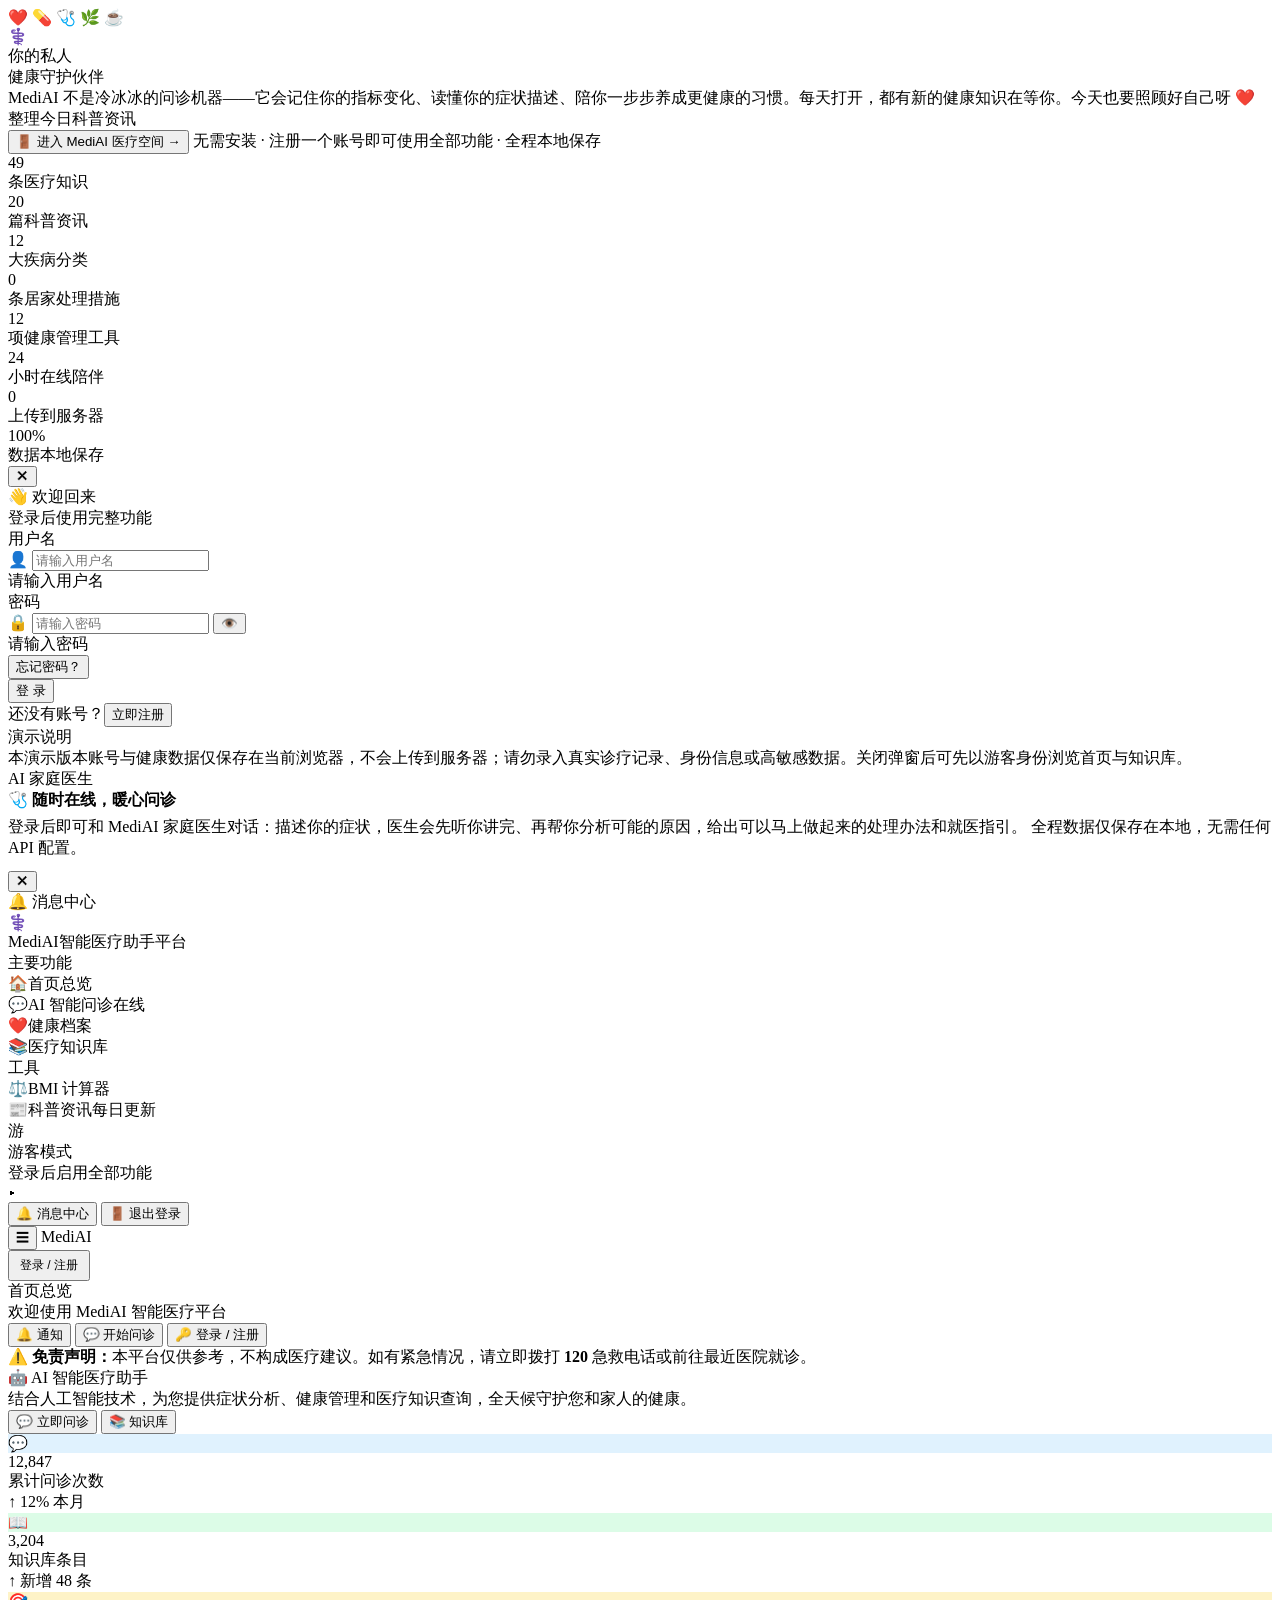
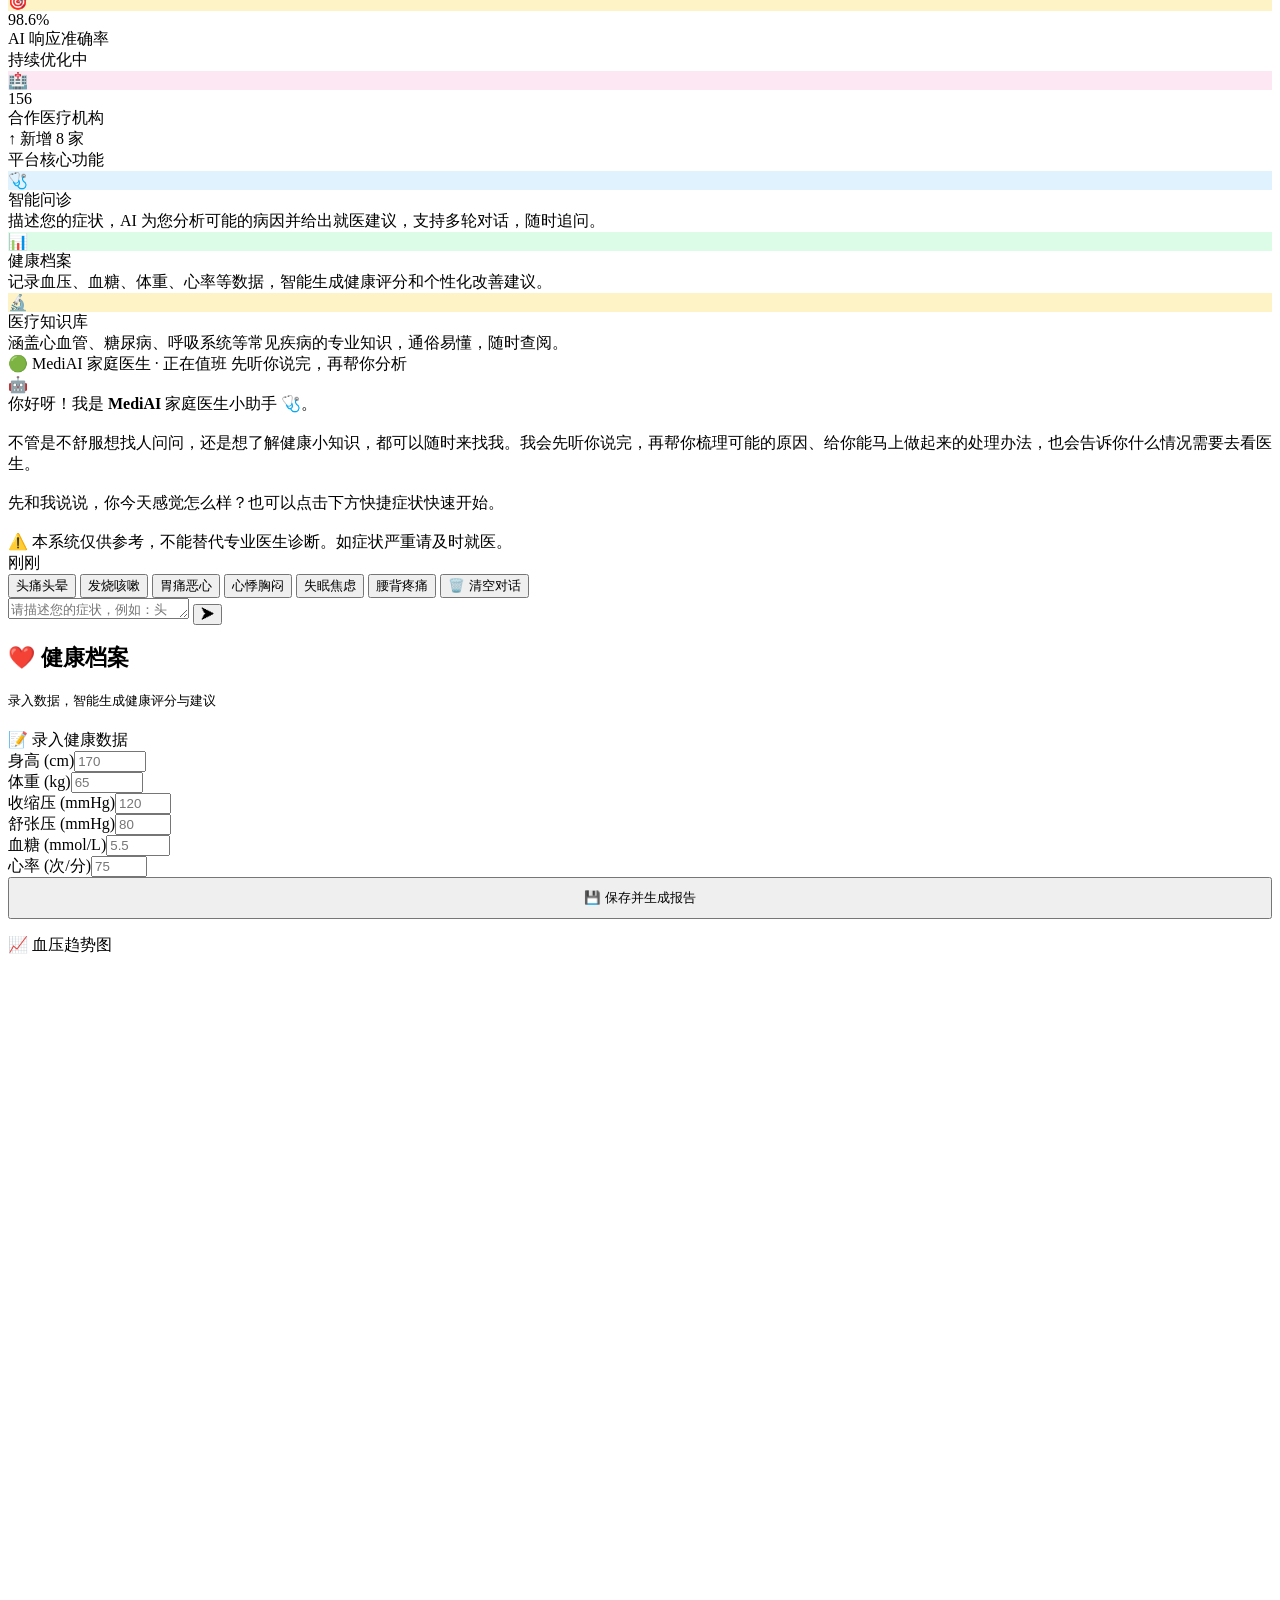
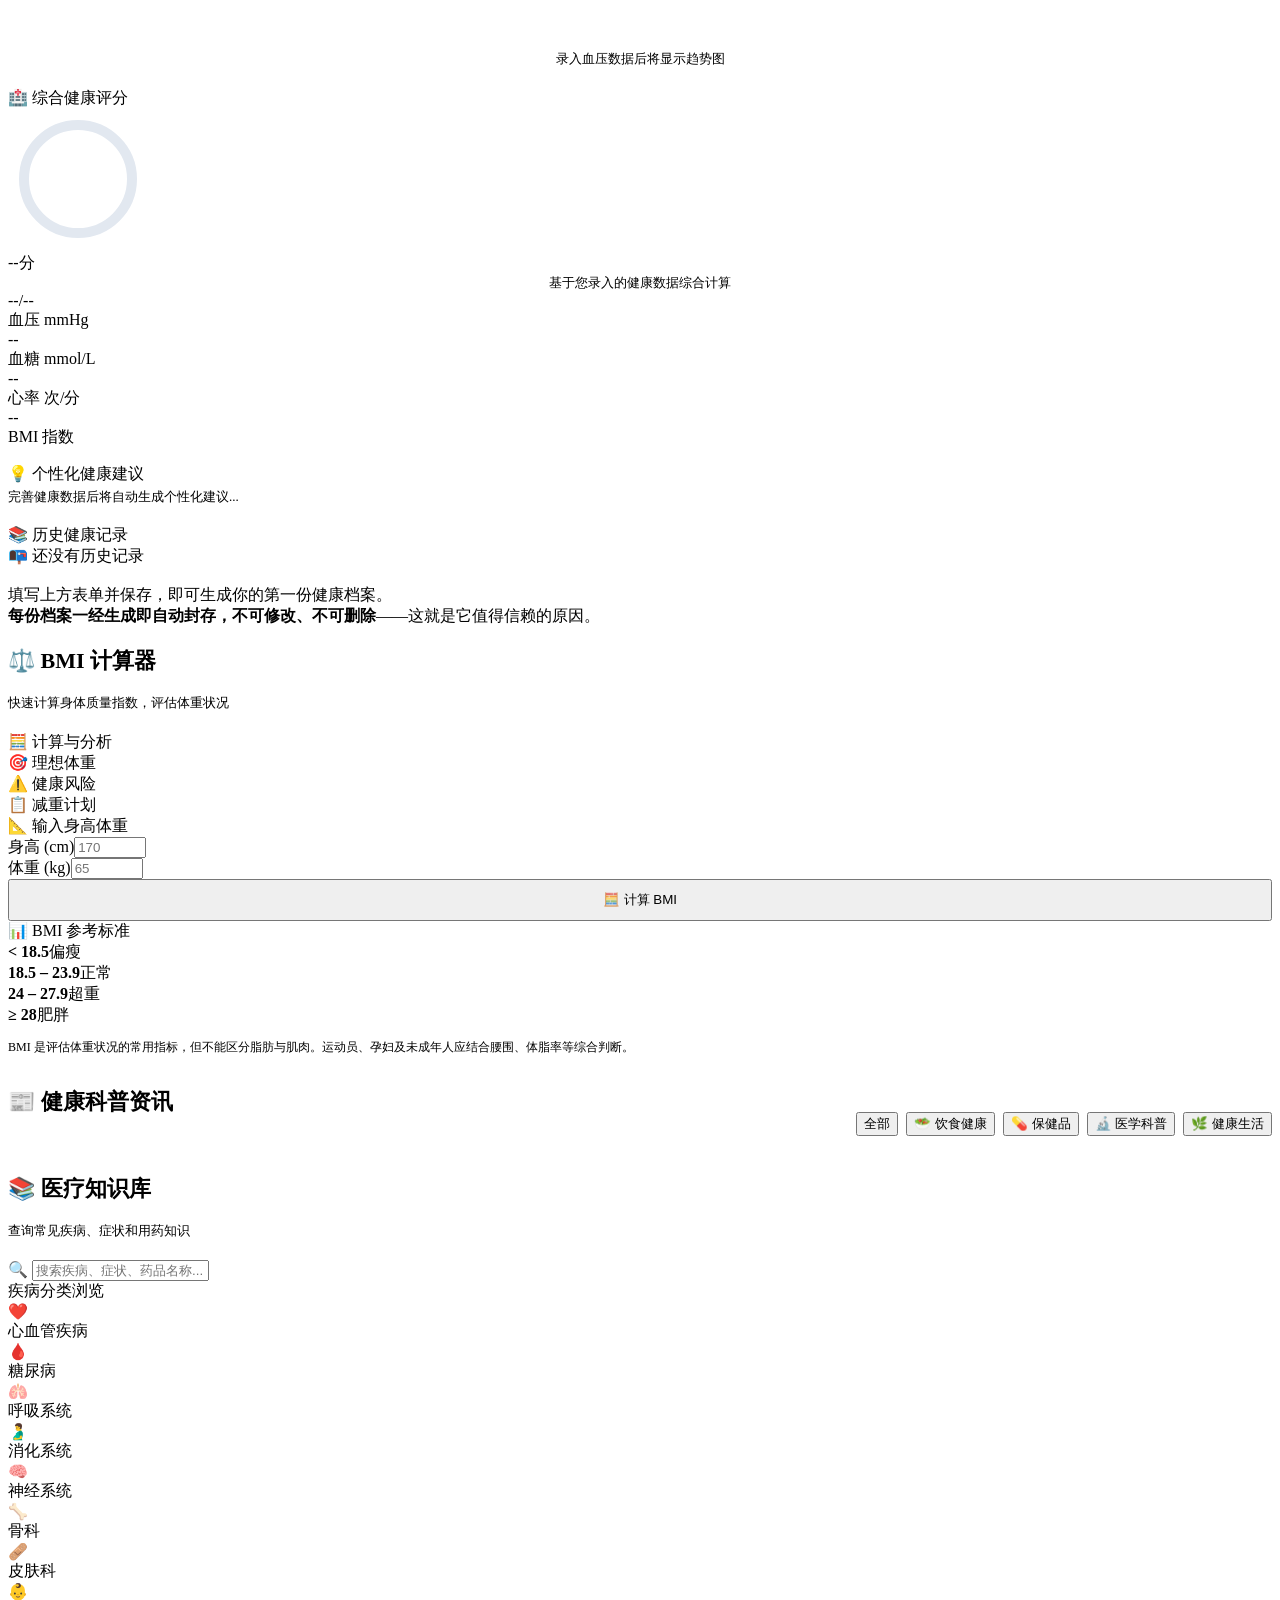
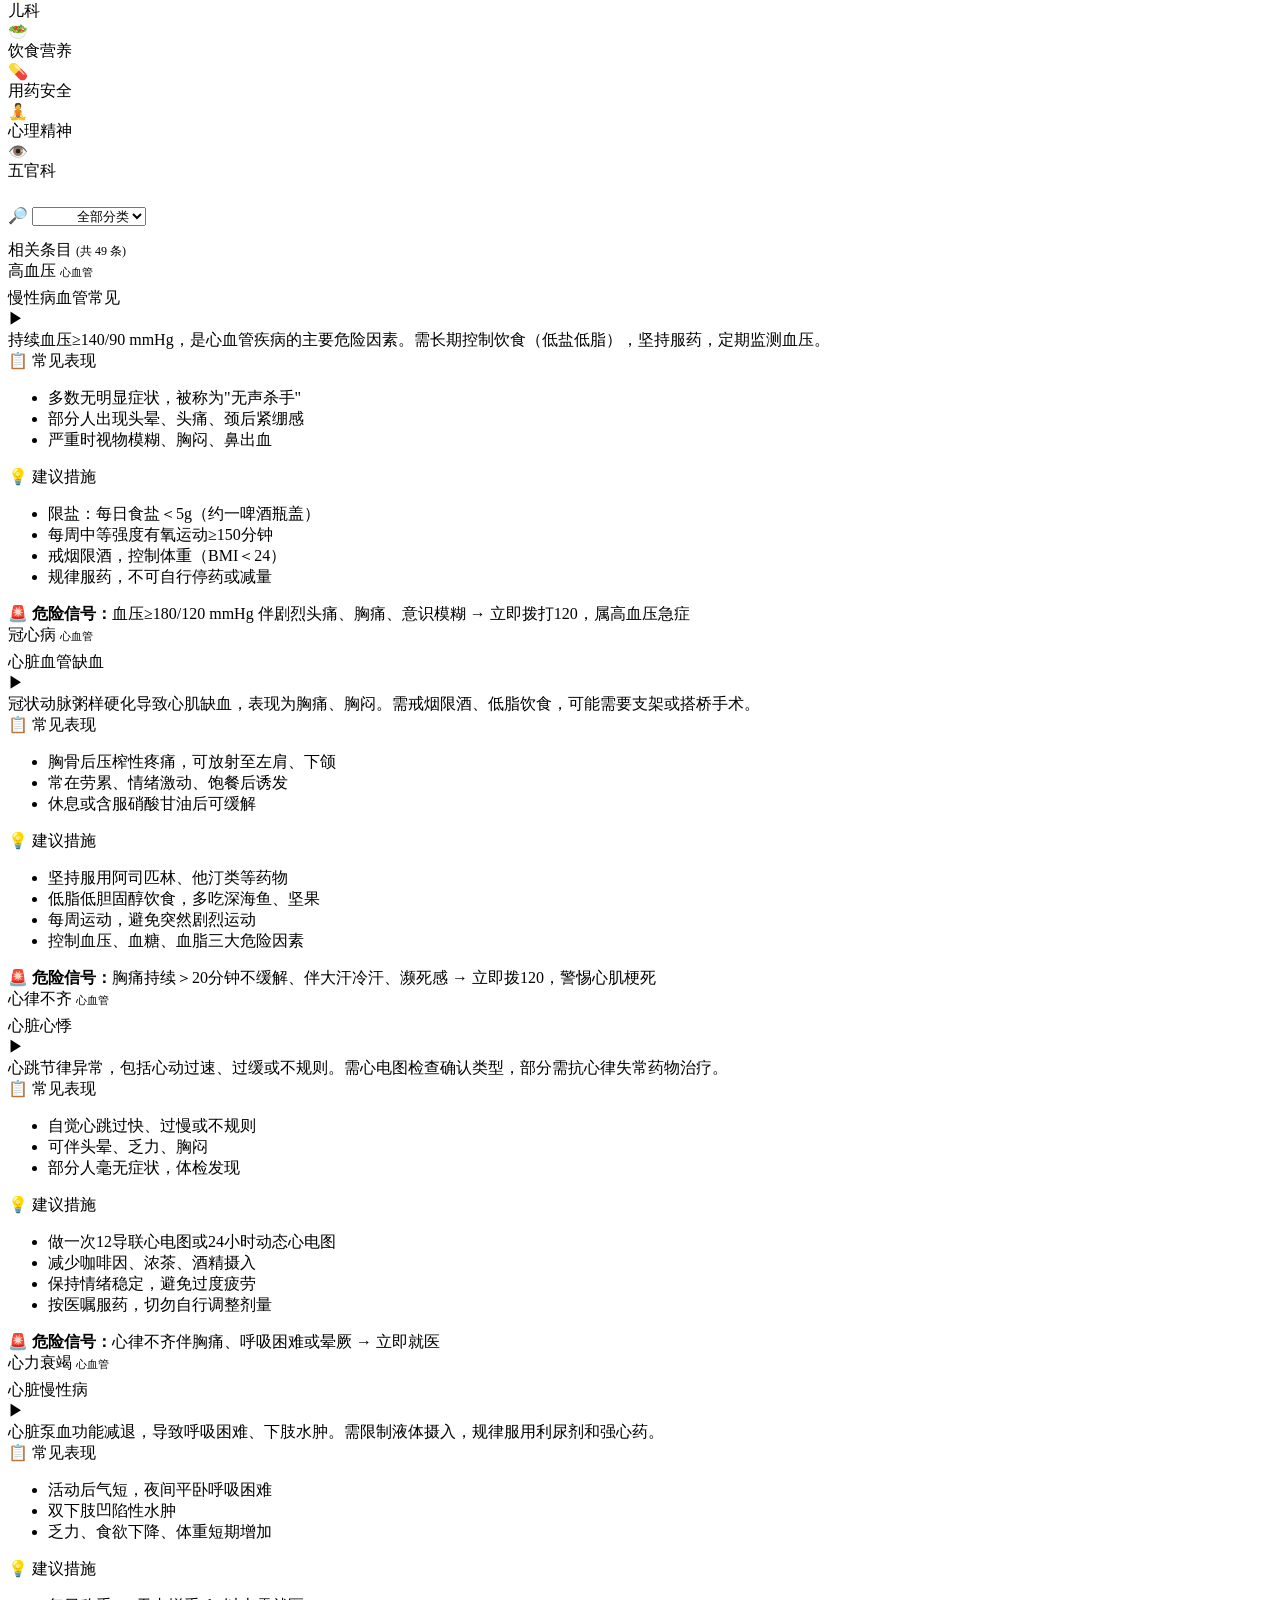
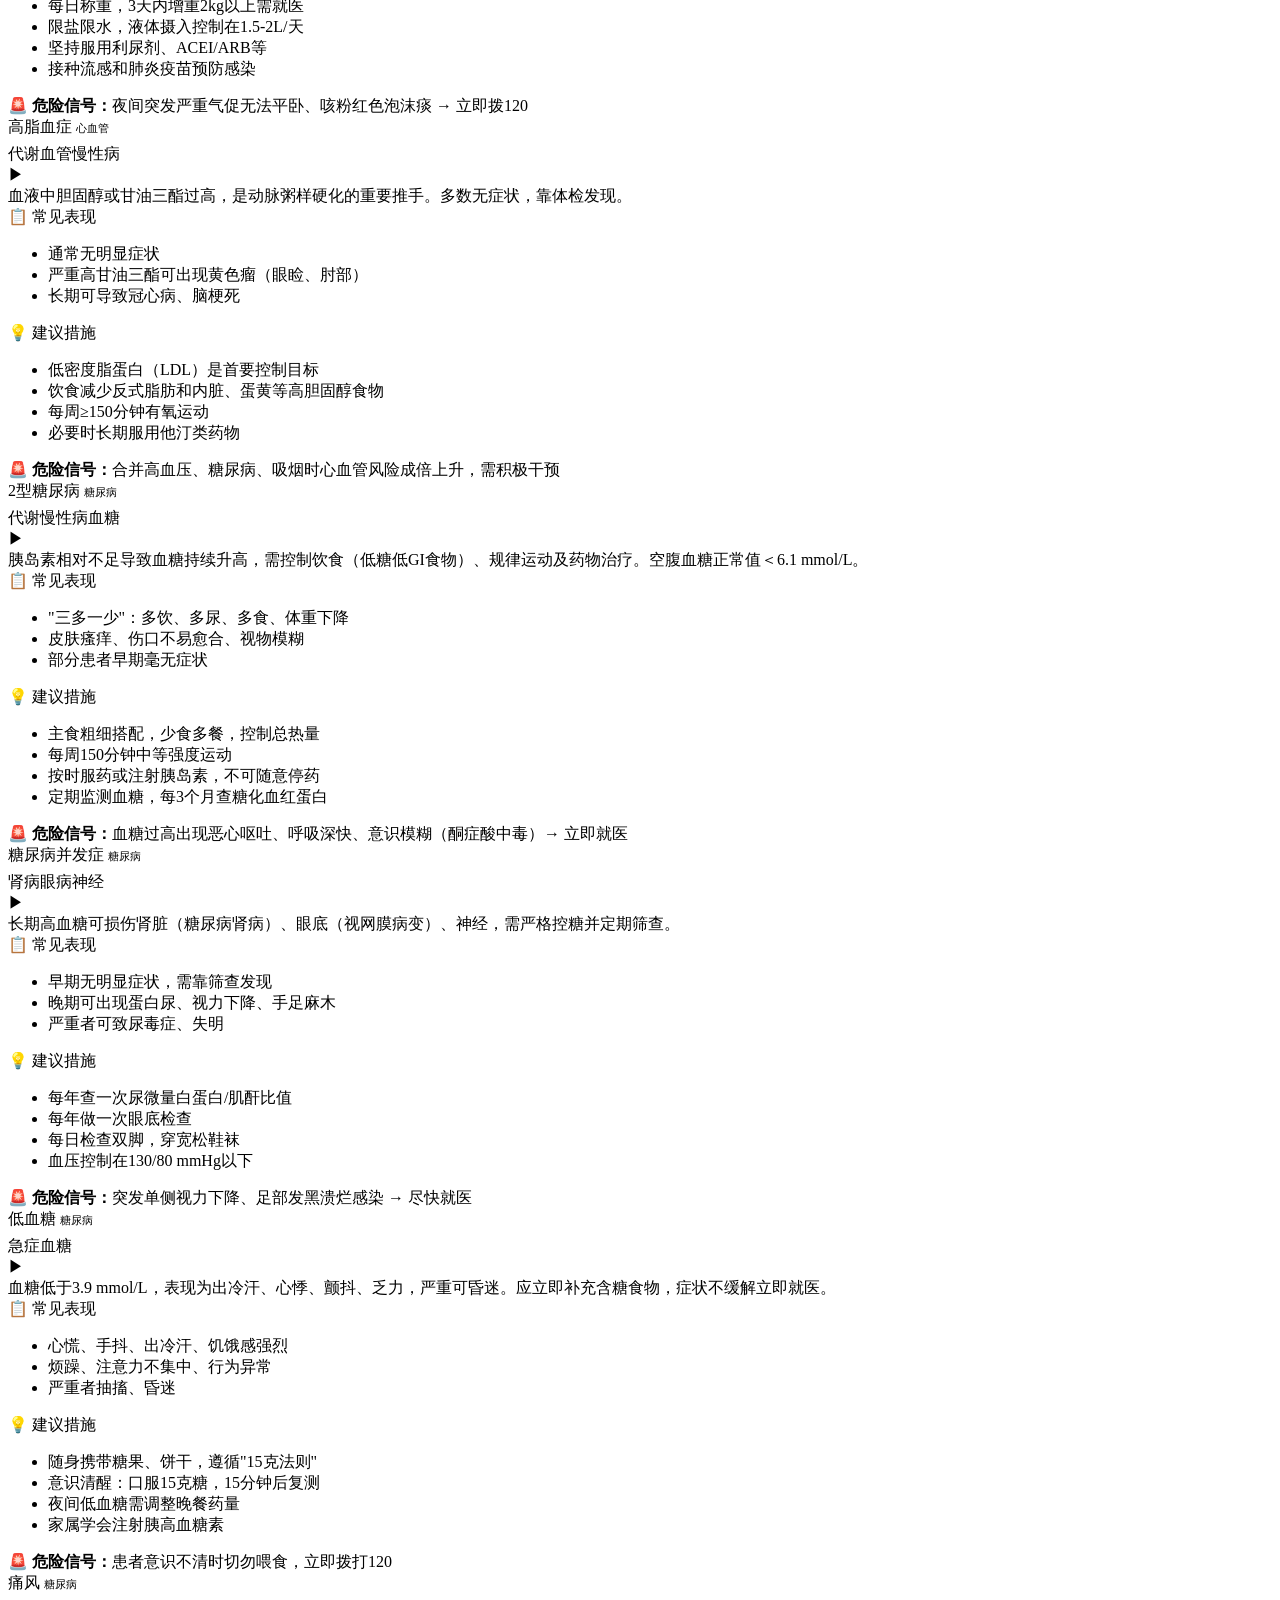
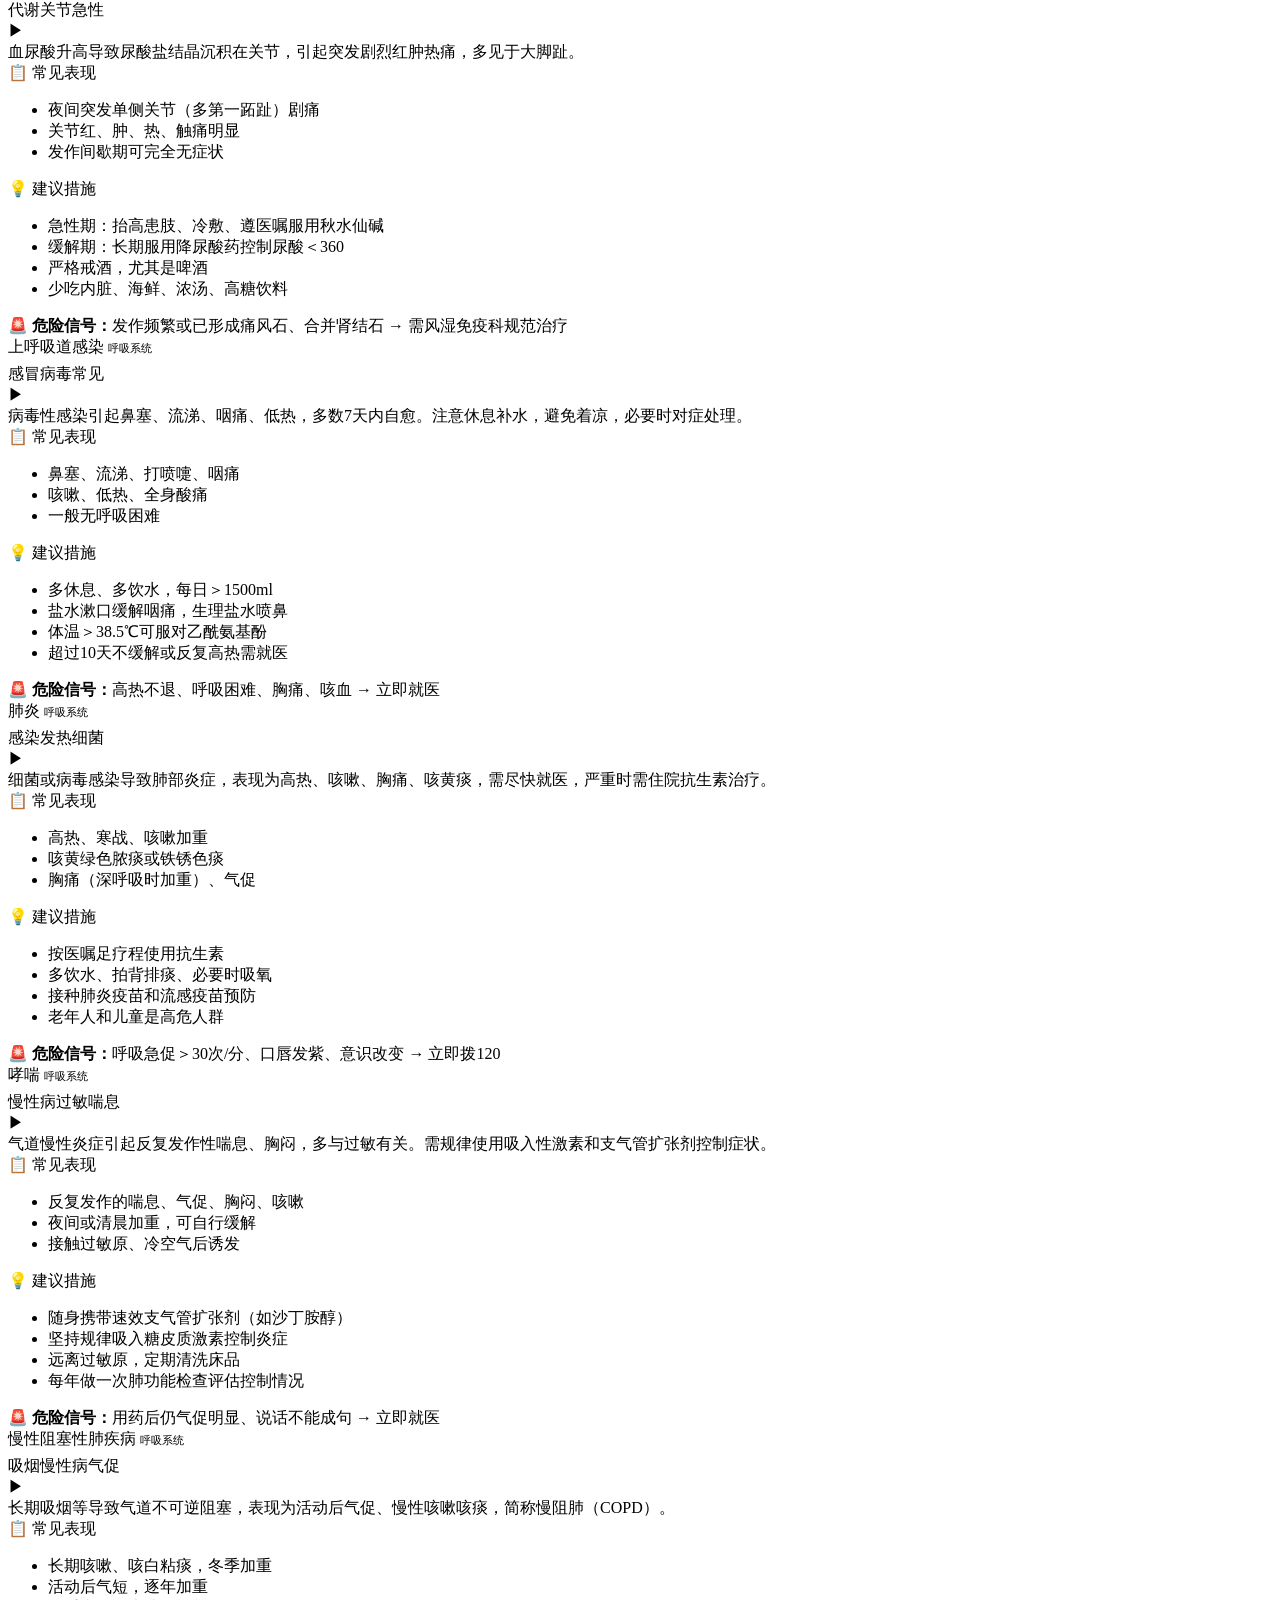
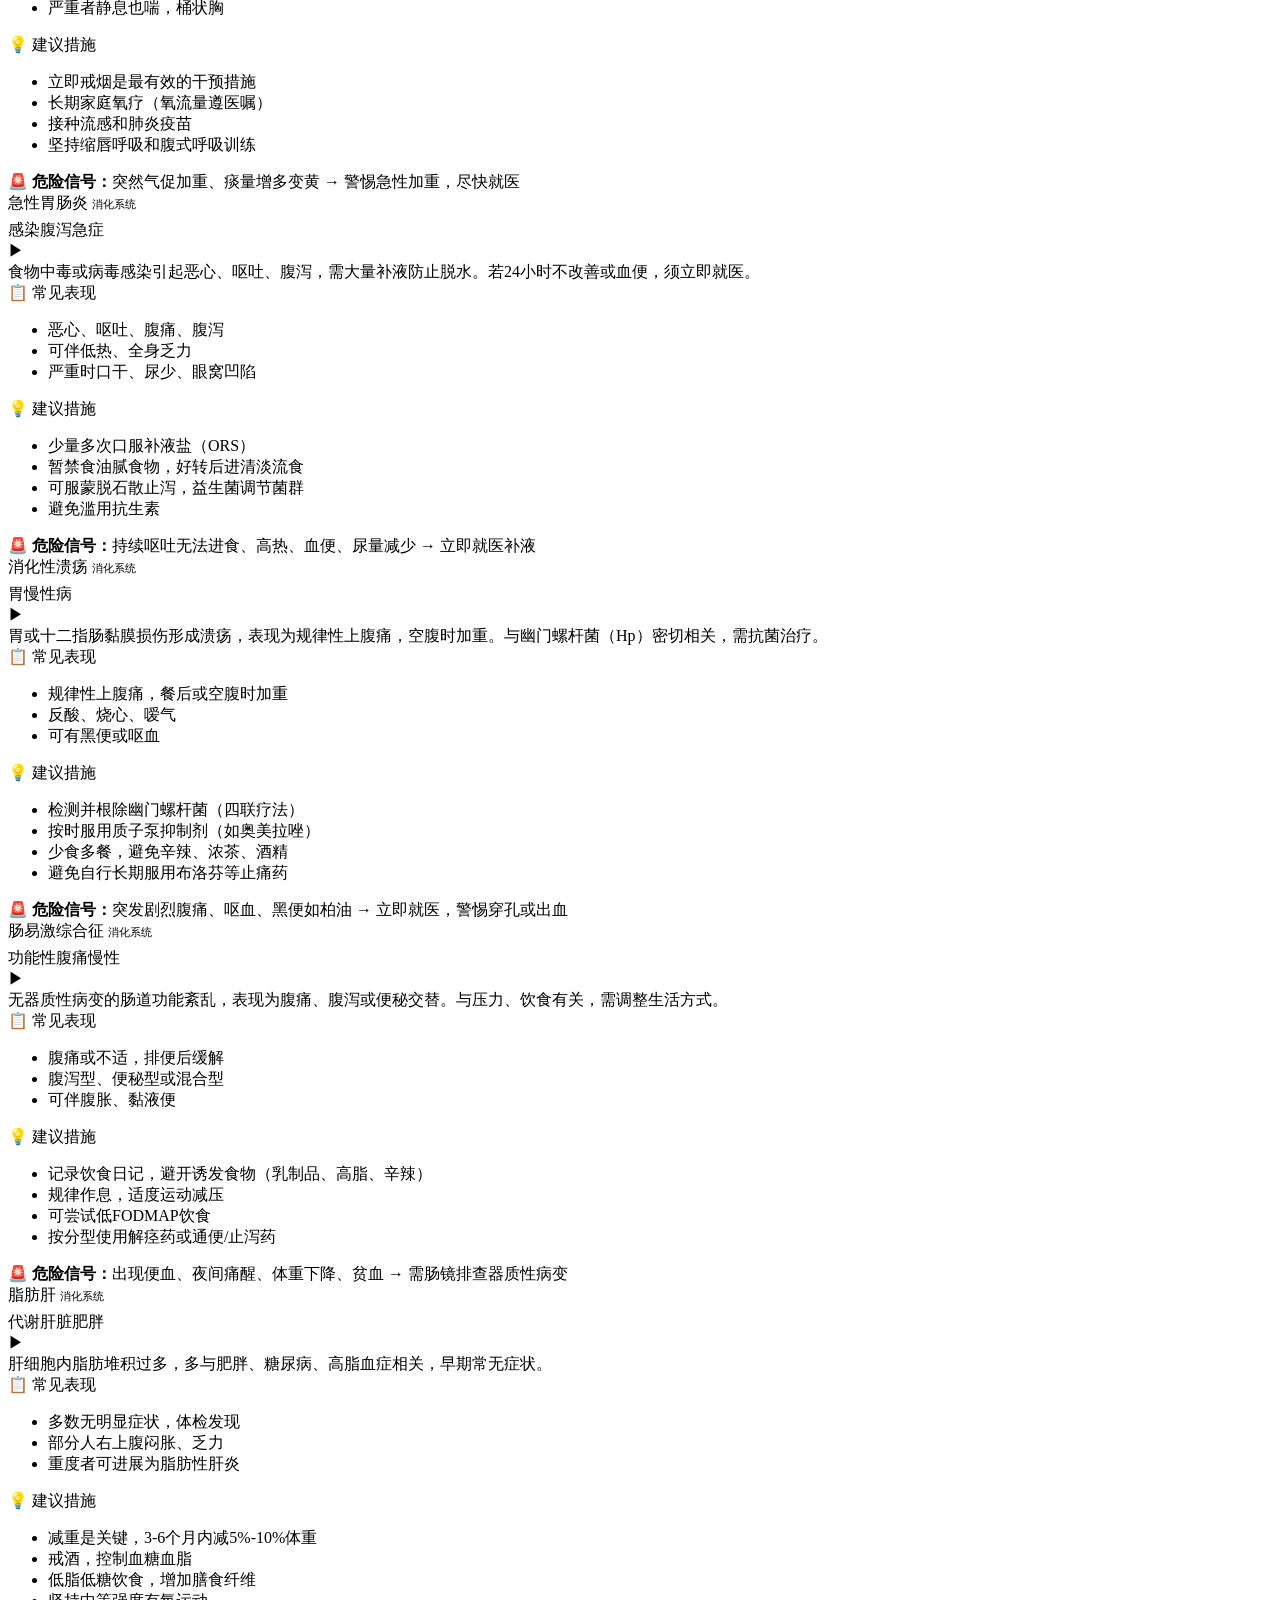
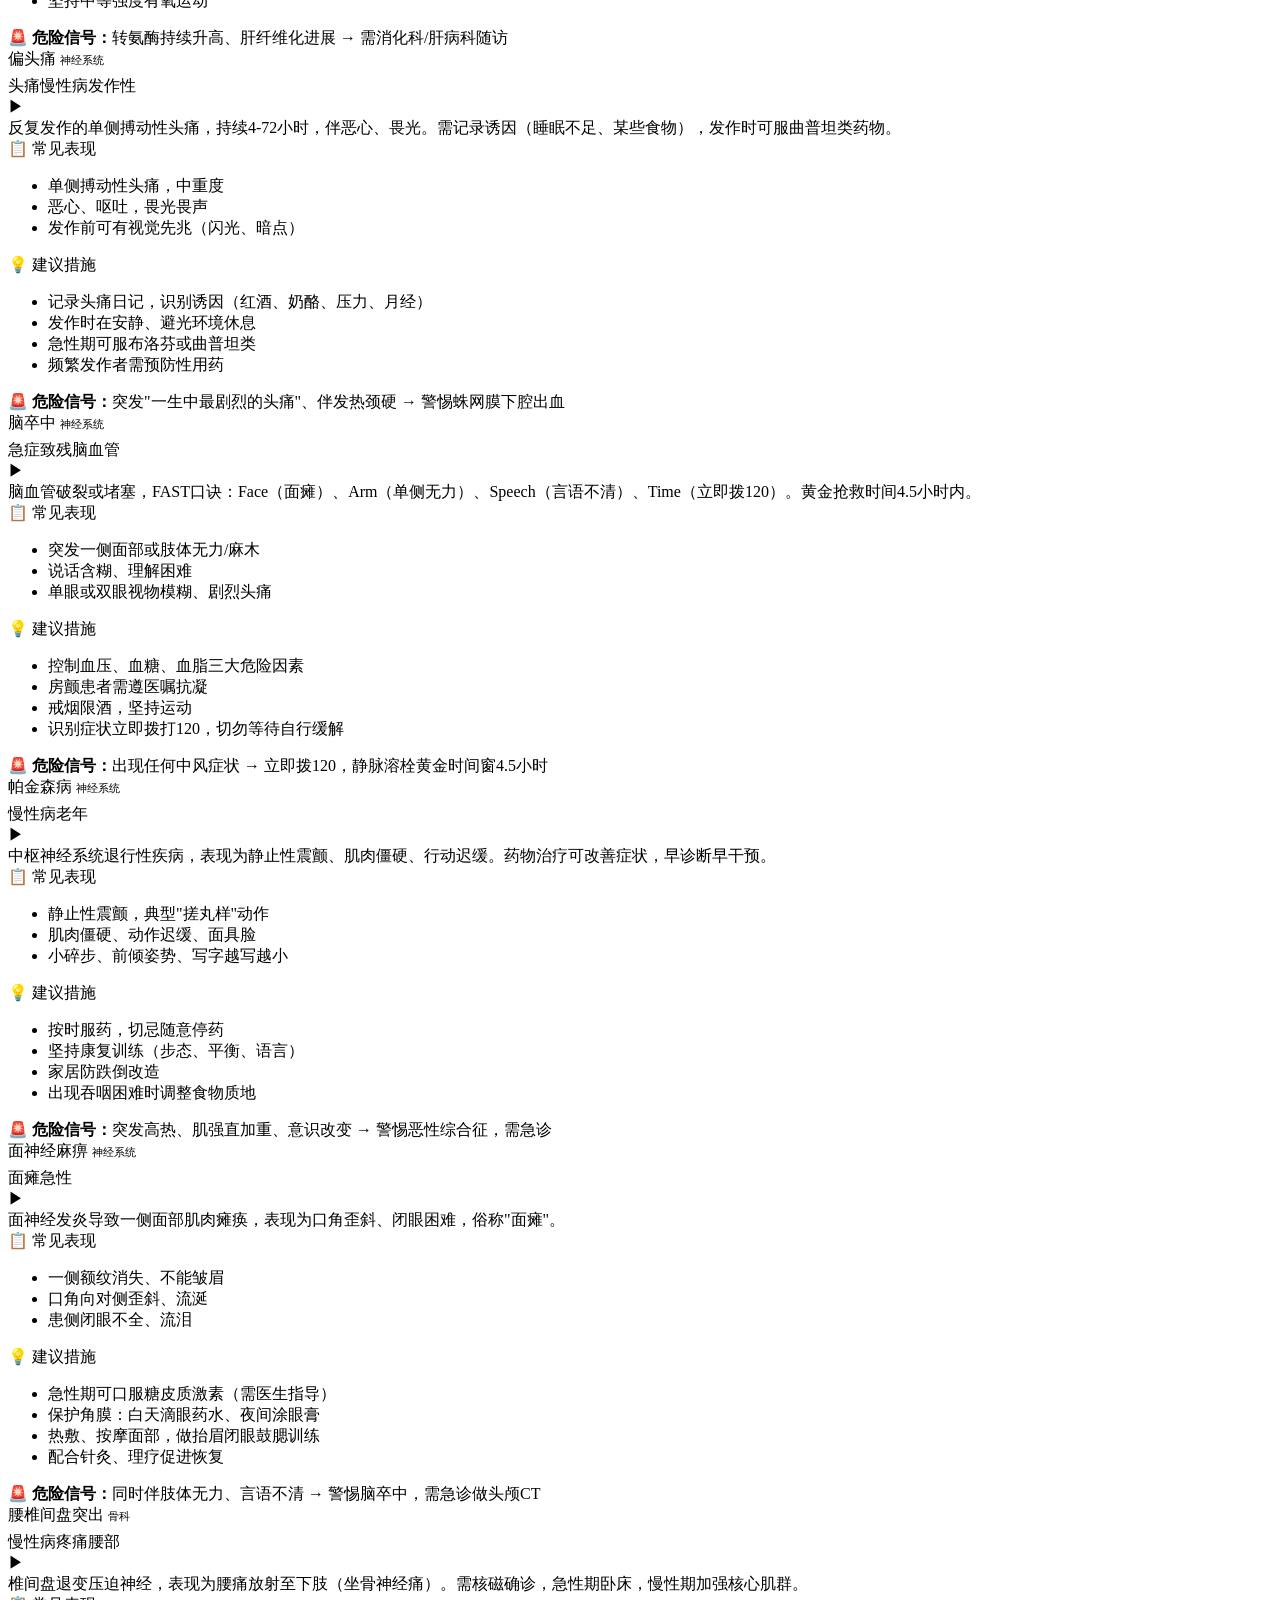
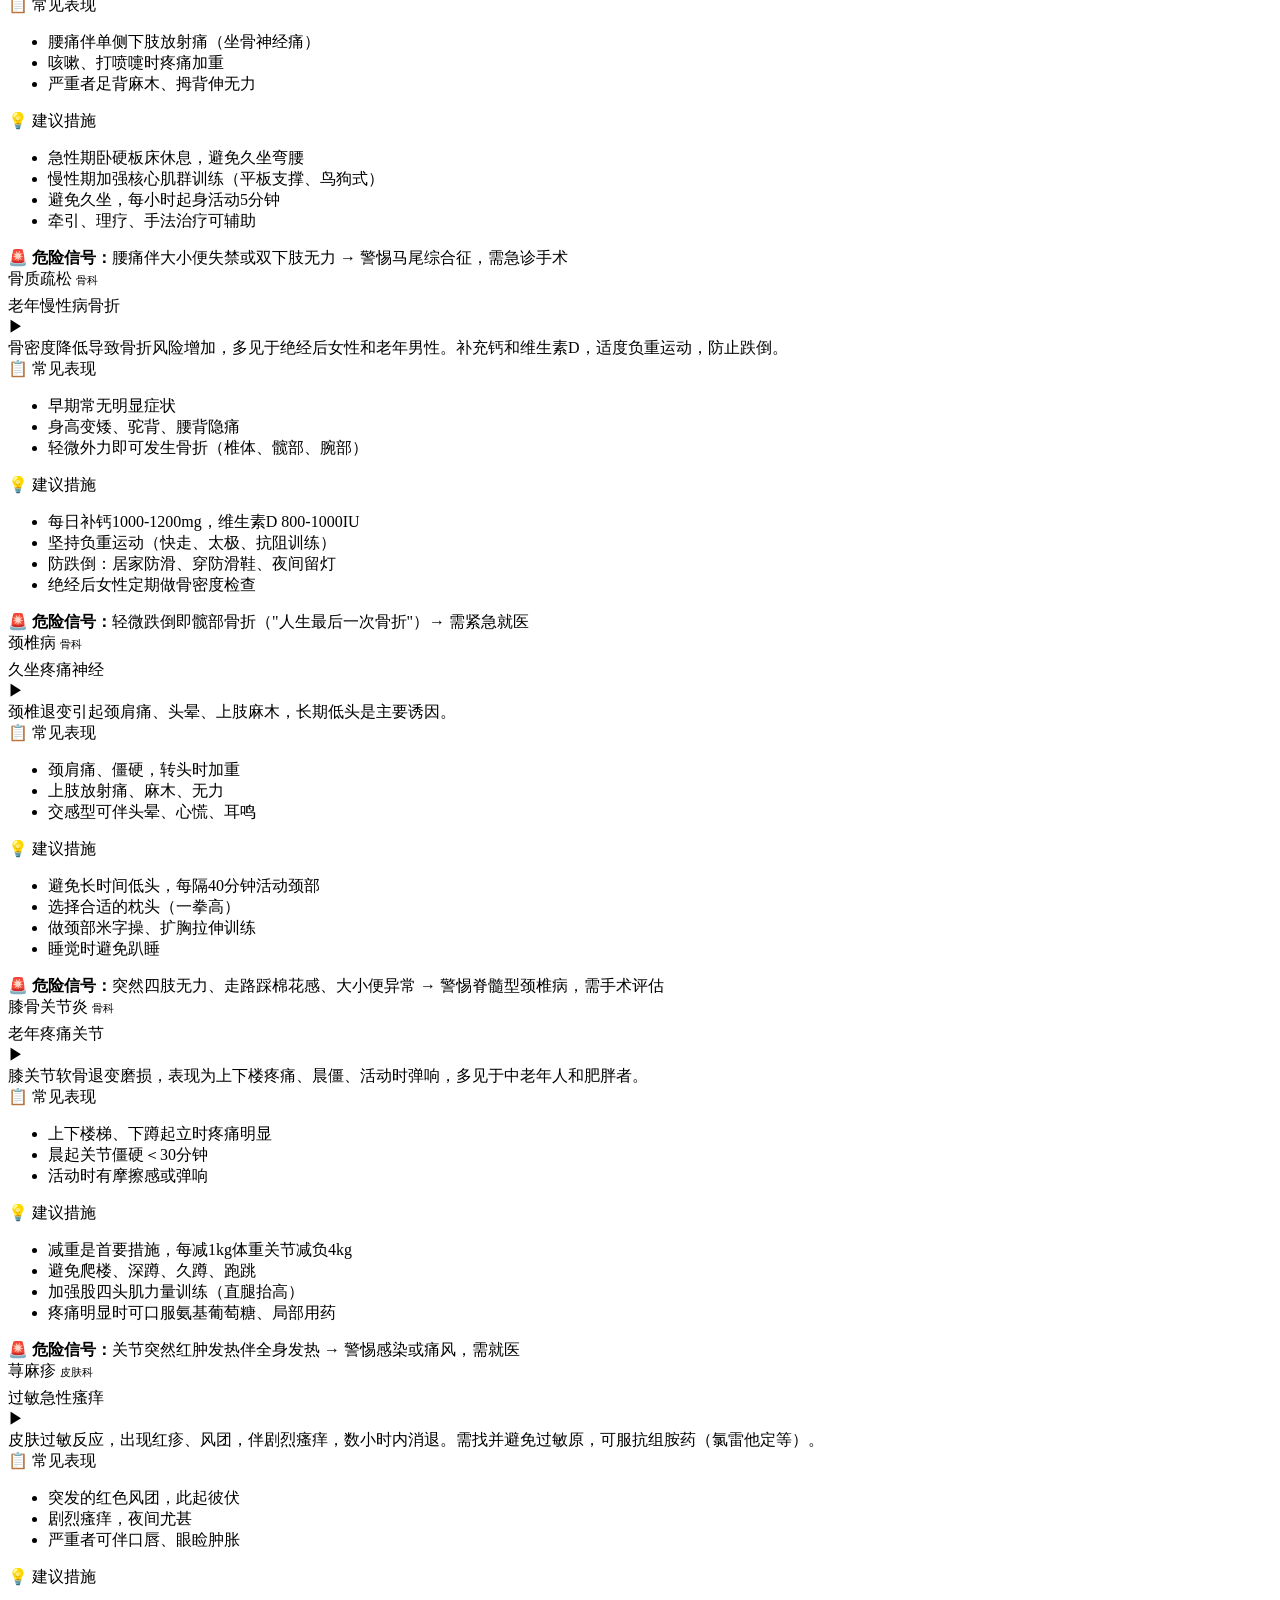
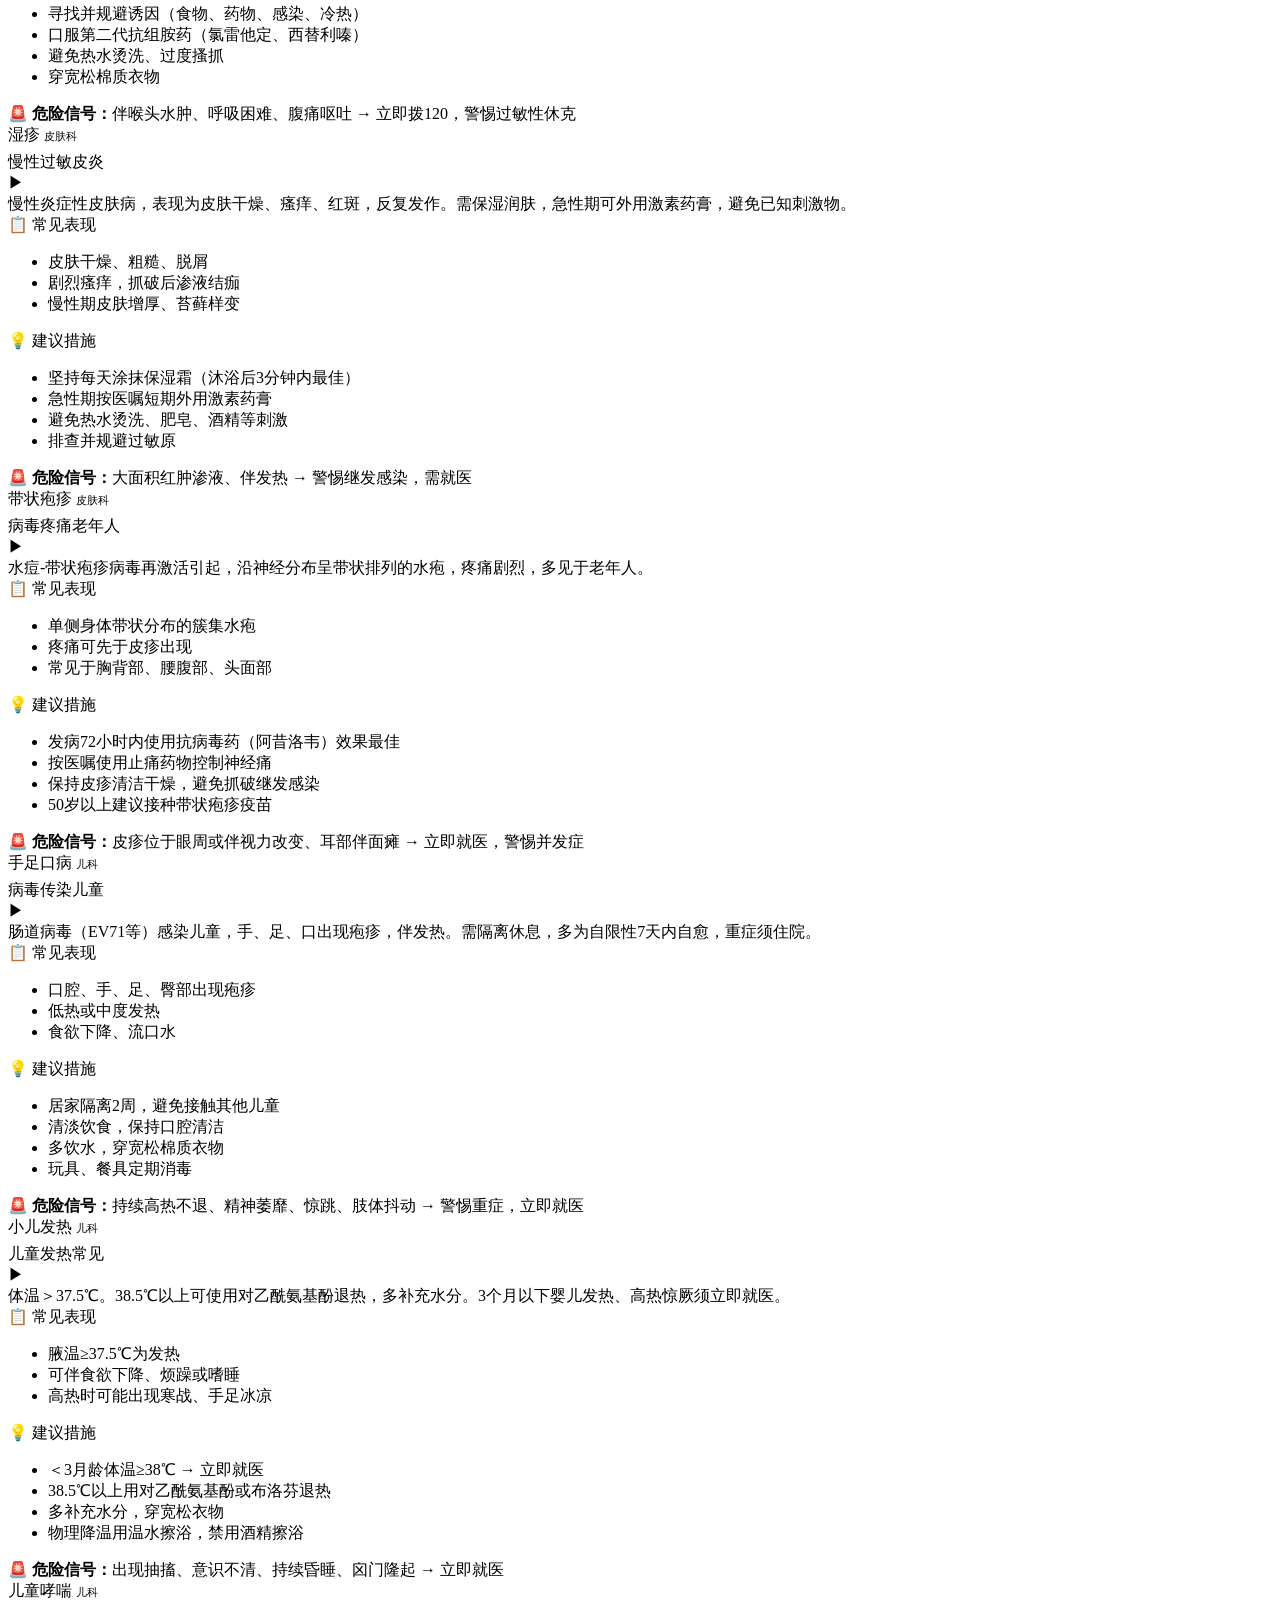
==== yue.html @ b83305e8 "Add files via upload" ====
<!DOCTYPE html>
<html lang="zh-CN">

<head>
    <meta charset="UTF-8">
    <meta name="viewport" content="width=device-width, initial-scale=1.0">
    <meta name="description" content="MediAI 智能医疗助手的本地演示页面，提供健康知识、BMI 计算和健康记录功能。">
    <title>MediAI — 智能医疗助手</title>
    <link rel="stylesheet" href="register.css">
</head>

<body>

    <!-- 动态开场页 -->
    <div class="splash" id="splash">
        <div class="sp-blob b1"></div>
        <div class="sp-blob b2"></div>
        <div class="sp-blob b3"></div>
        <div class="sp-floats" aria-hidden="true">
            <span class="sp-float f1">❤️</span>
            <span class="sp-float f2">💊</span>
            <span class="sp-float f3">🩺</span>
            <span class="sp-float f4">🌿</span>
            <span class="sp-float f5">☕</span>
        </div>
        <div class="sp-hero">
            <div class="sp-logo">⚕️</div>
            <div class="sp-title">你的私人<br><span class="sp-title-line2">健康守护伙伴</span></div>
            <div class="sp-tagline">MediAI 不是冷冰冰的问诊机器——它会记住你的指标变化、读懂你的症状描述、陪你一步步养成更健康的习惯。每天打开，都有新的健康知识在等你。今天也要照顾好自己呀 ❤️
            </div>
            <div class="sp-typing"><span id="spTypewriter">正在准备你的健康空间</span><span class="cur"></span></div>
            <div class="sp-cta">
                <button class="sp-btn" onclick="enterApp()">🚪 进入 MediAI 医疗空间 →</button>
                <span class="sp-btn-sub">无需安装 · 注册一个账号即可使用全部功能 · 全程本地保存</span>
            </div>
        </div>
        <div class="sp-stats">
            <div class="sp-stat">
                <div class="sp-stat-v" id="spStatKb">0</div>
                <div class="sp-stat-l">条医疗知识</div>
            </div>
            <div class="sp-divider"></div>
            <div class="sp-stat">
                <div class="sp-stat-v" id="spStatNews">0</div>
                <div class="sp-stat-l">篇科普资讯</div>
            </div>
            <div class="sp-divider"></div>
            <div class="sp-stat">
                <div class="sp-stat-v" id="spStatCats">0</div>
                <div class="sp-stat-l">大疾病分类</div>
            </div>
            <div class="sp-divider"></div>
            <div class="sp-stat">
                <div class="sp-stat-v" id="spStatMeasures">0</div>
                <div class="sp-stat-l">条居家处理措施</div>
            </div>
            <div class="sp-divider"></div>
            <div class="sp-stat">
                <div class="sp-stat-v">12</div>
                <div class="sp-stat-l">项健康管理工具</div>
            </div>
            <div class="sp-divider"></div>
            <div class="sp-stat">
                <div class="sp-stat-v">24</div>
                <div class="sp-stat-l">小时在线陪伴</div>
            </div>
            <div class="sp-divider"></div>
            <div class="sp-stat">
                <div class="sp-stat-v">0</div>
                <div class="sp-stat-l">上传到服务器</div>
            </div>
            <div class="sp-divider"></div>
            <div class="sp-stat">
                <div class="sp-stat-v">100%</div>
                <div class="sp-stat-l">数据本地保存</div>
            </div>
        </div>
    </div>
    <div class="sp-dots" id="spDots"></div>

    <!-- 登录 / 注册弹窗 -->
    <div class="modal-mask" id="authMask" role="dialog" aria-modal="true" aria-label="账户登录、注册和密码重置">
        <div class="modal">
            <button class="modal-close" type="button" onclick="closeAuth()" aria-label="关闭账户弹窗">✕</button>

            <!-- 登录 -->
            <div id="loginView">
                <div class="modal-title">👋 欢迎回来</div>
                <div class="modal-sub">登录后使用完整功能</div>
                <div class="field">
                    <label class="field-label" for="loginUser">用户名</label>
                    <div class="field-box">
                        <span class="fi">👤</span>
                        <input id="loginUser" type="text" placeholder="请输入用户名" autocomplete="username">
                    </div>
                    <div class="field-err" id="loginUserErr">请输入用户名</div>
                </div>
                <div class="field">
                    <label class="field-label" for="loginPwd">密码</label>
                    <div class="field-box">
                        <span class="fi">🔒</span>
                        <input class="with-eye" id="loginPwd" type="password" placeholder="请输入密码"
                            autocomplete="current-password">
                        <button class="fi fi-eye" type="button" onclick="togglePwd(this,'loginPwd')" title="显示密码"
                            aria-label="显示密码" aria-pressed="false">👁️</button>
                    </div>
                    <div class="field-err" id="loginPwdErr">请输入密码</div>
                </div>
                <div class="field-forgot"><button class="text-link" type="button" onclick="showForgot()">忘记密码？</button>
                </div>
                <button class="btn btn-p btn-block" onclick="doLogin()">登 录</button>
                <div class="modal-foot">还没有账号？<button class="text-link" type="button"
                        onclick="switchView('register')">立即注册</button></div>
            </div>

            <!-- 注册 -->
            <div id="registerView" style="display:none">
                <div class="modal-title">📝 创建账号</div>
                <div class="modal-sub">免费注册，即刻开始使用</div>
                <div class="field">
                    <label class="field-label" for="regUser">用户名</label>
                    <div class="field-box">
                        <span class="fi">👤</span>
                        <input id="regUser" type="text" placeholder="3-20 个字符" autocomplete="username">
                    </div>
                    <div class="field-err" id="regUserErr"></div>
                </div>
                <div class="field">
                    <label class="field-label" for="regPwd">密码</label>
                    <div class="field-box">
                        <span class="fi">🔒</span>
                        <input class="with-eye" id="regPwd" type="password" placeholder="至少 6 位"
                            autocomplete="new-password">
                        <button class="fi fi-eye" type="button" onclick="togglePwd(this,'regPwd')" title="显示密码"
                            aria-label="显示密码" aria-pressed="false">👁️</button>
                    </div>
                    <div class="field-err" id="regPwdErr"></div>
                    <div class="field-tip">建议包含字母、数字和符号，长度至少 6 位</div>
                </div>
                <div class="field">
                    <label class="field-label" for="regPwd2">确认密码</label>
                    <div class="field-box">
                        <span class="fi">🔒</span>
                        <input class="with-eye" id="regPwd2" type="password" placeholder="再次输入密码"
                            autocomplete="new-password">
                        <button class="fi fi-eye" type="button" onclick="togglePwd(this,'regPwd2')" title="显示密码"
                            aria-label="显示密码" aria-pressed="false">👁️</button>
                    </div>
                    <div class="field-err" id="regPwd2Err"></div>
                </div>
                <button class="btn btn-p btn-block" onclick="doRegister()">注 册</button>
                <div class="modal-foot">已有账号？<button class="text-link" type="button"
                        onclick="switchView('login')">直接登录</button></div>
            </div>

            <!-- 忘记密码 -->
            <div id="forgotView" style="display:none">
                <div class="modal-title">🔑 找回密码</div>
                <div class="modal-sub">通过注册信息重置密码</div>
                <div class="field">
                    <label class="field-label" for="fgUser">用户名</label>
                    <div class="field-box">
                        <span class="fi">👤</span>
                        <input id="fgUser" type="text" placeholder="请输入注册的用户名" autocomplete="username">
                    </div>
                    <div class="field-err" id="fgUserErr"></div>
                </div>
                <div class="field">
                    <label class="field-label" for="fgPwd">新密码</label>
                    <div class="field-box">
                        <span class="fi">🔒</span>
                        <input class="with-eye" id="fgPwd" type="password" placeholder="至少 6 位"
                            autocomplete="new-password">
                        <button class="fi fi-eye" type="button" onclick="togglePwd(this,'fgPwd')" title="显示密码"
                            aria-label="显示密码" aria-pressed="false">👁️</button>
                    </div>
                    <div class="field-err" id="fgPwdErr"></div>
                </div>
                <div class="field">
                    <label class="field-label" for="fgPwd2">确认新密码</label>
                    <div class="field-box">
                        <span class="fi">🔒</span>
                        <input class="with-eye" id="fgPwd2" type="password" placeholder="再次输入新密码"
                            autocomplete="new-password">
                        <button class="fi fi-eye" type="button" onclick="togglePwd(this,'fgPwd2')" title="显示密码"
                            aria-label="显示密码" aria-pressed="false">👁️</button>
                    </div>
                    <div class="field-err" id="fgPwd2Err"></div>
                </div>
                <button class="btn btn-p btn-block" onclick="doReset()">重 置 密 码</button>
                <div class="modal-foot"><button class="text-link" type="button" onclick="switchView('login')">←
                        返回登录</button></div>
            </div>

            <div class="divider">演示说明</div>
            <div class="demo-tip">本演示版本账号与健康数据仅保存在当前浏览器，不会上传到服务器；请勿录入真实诊疗记录、身份信息或高敏感数据。关闭弹窗后可先以游客身份浏览首页与知识库。</div>
            <div class="divider">AI 家庭医生</div>
            <div class="demo-tip" style="margin-bottom:12px">
                <strong style="display:block;margin-bottom:6px">🩺 随时在线，暖心问诊</strong>
                登录后即可和 MediAI 家庭医生对话：描述你的症状，医生会先听你讲完、再帮你分析可能的原因，给出可以马上做起来的处理办法和就医指引。
                全程数据仅保存在本地，无需任何 API 配置。
            </div>
        </div>
    </div>

    <!-- 消息中心（通知） -->
    <div class="modal-mask" id="notifMask" role="dialog" aria-modal="true" aria-label="消息中心">
        <div class="modal notif-modal">
            <button class="modal-close" type="button" onclick="closeNotif()" aria-label="关闭消息中心">✕</button>
            <div class="modal-title">🔔 消息中心</div>
            <div class="modal-sub" id="notifSub"></div>
            <div class="notif-list" id="notifList"></div>
        </div>
    </div>

    <nav class="sidebar" id="sidebar">
        <div class="s-logo">
            <div class="s-logo-icon">⚕️</div>
            <div><span class="s-logo-name">MediAI</span><span class="s-logo-sub">智能医疗助手平台</span></div>
        </div>
        <div class="s-sect">主要功能</div>
        <div class="nav-item active" data-sec="home"><span class="nav-icon">🏠</span>首页总览</div>
        <div class="nav-item" data-sec="chat"><span class="nav-icon">💬</span>AI 智能问诊<span class="nav-badge">在线</span>
        </div>
        <div class="nav-item" data-sec="health"><span class="nav-icon">❤️</span>健康档案</div>
        <div class="nav-item" data-sec="kb"><span class="nav-icon">📚</span>医疗知识库</div>
        <div class="s-sect">工具</div>
        <div class="nav-item" data-sec="bmi"><span class="nav-icon">⚖️</span>BMI 计算器</div>
        <div class="nav-item" data-sec="news"><span class="nav-icon">📰</span>科普资讯<span class="nav-badge"
                id="newsBadge">每日更新</span></div>
        <div class="s-foot" id="userFoot">
            <div class="u-card" id="userCard" role="button" tabindex="0" title="账号操作"
                onclick="userCardClick()">
                <div class="u-av" id="uAv">游</div>
                <div class="u-info">
                    <div class="u-name" id="uName">游客模式</div>
                    <div class="u-role" id="uRole">登录后启用全部功能</div>
                </div>
                <div class="u-more">▸</div>
            </div>
            <div class="u-menu" id="userMenu">
                <button type="button" class="u-menu-item" onclick="userCardAct('notif')">🔔 消息中心</button>
                <button type="button" class="u-menu-item danger" onclick="userCardAct('logout')">🚪 退出登录</button>
            </div>
        </div>
    </nav>

    <div class="main">
        <div class="mob-bar">
            <button class="mob-menu" onclick="toggleSidebar()">☰</button>
            <span class="mob-title" id="mobTitle">MediAI</span>
            <div style="margin-left:auto;display:flex;gap:8px;align-items:center">
                <button class="btn btn-g" id="mobAuthBtn" onclick="openAuth('login')"
                    style="padding:5px 10px;font-size:12px">登录 / 注册</button>
                <button class="btn btn-g" id="mobLogoutBtn" onclick="doLogout()"
                    style="padding:5px 10px;font-size:12px;display:none">退出</button>
            </div>
        </div>
        <header class="topbar">
            <div>
                <div class="tb-title" id="tb-title">首页总览</div>
                <div class="tb-sub" id="tb-sub">欢迎使用 MediAI 智能医疗平台</div>
            </div>
            <div class="tb-right">
                <button class="btn btn-g" id="notifBtn" onclick="openNotif()">🔔 通知<span class="notif-badge"
                        id="notifBadge" style="display:none"></span></button>
                <button class="btn btn-p" onclick="requireAuth(()=>showSec('chat'))">💬 开始问诊</button>
                <button class="btn btn-g" id="pcAuthBtn" onclick="openAuth('login')">🔑 登录 / 注册</button>
                <button class="btn btn-g" id="pcLogoutBtn" onclick="doLogout()" style="display:none">退出</button>
            </div>
        </header>
        <main class="content" id="contentArea">
            <!-- Home -->
            <section class="sec active" id="sec-home">
                <div class="notice">⚠️ <span><strong>免责声明：</strong>本平台仅供参考，不构成医疗建议。如有紧急情况，请立即拨打 <strong>120</strong>
                        急救电话或前往最近医院就诊。</span></div>
                <div class="hero">
                    <div class="hero-title">🤖 AI 智能医疗助手</div>
                    <div class="hero-sub">结合人工智能技术，为您提供症状分析、健康管理和医疗知识查询，全天候守护您和家人的健康。</div>
                    <div class="hero-actions">
                        <button class="btn-white" onclick="requireAuth(()=>showSec('chat'))">💬 立即问诊</button>
                        <button class="btn-ow" onclick="showSec('kb')">📚 知识库</button>
                    </div>
                </div>
                <div class="g4">
                    <div class="stat-card">
                        <div class="stat-icon" style="background:#e0f2fe">💬</div>
                        <div>
                            <div class="stat-val">12,847</div>
                            <div class="stat-lbl">累计问诊次数</div>
                            <div class="stat-change" style="color:var(--success)">↑ 12% 本月</div>
                        </div>
                    </div>
                    <div class="stat-card">
                        <div class="stat-icon" style="background:#dcfce7">📖</div>
                        <div>
                            <div class="stat-val">3,204</div>
                            <div class="stat-lbl">知识库条目</div>
                            <div class="stat-change" style="color:var(--success)">↑ 新增 48 条</div>
                        </div>
                    </div>
                    <div class="stat-card">
                        <div class="stat-icon" style="background:#fef3c7">🎯</div>
                        <div>
                            <div class="stat-val">98.6%</div>
                            <div class="stat-lbl">AI 响应准确率</div>
                            <div class="stat-change" style="color:var(--text3)">持续优化中</div>
                        </div>
                    </div>
                    <div class="stat-card">
                        <div class="stat-icon" style="background:#fce7f3">🏥</div>
                        <div>
                            <div class="stat-val">156</div>
                            <div class="stat-lbl">合作医疗机构</div>
                            <div class="stat-change" style="color:var(--success)">↑ 新增 8 家</div>
                        </div>
                    </div>
                </div>
                <div class="sec-title">平台核心功能</div>
                <div class="g3">
                    <div class="feat-card" onclick="requireAuth(()=>showSec('chat'))">
                        <div class="feat-icon" style="background:#e0f2fe">🩺</div>
                        <div class="feat-title">智能问诊</div>
                        <div class="feat-desc">描述您的症状，AI 为您分析可能的病因并给出就医建议，支持多轮对话，随时追问。</div>
                    </div>
                    <div class="feat-card" onclick="requireAuth(()=>showSec('health'))">
                        <div class="feat-icon" style="background:#dcfce7">📊</div>
                        <div class="feat-title">健康档案</div>
                        <div class="feat-desc">记录血压、血糖、体重、心率等数据，智能生成健康评分和个性化改善建议。</div>
                    </div>
                    <div class="feat-card" onclick="showSec('kb')">
                        <div class="feat-icon" style="background:#fef3c7">🔬</div>
                        <div class="feat-title">医疗知识库</div>
                        <div class="feat-desc">涵盖心血管、糖尿病、呼吸系统等常见疾病的专业知识，通俗易懂，随时查阅。</div>
                    </div>
                </div>
            </section>
            <!-- Chat -->
            <section class="sec" id="sec-chat">
                <div class="chat-sec">
                    <div class="chat-mode-bar" id="chatModeBar">
                        <span class="chat-mode-dot" id="chatModeDot">🟢</span>
                        <span class="chat-mode-text" id="chatModeText">MediAI 家庭医生 · 正在值班</span>
                        <span class="chat-mode-sub">先听你说完，再帮你分析</span>
                    </div>
                    <div class="chat-body" id="chatBody">
                        <div class="msg ai">
                            <div class="msg-av ai">🤖</div>
                            <div>
                                <div class="msg-bubble" id="chatWelcome"></div>
                                <div class="msg-time">刚刚</div>
                            </div>
                        </div>
                    </div>
                    <div class="chat-hints" id="chatHints">
                        <button class="hint-chip" type="button" onclick="sendHint(this)">头痛头晕</button>
                        <button class="hint-chip" type="button" onclick="sendHint(this)">发烧咳嗽</button>
                        <button class="hint-chip" type="button" onclick="sendHint(this)">胃痛恶心</button>
                        <button class="hint-chip" type="button" onclick="sendHint(this)">心悸胸闷</button>
                        <button class="hint-chip" type="button" onclick="sendHint(this)">失眠焦虑</button>
                        <button class="hint-chip" type="button" onclick="sendHint(this)">腰背疼痛</button>
                        <button class="hint-chip clear-chip" type="button" onclick="clearChat()">🗑️ 清空对话</button>
                    </div>
                    <div class="chat-foot">
                        <textarea class="chat-input" id="chatInput" rows="1" placeholder="请描述您的症状，例如：头痛、发烧、咳嗽..."
                            onkeydown="handleKey(event)"></textarea>
                        <button class="chat-send" onclick="sendMsg()" title="发送（Enter）">➤</button>
                    </div>
                </div>
            </section>
            <!-- Health -->
            <section class="sec" id="sec-health">
                <div style="margin-bottom:20px">
                    <h2 style="font-size:22px;font-weight:700">❤️ 健康档案</h2>
                    <p style="font-size:13px;color:var(--text3);margin-top:4px">录入数据，智能生成健康评分与建议</p>
                </div>
                <div class="health-grid">
                    <div>
                        <div class="card" style="margin-bottom:16px">
                            <div class="sec-title" style="margin-top:0">📝 录入健康数据</div>
                            <div class="input-row">
                                <div class="form-group"><label class="form-label" for="h-height">身高 (cm)</label><input
                                        class="form-input" id="h-height" type="number" min="50" max="250" step="0.1"
                                        inputmode="decimal" placeholder="170"></div>
                                <div class="form-group"><label class="form-label" for="h-weight">体重 (kg)</label><input
                                        class="form-input" id="h-weight" type="number" min="2" max="500" step="0.1"
                                        inputmode="decimal" placeholder="65"></div>
                            </div>
                            <div class="input-row">
                                <div class="form-group"><label class="form-label" for="h-sbp">收缩压 (mmHg)</label><input
                                        class="form-input" id="h-sbp" type="number" min="40" max="300" step="1"
                                        inputmode="numeric" placeholder="120"></div>
                                <div class="form-group"><label class="form-label" for="h-dbp">舒张压 (mmHg)</label><input
                                        class="form-input" id="h-dbp" type="number" min="20" max="200" step="1"
                                        inputmode="numeric" placeholder="80"></div>
                            </div>
                            <div class="input-row">
                                <div class="form-group"><label class="form-label" for="h-glucose">血糖
                                        (mmol/L)</label><input class="form-input" id="h-glucose" type="number" min="1"
                                        max="50" step="0.1" inputmode="decimal" placeholder="5.5">
                                </div>
                                <div class="form-group"><label class="form-label" for="h-hr">心率 (次/分)</label><input
                                        class="form-input" id="h-hr" type="number" min="20" max="250" step="1"
                                        inputmode="numeric" placeholder="75"></div>
                            </div>
                            <button class="btn btn-p" style="width:100%;justify-content:center;padding:10px"
                                id="saveHealthBtn" onclick="requireAuth(saveHealth)">💾 保存并生成报告</button>
                            <div class="hist-lock" id="healthSaveTip" style="display:none">🔒
                                <span><strong>今日已归档：</strong><span
                                        id="healthSaveTipTxt"></span>。健康档案每天只能归档一次，目的是防止随意修改数据，让每次记录都真实可比。</span>
                            </div>
                            <div class="bmi-result" id="bmiResult">
                                <div class="bmi-val" id="bmiVal"></div>
                                <div class="bmi-cat" id="bmiCat"></div>
                            </div>
                        </div>
                        <div class="card">
                            <div class="sec-title" style="margin-top:0">📈 血压趋势图</div>
                            <canvas id="bpChart" height="160" style="width:100%;display:block"></canvas>
                            <div id="bpEmpty" style="text-align:center;color:var(--text3);font-size:13px;padding:20px">
                                录入血压数据后将显示趋势图</div>
                        </div>
                    </div>
                    <div>
                        <div class="card" style="margin-bottom:16px">
                            <div class="sec-title" style="margin-top:0">🏥 综合健康评分</div>
                            <div class="score-wrap">
                                <div class="score-ring"><canvas id="scoreCanvas" width="140" height="140"></canvas>
                                    <div class="score-num" id="scoreNum">--<span class="score-lbl">分</span></div>
                                </div>
                                <div style="font-size:13px;color:var(--text2);text-align:center">基于您录入的健康数据综合计算</div>
                            </div>
                            <div class="vitals-grid">
                                <div class="vital-item">
                                    <div class="vital-val" id="v-bp">--/--</div>
                                    <div class="vital-lbl">血压 mmHg</div>
                                </div>
                                <div class="vital-item">
                                    <div class="vital-val" id="v-glucose">--</div>
                                    <div class="vital-lbl">血糖 mmol/L</div>
                                </div>
                                <div class="vital-item">
                                    <div class="vital-val" id="v-hr">--</div>
                                    <div class="vital-lbl">心率 次/分</div>
                                </div>
                                <div class="vital-item">
                                    <div class="vital-val" id="v-bmi">--</div>
                                    <div class="vital-lbl">BMI 指数</div>
                                </div>
                            </div>
                        </div>
                        <div class="card">
                            <div class="sec-title" style="margin-top:0">💡 个性化健康建议</div>
                            <div id="healthAdvice" style="font-size:13px;color:var(--text2);line-height:1.9">
                                完善健康数据后将自动生成个性化建议...</div>
                        </div>
                    </div>
                </div>
                <div class="card" style="margin-top:16px">
                    <div class="sec-title" style="margin-top:0">📚 历史健康记录</div>
                    <div id="healthHistory"></div>
                </div>
            </section>
            <!-- BMI -->
            <section class="sec" id="sec-bmi">
                <div style="margin-bottom:20px">
                    <h2 style="font-size:22px;font-weight:700">⚖️ BMI 计算器</h2>
                    <p style="font-size:13px;color:var(--text3);margin-top:4px">快速计算身体质量指数，评估体重状况</p>
                </div>
                <div class="bmi-tabs" id="bmiTabs" role="tablist" aria-label="BMI 分析内容">
                    <div class="bmi-tab active" data-btab="calc" role="tab" tabindex="0" aria-controls="bmi-calc"
                        aria-selected="true" onclick="switchBmiTab(this,'calc')">🧮 计算与分析</div>
                    <div class="bmi-tab" data-btab="weight" role="tab" tabindex="-1" aria-controls="bmi-weight"
                        aria-selected="false" onclick="switchBmiTab(this,'weight')">🎯 理想体重</div>
                    <div class="bmi-tab" data-btab="risk" role="tab" tabindex="-1" aria-controls="bmi-risk"
                        aria-selected="false" onclick="switchBmiTab(this,'risk')">⚠️ 健康风险</div>
                    <div class="bmi-tab" data-btab="plan" role="tab" tabindex="-1" aria-controls="bmi-plan"
                        aria-selected="false" onclick="switchBmiTab(this,'plan')">📋 减重计划</div>
                </div>

                <!-- 计算与分析 -->
                <div class="bmi-panel" id="bmi-calc">
                    <div class="g2">
                        <div class="card">
                            <div class="sec-title" style="margin-top:0">📐 输入身高体重</div>
                            <div class="input-row">
                                <div class="form-group"><label class="form-label" for="b-height">身高 (cm)</label><input
                                        class="form-input" id="b-height" type="number" min="50" max="250" step="0.1"
                                        inputmode="decimal" placeholder="170"></div>
                                <div class="form-group"><label class="form-label" for="b-weight">体重 (kg)</label><input
                                        class="form-input" id="b-weight" type="number" min="2" max="500" step="0.1"
                                        inputmode="decimal" placeholder="65"></div>
                            </div>
                            <button class="btn btn-p" style="width:100%;justify-content:center;padding:10px"
                                onclick="calcBmi()">🧮 计算 BMI</button>
                            <div class="bmi-result" id="bmiCalcResult" style="display:none">
                                <div class="bmi-val" id="bmiCalcVal"></div>
                                <div class="bmi-cat" id="bmiCalcCat"></div>
                                <div id="bmiCalcAdvice"
                                    style="font-size:12.5px;color:var(--text2);margin-top:6px;line-height:1.6"></div>
                            </div>
                        </div>
                        <div class="card">
                            <div class="sec-title" style="margin-top:0">📊 BMI 参考标准</div>
                            <div class="bmi-range-row">
                                <div class="bmi-range" id="r-under"><b>&lt; 18.5</b>偏瘦</div>
                                <div class="bmi-range" id="r-normal"><b>18.5 – 23.9</b>正常</div>
                                <div class="bmi-range" id="r-over"><b>24 – 27.9</b>超重</div>
                                <div class="bmi-range" id="r-obese"><b>≥ 28</b>肥胖</div>
                            </div>
                            <p style="font-size:12px;color:var(--text3);line-height:1.6">BMI
                                是评估体重状况的常用指标，但不能区分脂肪与肌肉。运动员、孕妇及未成年人应结合腰围、体脂率等综合判断。</p>
                        </div>
                    </div>
                    <div class="bmi-idea" id="bmiIdea" style="display:none">
                        <span class="ic" id="bmiIdeaIc">💡</span>
                        <div class="tx"><strong id="bmiIdeaTitle"></strong><span id="bmiIdeaText"></span></div>
                    </div>
                </div>

                <!-- 理想体重 -->
                <div class="bmi-panel" id="bmi-weight" style="display:none">
                    <div class="card">
                        <div class="sec-title" style="margin-top:0">🎯 你的理想体重区间</div>
                        <p style="font-size:13px;color:var(--text2);line-height:1.7">系统根据你输入的身高，按亚太地区标准（Broca
                            改良公式）给出理想体重范围，并对比你当前的体重差距。</p>
                        <div class="bmi-range-row" style="margin-top:16px">
                            <div class="bmi-range" style="grid-column:span 2"><b id="wRange">—</b>理想体重区间 (kg)</div>
                            <div class="bmi-range"><b id="wNow">—</b>当前体重</div>
                            <div class="bmi-range"><b id="wDiff">—</b>与理想差</div>
                        </div>
                        <div class="hist-progress">
                            <div style="display:flex;justify-content:space-between;font-size:12.5px"><span
                                    style="color:var(--text2)" id="wProgressTxt">请输入身高体重查看对比</span><span
                                    class="hist-progress-val" id="wProgressVal">0%</span></div>
                            <div class="hist-progress-bar">
                                <div class="hist-progress-fill" id="wProgressBar" style="width:0%"></div>
                            </div>
                        </div>
                        <table class="ideal-table">
                            <thead>
                                <tr>
                                    <th>评估项目</th>
                                    <th>标准值</th>
                                    <th>你的数据</th>
                                    <th>结论</th>
                                </tr>
                            </thead>
                            <tbody id="wTable"></tbody>
                        </table>
                    </div>
                </div>

                <!-- 健康风险 -->
                <div class="bmi-panel" id="bmi-risk" style="display:none">
                    <div class="card">
                        <div class="sec-title" style="margin-top:0">⚠️ 超重带来的健康风险</div>
                        <p style="font-size:13px;color:var(--text2);line-height:1.7">BMI 越高，多种慢性疾病的发生风险随之上升。下图展示相对风险倍数（以
                            BMI 18.5–23.9 为基准 = 1 倍），数据参考《中国居民肥胖防治专家共识》。</p>
                        <div class="risk-bars" id="riskBars"></div>
                        <div class="bmi-idea">
                            <span class="ic">🩺</span>
                            <div class="tx"><strong>风险不是命运</strong>即使 BMI 偏高，减重 5%–10% 即可显著改善血压、血糖和血脂水平。体重管理是最有效的"处方"之一。
                            </div>
                        </div>
                    </div>
                </div>

                <!-- 减重计划 -->
                <div class="bmi-panel" id="bmi-plan" style="display:none">
                    <div class="card">
                        <div class="sec-title" style="margin-top:0">📋 分阶段可执行计划</div>
                        <p style="font-size:13px;color:var(--text2);line-height:1.7">以下计划按"每周减重
                            0.5–1kg"的健康节奏制定，分三个阶段推进，避免极端节食造成肌肉流失和反弹。</p>
                        <div class="bmi-plan" id="bmiPlan"></div>
                        <div class="bmi-idea">
                            <span class="ic">⏱️</span>
                            <div class="tx"><strong>估算你的达标时间</strong><span
                                    id="planEstimate">输入身高体重后，系统会为你估算按健康节奏减重到理想区间所需的周数。</span></div>
                        </div>
                    </div>
                </div>
            </section>
            <!-- 科普资讯（每日新增） -->
            <section class="sec" id="sec-news">
                <div style="display:flex;align-items:flex-end;gap:12px;flex-wrap:wrap;margin-bottom:6px">
                    <div style="margin-bottom:20px;flex:1;min-width:240px">
                        <h2 style="font-size:22px;font-weight:700">📰 健康科普资讯</h2>
                        <p style="font-size:13px;color:var(--text3);margin-top:4px" id="newsDate"></p>
                    </div>
                    <div style="display:flex;gap:8px;margin-bottom:20px;flex-wrap:wrap">
                        <button class="btn btn-g" id="nf-all" onclick="filterNews('all',this)">全部</button>
                        <button class="btn btn-g" onclick="filterNews('饮食健康',this)">🥗 饮食健康</button>
                        <button class="btn btn-g" onclick="filterNews('保健品',this)">💊 保健品</button>
                        <button class="btn btn-g" onclick="filterNews('医学科普',this)">🔬 医学科普</button>
                        <button class="btn btn-g" onclick="filterNews('健康生活',this)">🌿 健康生活</button>
                    </div>
                </div>
                <div id="newsResult"></div>
            </section>
            <!-- Knowledge Base -->
            <section class="sec" id="sec-kb">
                <div style="margin-bottom:20px">
                    <h2 style="font-size:22px;font-weight:700">📚 医疗知识库</h2>
                    <p style="font-size:13px;color:var(--text3);margin-top:4px">查询常见疾病、症状和用药知识</p>
                </div>
                <div class="kb-search-wrap">
                    <span class="kb-search-icon">🔍</span>
                    <input class="kb-search" id="kbSearch" placeholder="搜索疾病、症状、药品名称..." oninput="kbFilter()">
                </div>
                <div class="sec-title" style="margin-top:0">疾病分类浏览</div>
                <div class="g4" style="margin-bottom:24px">
                    <div class="cat-card" onclick="selectCat(this,'心血管')">
                        <div class="cat-icon">❤️</div>
                        <div class="cat-name">心血管疾病</div>
                    </div>
                    <div class="cat-card" onclick="selectCat(this,'糖尿病')">
                        <div class="cat-icon">🩸</div>
                        <div class="cat-name">糖尿病</div>
                    </div>
                    <div class="cat-card" onclick="selectCat(this,'呼吸系统')">
                        <div class="cat-icon">🫁</div>
                        <div class="cat-name">呼吸系统</div>
                    </div>
                    <div class="cat-card" onclick="selectCat(this,'消化系统')">
                        <div class="cat-icon">🫃</div>
                        <div class="cat-name">消化系统</div>
                    </div>
                    <div class="cat-card" onclick="selectCat(this,'神经系统')">
                        <div class="cat-icon">🧠</div>
                        <div class="cat-name">神经系统</div>
                    </div>
                    <div class="cat-card" onclick="selectCat(this,'骨科')">
                        <div class="cat-icon">🦴</div>
                        <div class="cat-name">骨科</div>
                    </div>
                    <div class="cat-card" onclick="selectCat(this,'皮肤科')">
                        <div class="cat-icon">🩹</div>
                        <div class="cat-name">皮肤科</div>
                    </div>
                    <div class="cat-card" onclick="selectCat(this,'儿科')">
                        <div class="cat-icon">👶</div>
                        <div class="cat-name">儿科</div>
                    </div>
                    <div class="cat-card" onclick="selectCat(this,'饮食营养')">
                        <div class="cat-icon">🥗</div>
                        <div class="cat-name">饮食营养</div>
                    </div>
                    <div class="cat-card" onclick="selectCat(this,'用药安全')">
                        <div class="cat-icon">💊</div>
                        <div class="cat-name">用药安全</div>
                    </div>
                    <div class="cat-card" onclick="selectCat(this,'心理精神')">
                        <div class="cat-icon">🧘</div>
                        <div class="cat-name">心理精神</div>
                    </div>
                    <div class="cat-card" onclick="selectCat(this,'五官科')">
                        <div class="cat-icon">👁️</div>
                        <div class="cat-name">五官科</div>
                    </div>
                </div>
                <div class="kb-search-wrap" style="margin-bottom:14px">
                    <span class="kb-search-icon">🔎</span>
                    <select class="kb-search" id="kbType" onchange="renderKb(kbData)"
                        style="padding-left:40px;cursor:pointer">
                        <option value="">全部分类</option>
                        <option value="心血管">心血管</option>
                        <option value="糖尿病">糖尿病</option>
                        <option value="呼吸系统">呼吸系统</option>
                        <option value="消化系统">消化系统</option>
                        <option value="神经系统">神经系统</option>
                        <option value="骨科">骨科</option>
                        <option value="皮肤科">皮肤科</option>
                        <option value="儿科">儿科</option>
                        <option value="饮食营养">饮食营养</option>
                        <option value="用药安全">用药安全</option>
                        <option value="心理精神">心理精神</option>
                        <option value="五官科">五官科</option>
                    </select>
                </div>
                <div class="sec-title" style="margin-top:0">相关条目 <span id="kbCount"
                        style="font-size:12px;font-weight:400;color:var(--text3)"></span></div>
                <div id="kbResult"></div>
            </section>
        </main>
    </div>
    <script>
        // ─── 账号系统 ─────────────────────────────────────────────
        const USERS_KEY = 'mediai-users';      // {username:{password:{salt,hash},...}}
        const SESSION_KEY = 'mediai-session';  // {username}
        const PASSWORD_ITERATIONS = 120000;
        const textEncoder = new TextEncoder();
        function getUsers() { try { return JSON.parse(localStorage.getItem(USERS_KEY)) || {} } catch (e) { return {} } }
        function setUsers(u) { localStorage.setItem(USERS_KEY, JSON.stringify(u)) }
        function getSession() { try { return JSON.parse(localStorage.getItem(SESSION_KEY)) } catch (e) { return null } }
        function setSession(s) { s ? localStorage.setItem(SESSION_KEY, JSON.stringify(s)) : localStorage.removeItem(SESSION_KEY) }
        function currentUser() { const s = getSession(); const u = getUsers(); return s && u[s.username] ? s.username : null }
        function bytesToBase64(bytes) { return btoa(String.fromCharCode(...bytes)); }
        function base64ToBytes(value) { return Uint8Array.from(atob(value), c => c.charCodeAt(0)); }
        async function derivePassword(password, salt) {
            const key = await crypto.subtle.importKey('raw', textEncoder.encode(password), 'PBKDF2', false, ['deriveBits']);
            const bits = await crypto.subtle.deriveBits({ name: 'PBKDF2', salt, iterations: PASSWORD_ITERATIONS, hash: 'SHA-256' }, key, 256);
            return bytesToBase64(new Uint8Array(bits));
        }
        async function createPasswordRecord(password) {
            if (!globalThis.crypto || !crypto.subtle) throw new Error('Web Crypto is unavailable');
            const salt = crypto.getRandomValues(new Uint8Array(16));
            return { salt: bytesToBase64(salt), hash: await derivePassword(password, salt) };
        }
        async function passwordMatches(password, record) {
            // 注册页旧版本使用明文；用户成功登录后会自动迁移为带盐哈希。
            if (typeof record === 'string') return password === record;
            if (!record || typeof record.salt !== 'string' || typeof record.hash !== 'string') return false;
            return (await derivePassword(password, base64ToBytes(record.salt))) === record.hash;
        }
        function isValidUsername(user) { return /^[\u4e00-\u9fa5A-Za-z0-9_-]{3,20}$/.test(user); }

        function openAuth(view) {
            switchView(view || 'login');
            document.getElementById('authMask').classList.add('show');
        }
        function closeAuth() { document.getElementById('authMask').classList.remove('show') }
        function togglePwd(eye, inputId) {
            const inp = document.getElementById(inputId);
            const isVisible = inp.type === 'password';
            inp.type = isVisible ? 'text' : 'password';
            eye.textContent = isVisible ? '🙈' : '👁️';
            eye.setAttribute('aria-pressed', String(isVisible));
            eye.setAttribute('aria-label', isVisible ? '隐藏密码' : '显示密码');
            eye.title = isVisible ? '隐藏密码' : '显示密码';
        }
        function switchView(v) {
            ['loginView', 'registerView', 'forgotView'].forEach(id => document.getElementById(id).style.display = 'none');
            const view = document.getElementById(v + 'View');
            view.style.display = 'block';
            document.querySelectorAll('.field-err').forEach(e => e.classList.remove('show'));
            requestAnimationFrame(() => view.querySelector('input')?.focus());
        }
        function showForgot() { switchView('forgot') }

        // 未登录时的拦截：传入一个登录后要执行的函数
        function requireAuth(action) {
            if (currentUser()) { action(); return }
            pendingAction = action;
            openAuth('login');
        }
        let pendingAction = null;

        function elVal(id) { return document.getElementById(id).value.trim() }
        function showErr(id, msg) { const e = document.getElementById(id); e.textContent = msg; e.classList.add('show') }

        async function doRegister() {
            const user = elVal('regUser'), pwd = document.getElementById('regPwd').value, pwd2 = document.getElementById('regPwd2').value;
            const users = getUsers();
            if (!isValidUsername(user)) { showErr('regUserErr', '用户名限 3–20 位中文、字母、数字、下划线或连字符'); return }
            if (users[user]) { showErr('regUserErr', '该用户名已被注册'); return }
            if (pwd.length < 6) { showErr('regPwdErr', '密码至少 6 位'); return }
            if (pwd !== pwd2) { showErr('regPwd2Err', '两次输入的密码不一致'); return }
            try {
                users[user] = { password: await createPasswordRecord(pwd), created: Date.now() };
                setUsers(users);
            } catch (e) { showErr('regPwdErr', '当前浏览器无法安全保存密码，请使用最新版浏览器'); return }
            setSession({ username: user });
            loadRecordsFor(user);
            restoreHealthSummary();
            renderHistory();
            syncUserUI();
            closeAuth();
            showSec('home');
            alert('🎉 注册成功，欢迎使用 MediAI！');
        }
        async function doLogin() {
            const user = elVal('loginUser'), pwd = document.getElementById('loginPwd').value;
            const users = getUsers();
            if (!user) { showErr('loginUserErr', '请输入用户名'); return }
            if (!pwd) { showErr('loginPwdErr', '请输入密码'); return }
            if (!users[user]) { showErr('loginUserErr', '该账号不存在，请先注册'); return }
            try {
                if (!(await passwordMatches(pwd, users[user].password))) { showErr('loginPwdErr', '密码错误，请重试'); return }
                if (typeof users[user].password === 'string') {
                    users[user].password = await createPasswordRecord(pwd);
                    setUsers(users);
                }
            } catch (e) { showErr('loginPwdErr', '当前浏览器无法验证密码，请使用最新版浏览器'); return }
            setSession({ username: user });
            loadRecordsFor(user);
            restoreHealthSummary();
            renderHistory();
            syncUserUI();
            closeAuth();
            if (pendingAction) { pendingAction(); pendingAction = null }
        }
        function doLogout() {
            if (!confirm('确定要退出当前账号吗？')) return;
            setSession(null);
            healthRecords = []; bpHistory = [];
            restoreHealthSummary();
            renderHistory();
            syncUserUI();
            showSec('home');
        }
        async function doReset() {
            const user = elVal('fgUser'), pwd = document.getElementById('fgPwd').value, pwd2 = document.getElementById('fgPwd2').value;
            const users = getUsers();
            if (!users[user]) { showErr('fgUserErr', '该账号不存在'); return }
            if (pwd.length < 6) { showErr('fgPwdErr', '密码至少 6 位'); return }
            if (pwd !== pwd2) { showErr('fgPwd2Err', '两次输入的密码不一致'); return }
            try {
                users[user].password = await createPasswordRecord(pwd);
                setUsers(users);
            } catch (e) { showErr('fgPwdErr', '当前浏览器无法安全保存密码，请使用最新版浏览器'); return }
            alert('✅ 密码重置成功，请使用新密码登录');
            switchView('login');
        }
        function syncUserUI() {
            const u = currentUser();
            const authBtns = ['pcAuthBtn', 'mobAuthBtn'], logoutBtns = ['pcLogoutBtn', 'mobLogoutBtn'];
            authBtns.forEach(id => document.getElementById(id).style.display = u ? 'none' : 'inline-flex');
            logoutBtns.forEach(id => document.getElementById(id).style.display = u ? 'inline-flex' : 'none');
            if (u) {
                document.getElementById('uName').textContent = u;
                document.getElementById('uAv').textContent = u.charAt(0).toUpperCase();
                document.getElementById('uRole').textContent = '已登录 · 数据已同步';
            } else {
                document.getElementById('uName').textContent = '游客模式';
                document.getElementById('uAv').textContent = '游';
                document.getElementById('uRole').textContent = '登录后启用全部功能';
            }
            updateChatWelcome();
            updateNotifBadge();
            const menu = document.getElementById('userMenu');
            if (menu) menu.classList.remove('show');
        }

        // ─── 左下角用户卡（游客点击登录 / 登录后账号菜单） ────────
        function userCardClick() {
            const u = currentUser();
            if (!u) { openAuth('login'); return }
            const menu = document.getElementById('userMenu');
            if (menu) menu.classList.toggle('show');
        }
        function userCardAct(act) {
            const menu = document.getElementById('userMenu');
            if (menu) menu.classList.remove('show');
            if (act === 'notif') openNotif();
            else doLogout();
        }
        // 点击页面其他位置时收起账号菜单
        document.addEventListener('click', e => {
            const foot = document.getElementById('userFoot');
            const menu = document.getElementById('userMenu');
            if (menu && foot && !foot.contains(e.target)) menu.classList.remove('show');
        });

        // ─── 消息中心（通知） ─────────────────────────────────────
        const NOTIF_PREFIX = 'mediai-notifs_';
        const NOTIF_TIPS = [
            ['多喝水', '成人每天饮水 1500–1700ml，别等口渴才喝——口渴时身体已经轻度缺水了。'],
            ['护眼 20-20-20', '每看屏幕 20 分钟，抬头看 6 米外 20 秒，眼睛会谢谢你。'],
            ['久坐提醒', '每坐 1 小时起身活动 5 分钟，比周末集中锻炼更护心血管。'],
            ['睡眠优先', '固定起床时间比固定入睡时间更重要，周末也别赖床超过 2 小时。'],
            ['早餐别省', '规律早餐有助稳定血糖和体重，哪怕一个鸡蛋一杯奶也好。'],
            ['盐要少吃', '每天盐 <5g（约一啤酒瓶盖），小心酱油、挂面、零食里的"隐形盐"。'],
            ['动起来', '每周 150 分钟中等强度运动，快走到微微出汗、能说话不能唱歌就刚刚好。'],
        ];
        function notifStoreKey(u) { return NOTIF_PREFIX + u }
        function getNotifStore(u) { try { return JSON.parse(localStorage.getItem(notifStoreKey(u))) || {} } catch (e) { return {} } }
        function setNotifStore(u, s) { try { localStorage.setItem(notifStoreKey(u), JSON.stringify(s)) } catch (e) { } }

        // 生成今日通知（按账号、按天稳定生成）
        function buildNotifs(u) {
            const dayKey = todayKey();
            const list = [];
            list.push({ id: 'hello', icon: '👋', title: '欢迎回来，' + u, text: '你的健康空间已同步。今天也要好好照顾自己呀。', sec: 'home' });
            const dailyCount = pickDailyNews().length;
            list.push({ id: 'news', icon: '📰', title: '今日新增 ' + dailyCount + ' 篇科普资讯', text: '有新的健康科普可以看啦，点击去看看今日更新。', sec: 'news' });
            const t = todayRecord();
            if (t) list.push({ id: 'checkin', icon: '📊', title: '今日健康档案已归档', text: '今日健康评分 ' + t.score + ' 分 · ' + badgeFor(t)[1] + '。明天继续坚持记录！', sec: 'health' });
            else list.push({ id: 'checkin', icon: '📝', title: '健康打卡提醒', text: '今天还没有录入健康数据，花 1 分钟记录一下，让健康档案更完整。', sec: 'health' });
            const sorted = [...healthRecords].sort((a, b) => b.key.localeCompare(a.key));
            if (sorted.length) {
                const last = sorted[0];
                const days = Math.max(0, Math.round((new Date() - new Date(last.key + 'T00:00:00')) / 86400000));
                if (days >= 1) list.push({ id: 'review', icon: '🩺', title: '定期复查提醒', text: '距离上次健康记录已经 ' + days + ' 天啦，建议定期复查，让档案保持新鲜。', sec: 'health' });
            }
            const dayNum = parseInt(dayKey.replace(/-/g, ''), 10);
            const tip = NOTIF_TIPS[dayNum % NOTIF_TIPS.length];
            list.push({ id: 'tip', icon: '💡', title: '今日健康小贴士 · ' + tip[0], text: tip[1], sec: 'home' });
            list.push({ id: 'doctor', icon: '💬', title: 'MediAI 家庭医生在线', text: '哪里不舒服随时来聊，我 24 小时都在。', sec: 'chat' });
            return list;
        }

        // 今天还没打开过消息中心 = 有未读
        function unreadCount() {
            const u = currentUser();
            if (!u) return 0;
            const store = getNotifStore(u);
            if (store.readDay === todayKey()) return 0;
            return buildNotifs(u).length;
        }
        function updateNotifBadge() {
            const b = document.getElementById('notifBadge');
            if (!b) return;
            const n = unreadCount();
            b.style.display = n > 0 ? 'inline-flex' : 'none';
            b.textContent = n > 9 ? '9+' : String(n);
        }

        function openNotif() {
            const u = currentUser();
            if (!u) {
                // 游客：引导登录
                document.getElementById('notifSub').textContent = '登录后即可接收个性化通知';
                document.getElementById('notifList').innerHTML =
                    '<div class="notif-login">🔐 你还没有登录哦<br><br>通知会基于你的健康档案个性化生成——比如今天的打卡提醒、复查提醒和科普更新。<br><br><button class="btn btn-p" onclick="closeNotif();openAuth(\'login\')">去登录 / 注册</button></div>';
                document.getElementById('notifMask').classList.add('show');
                return;
            }
            const notifs = buildNotifs(u);
            const store = getNotifStore(u);
            const dayKey = todayKey();
            const isNew = store.readDay !== dayKey;
            const now = new Date();
            document.getElementById('notifSub').textContent =
                '共 ' + notifs.length + ' 条消息 · ' + (now.getMonth() + 1) + '月' + now.getDate() + '日';
            document.getElementById('notifList').innerHTML = notifs.map(n => `
            <div class="notif-item${isNew ? ' unread' : ''}" role="button" tabindex="0" onclick="showSec('${n.sec}');closeNotif()">
              <div class="notif-icon">${n.icon}</div>
              <div class="notif-body">
                <div class="notif-title">${n.title}${isNew ? '<span class="notif-new">新</span>' : ''}</div>
                <div class="notif-text">${n.text}</div>
              </div>
            </div>`).join('');
            // 打开即视为已读
            store.readDay = dayKey;
            setNotifStore(u, store);
            updateNotifBadge();
            document.getElementById('notifMask').classList.add('show');
        }
        function closeNotif() { document.getElementById('notifMask').classList.remove('show'); }

        // ─── 移动端侧边栏 ─────────────────────────────────────────
        function toggleSidebar() { document.getElementById('sidebar').classList.toggle('open') }
        function closeSidebar() { document.getElementById('sidebar').classList.remove('open') }

        // ─── Navigation ───────────────────────────────────────────
        const titles = { home: '首页总览', chat: 'AI 智能问诊', health: '健康档案', kb: '医疗知识库', bmi: 'BMI 计算器', news: '健康科普资讯' };
        const subs = { home: '欢迎使用 MediAI 智能医疗平台', chat: '描述症状，AI 为您分析并给出建议', health: '记录和追踪您的健康数据', kb: '查询疾病、症状和用药知识', bmi: '快速计算身体质量指数', news: '每日更新 · 饮食健康 / 保健品 / 医学科普' };
        function showSec(id) {
            if ((id === 'chat' || id === 'health') && !currentUser()) { openAuth('login'); return }
            document.querySelectorAll('.sec').forEach(s => s.classList.remove('active'));
            document.querySelectorAll('.nav-item').forEach(n => {
                n.classList.remove('active');
                n.removeAttribute('aria-current');
                n.tabIndex = -1;
            });
            document.getElementById('sec-' + id).classList.add('active');
            const ni = document.querySelector('[data-sec="' + id + '"]');
            if (ni) { ni.classList.add('active'); ni.setAttribute('aria-current', 'page'); ni.tabIndex = 0; }
            document.getElementById('tb-title').textContent = titles[id] || id;
            document.getElementById('tb-sub').textContent = subs[id] || '';
            document.getElementById('mobTitle').textContent = 'MediAI · ' + (titles[id] || id);
            const ca = document.getElementById('contentArea');
            ca.style.overflow = id === 'chat' ? 'hidden' : 'auto';
            ca.scrollTop = 0;
            closeSidebar();
            if (id === 'health') setTimeout(() => { drawScore(healthScore); drawBpChart(); }, 50);
            if (id === 'kb') renderKb(kbData);
            if (id === 'news') { newsType = 'all'; renderNews(); }
        }
        document.querySelectorAll('.nav-item').forEach(n => {
            n.setAttribute('role', 'button');
            n.tabIndex = n.classList.contains('active') ? 0 : -1;
            if (n.classList.contains('active')) n.setAttribute('aria-current', 'page');
            n.addEventListener('click', () => showSec(n.dataset.sec));
        });

        // ─── Knowledge Base Data ──────────────────────────────────
        const kbData = [
            // ── 心血管 ──
            {
                title: '高血压', cat: '心血管', tags: ['慢性病', '血管', '常见'], desc: '持续血压≥140/90 mmHg，是心血管疾病的主要危险因素。需长期控制饮食（低盐低脂），坚持服药，定期监测血压。',
                detail: {
                    symptoms: ['多数无明显症状，被称为"无声杀手"', '部分人出现头晕、头痛、颈后紧绷感', '严重时视物模糊、胸闷、鼻出血'],
                    measures: ['限盐：每日食盐＜5g（约一啤酒瓶盖）', '每周中等强度有氧运动≥150分钟', '戒烟限酒，控制体重（BMI＜24）', '规律服药，不可自行停药或减量'],
                    danger: '血压≥180/120 mmHg 伴剧烈头痛、胸痛、意识模糊 → 立即拨打120，属高血压急症'
                }
            },
            {
                title: '冠心病', cat: '心血管', tags: ['心脏', '血管', '缺血'], desc: '冠状动脉粥样硬化导致心肌缺血，表现为胸痛、胸闷。需戒烟限酒、低脂饮食，可能需要支架或搭桥手术。',
                detail: {
                    symptoms: ['胸骨后压榨性疼痛，可放射至左肩、下颌', '常在劳累、情绪激动、饱餐后诱发', '休息或含服硝酸甘油后可缓解'],
                    measures: ['坚持服用阿司匹林、他汀类等药物', '低脂低胆固醇饮食，多吃深海鱼、坚果', '每周运动，避免突然剧烈运动', '控制血压、血糖、血脂三大危险因素'],
                    danger: '胸痛持续＞20分钟不缓解、伴大汗冷汗、濒死感 → 立即拨120，警惕心肌梗死'
                }
            },
            {
                title: '心律不齐', cat: '心血管', tags: ['心脏', '心悸'], desc: '心跳节律异常，包括心动过速、过缓或不规则。需心电图检查确认类型，部分需抗心律失常药物治疗。',
                detail: {
                    symptoms: ['自觉心跳过快、过慢或不规则', '可伴头晕、乏力、胸闷', '部分人毫无症状，体检发现'],
                    measures: ['做一次12导联心电图或24小时动态心电图', '减少咖啡因、浓茶、酒精摄入', '保持情绪稳定，避免过度疲劳', '按医嘱服药，切勿自行调整剂量'],
                    danger: '心律不齐伴胸痛、呼吸困难或晕厥 → 立即就医'
                }
            },
            {
                title: '心力衰竭', cat: '心血管', tags: ['心脏', '慢性病'], desc: '心脏泵血功能减退，导致呼吸困难、下肢水肿。需限制液体摄入，规律服用利尿剂和强心药。',
                detail: {
                    symptoms: ['活动后气短，夜间平卧呼吸困难', '双下肢凹陷性水肿', '乏力、食欲下降、体重短期增加'],
                    measures: ['每日称重，3天内增重2kg以上需就医', '限盐限水，液体摄入控制在1.5-2L/天', '坚持服用利尿剂、ACEI/ARB等', '接种流感和肺炎疫苗预防感染'],
                    danger: '夜间突发严重气促无法平卧、咳粉红色泡沫痰 → 立即拨120'
                }
            },
            {
                title: '高脂血症', cat: '心血管', tags: ['代谢', '血管', '慢性病'], desc: '血液中胆固醇或甘油三酯过高，是动脉粥样硬化的重要推手。多数无症状，靠体检发现。',
                detail: {
                    symptoms: ['通常无明显症状', '严重高甘油三酯可出现黄色瘤（眼睑、肘部）', '长期可导致冠心病、脑梗死'],
                    measures: ['低密度脂蛋白（LDL）是首要控制目标', '饮食减少反式脂肪和内脏、蛋黄等高胆固醇食物', '每周≥150分钟有氧运动', '必要时长期服用他汀类药物'],
                    danger: '合并高血压、糖尿病、吸烟时心血管风险成倍上升，需积极干预'
                }
            },
            // ── 糖尿病 ──
            {
                title: '2型糖尿病', cat: '糖尿病', tags: ['代谢', '慢性病', '血糖'], desc: '胰岛素相对不足导致血糖持续升高，需控制饮食（低糖低GI食物）、规律运动及药物治疗。空腹血糖正常值＜6.1 mmol/L。',
                detail: {
                    symptoms: ['"三多一少"：多饮、多尿、多食、体重下降', '皮肤瘙痒、伤口不易愈合、视物模糊', '部分患者早期毫无症状'],
                    measures: ['主食粗细搭配，少食多餐，控制总热量', '每周150分钟中等强度运动', '按时服药或注射胰岛素，不可随意停药', '定期监测血糖，每3个月查糖化血红蛋白'],
                    danger: '血糖过高出现恶心呕吐、呼吸深快、意识模糊（酮症酸中毒）→ 立即就医'
                }
            },
            {
                title: '糖尿病并发症', cat: '糖尿病', tags: ['肾病', '眼病', '神经'], desc: '长期高血糖可损伤肾脏（糖尿病肾病）、眼底（视网膜病变）、神经，需严格控糖并定期筛查。',
                detail: {
                    symptoms: ['早期无明显症状，需靠筛查发现', '晚期可出现蛋白尿、视力下降、手足麻木', '严重者可致尿毒症、失明'],
                    measures: ['每年查一次尿微量白蛋白/肌酐比值', '每年做一次眼底检查', '每日检查双脚，穿宽松鞋袜', '血压控制在130/80 mmHg以下'],
                    danger: '突发单侧视力下降、足部发黑溃烂感染 → 尽快就医'
                }
            },
            {
                title: '低血糖', cat: '糖尿病', tags: ['急症', '血糖'], desc: '血糖低于3.9 mmol/L，表现为出冷汗、心悸、颤抖、乏力，严重可昏迷。应立即补充含糖食物，症状不缓解立即就医。',
                detail: {
                    symptoms: ['心慌、手抖、出冷汗、饥饿感强烈', '烦躁、注意力不集中、行为异常', '严重者抽搐、昏迷'],
                    measures: ['随身携带糖果、饼干，遵循"15克法则"', '意识清醒：口服15克糖，15分钟后复测', '夜间低血糖需调整晚餐药量', '家属学会注射胰高血糖素'],
                    danger: '患者意识不清时切勿喂食，立即拨打120'
                }
            },
            {
                title: '痛风', cat: '糖尿病', tags: ['代谢', '关节', '急性'], desc: '血尿酸升高导致尿酸盐结晶沉积在关节，引起突发剧烈红肿热痛，多见于大脚趾。',
                detail: {
                    symptoms: ['夜间突发单侧关节（多第一跖趾）剧痛', '关节红、肿、热、触痛明显', '发作间歇期可完全无症状'],
                    measures: ['急性期：抬高患肢、冷敷、遵医嘱服用秋水仙碱', '缓解期：长期服用降尿酸药控制尿酸＜360', '严格戒酒，尤其是啤酒', '少吃内脏、海鲜、浓汤、高糖饮料'],
                    danger: '发作频繁或已形成痛风石、合并肾结石 → 需风湿免疫科规范治疗'
                }
            },
            // ── 呼吸系统 ──
            {
                title: '上呼吸道感染', cat: '呼吸系统', tags: ['感冒', '病毒', '常见'], desc: '病毒性感染引起鼻塞、流涕、咽痛、低热，多数7天内自愈。注意休息补水，避免着凉，必要时对症处理。',
                detail: {
                    symptoms: ['鼻塞、流涕、打喷嚏、咽痛', '咳嗽、低热、全身酸痛', '一般无呼吸困难'],
                    measures: ['多休息、多饮水，每日＞1500ml', '盐水漱口缓解咽痛，生理盐水喷鼻', '体温＞38.5℃可服对乙酰氨基酚', '超过10天不缓解或反复高热需就医'],
                    danger: '高热不退、呼吸困难、胸痛、咳血 → 立即就医'
                }
            },
            {
                title: '肺炎', cat: '呼吸系统', tags: ['感染', '发热', '细菌'], desc: '细菌或病毒感染导致肺部炎症，表现为高热、咳嗽、胸痛、咳黄痰，需尽快就医，严重时需住院抗生素治疗。',
                detail: {
                    symptoms: ['高热、寒战、咳嗽加重', '咳黄绿色脓痰或铁锈色痰', '胸痛（深呼吸时加重）、气促'],
                    measures: ['按医嘱足疗程使用抗生素', '多饮水、拍背排痰、必要时吸氧', '接种肺炎疫苗和流感疫苗预防', '老年人和儿童是高危人群'],
                    danger: '呼吸急促＞30次/分、口唇发紫、意识改变 → 立即拨120'
                }
            },
            {
                title: '哮喘', cat: '呼吸系统', tags: ['慢性病', '过敏', '喘息'], desc: '气道慢性炎症引起反复发作性喘息、胸闷，多与过敏有关。需规律使用吸入性激素和支气管扩张剂控制症状。',
                detail: {
                    symptoms: ['反复发作的喘息、气促、胸闷、咳嗽', '夜间或清晨加重，可自行缓解', '接触过敏原、冷空气后诱发'],
                    measures: ['随身携带速效支气管扩张剂（如沙丁胺醇）', '坚持规律吸入糖皮质激素控制炎症', '远离过敏原，定期清洗床品', '每年做一次肺功能检查评估控制情况'],
                    danger: '用药后仍气促明显、说话不能成句 → 立即就医'
                }
            },
            {
                title: '慢性阻塞性肺疾病', cat: '呼吸系统', tags: ['吸烟', '慢性病', '气促'], desc: '长期吸烟等导致气道不可逆阻塞，表现为活动后气促、慢性咳嗽咳痰，简称慢阻肺（COPD）。',
                detail: {
                    symptoms: ['长期咳嗽、咳白粘痰，冬季加重', '活动后气短，逐年加重', '严重者静息也喘，桶状胸'],
                    measures: ['立即戒烟是最有效的干预措施', '长期家庭氧疗（氧流量遵医嘱）', '接种流感和肺炎疫苗', '坚持缩唇呼吸和腹式呼吸训练'],
                    danger: '突然气促加重、痰量增多变黄 → 警惕急性加重，尽快就医'
                }
            },
            // ── 消化系统 ──
            {
                title: '急性胃肠炎', cat: '消化系统', tags: ['感染', '腹泻', '急症'], desc: '食物中毒或病毒感染引起恶心、呕吐、腹泻，需大量补液防止脱水。若24小时不改善或血便，须立即就医。',
                detail: {
                    symptoms: ['恶心、呕吐、腹痛、腹泻', '可伴低热、全身乏力', '严重时口干、尿少、眼窝凹陷'],
                    measures: ['少量多次口服补液盐（ORS）', '暂禁食油腻食物，好转后进清淡流食', '可服蒙脱石散止泻，益生菌调节菌群', '避免滥用抗生素'],
                    danger: '持续呕吐无法进食、高热、血便、尿量减少 → 立即就医补液'
                }
            },
            {
                title: '消化性溃疡', cat: '消化系统', tags: ['胃', '慢性病'], desc: '胃或十二指肠黏膜损伤形成溃疡，表现为规律性上腹痛，空腹时加重。与幽门螺杆菌（Hp）密切相关，需抗菌治疗。',
                detail: {
                    symptoms: ['规律性上腹痛，餐后或空腹时加重', '反酸、烧心、嗳气', '可有黑便或呕血'],
                    measures: ['检测并根除幽门螺杆菌（四联疗法）', '按时服用质子泵抑制剂（如奥美拉唑）', '少食多餐，避免辛辣、浓茶、酒精', '避免自行长期服用布洛芬等止痛药'],
                    danger: '突发剧烈腹痛、呕血、黑便如柏油 → 立即就医，警惕穿孔或出血'
                }
            },
            {
                title: '肠易激综合征', cat: '消化系统', tags: ['功能性', '腹痛', '慢性'], desc: '无器质性病变的肠道功能紊乱，表现为腹痛、腹泻或便秘交替。与压力、饮食有关，需调整生活方式。',
                detail: {
                    symptoms: ['腹痛或不适，排便后缓解', '腹泻型、便秘型或混合型', '可伴腹胀、黏液便'],
                    measures: ['记录饮食日记，避开诱发食物（乳制品、高脂、辛辣）', '规律作息，适度运动减压', '可尝试低FODMAP饮食', '按分型使用解痉药或通便/止泻药'],
                    danger: '出现便血、夜间痛醒、体重下降、贫血 → 需肠镜排查器质性病变'
                }
            },
            {
                title: '脂肪肝', cat: '消化系统', tags: ['代谢', '肝脏', '肥胖'], desc: '肝细胞内脂肪堆积过多，多与肥胖、糖尿病、高脂血症相关，早期常无症状。',
                detail: {
                    symptoms: ['多数无明显症状，体检发现', '部分人右上腹闷胀、乏力', '重度者可进展为脂肪性肝炎'],
                    measures: ['减重是关键，3-6个月内减5%-10%体重', '戒酒，控制血糖血脂', '低脂低糖饮食，增加膳食纤维', '坚持中等强度有氧运动'],
                    danger: '转氨酶持续升高、肝纤维化进展 → 需消化科/肝病科随访'
                }
            },
            // ── 神经系统 ──
            {
                title: '偏头痛', cat: '神经系统', tags: ['头痛', '慢性病', '发作性'], desc: '反复发作的单侧搏动性头痛，持续4-72小时，伴恶心、畏光。需记录诱因（睡眠不足、某些食物），发作时可服曲普坦类药物。',
                detail: {
                    symptoms: ['单侧搏动性头痛，中重度', '恶心、呕吐，畏光畏声', '发作前可有视觉先兆（闪光、暗点）'],
                    measures: ['记录头痛日记，识别诱因（红酒、奶酪、压力、月经）', '发作时在安静、避光环境休息', '急性期可服布洛芬或曲普坦类', '频繁发作者需预防性用药'],
                    danger: '突发"一生中最剧烈的头痛"、伴发热颈硬 → 警惕蛛网膜下腔出血'
                }
            },
            {
                title: '脑卒中', cat: '神经系统', tags: ['急症', '致残', '脑血管'], desc: '脑血管破裂或堵塞，FAST口诀：Face（面瘫）、Arm（单侧无力）、Speech（言语不清）、Time（立即拨120）。黄金抢救时间4.5小时内。',
                detail: {
                    symptoms: ['突发一侧面部或肢体无力/麻木', '说话含糊、理解困难', '单眼或双眼视物模糊、剧烈头痛'],
                    measures: ['控制血压、血糖、血脂三大危险因素', '房颤患者需遵医嘱抗凝', '戒烟限酒，坚持运动', '识别症状立即拨打120，切勿等待自行缓解'],
                    danger: '出现任何中风症状 → 立即拨120，静脉溶栓黄金时间窗4.5小时'
                }
            },
            {
                title: '帕金森病', cat: '神经系统', tags: ['慢性病', '老年'], desc: '中枢神经系统退行性疾病，表现为静止性震颤、肌肉僵硬、行动迟缓。药物治疗可改善症状，早诊断早干预。',
                detail: {
                    symptoms: ['静止性震颤，典型"搓丸样"动作', '肌肉僵硬、动作迟缓、面具脸', '小碎步、前倾姿势、写字越写越小'],
                    measures: ['按时服药，切忌随意停药', '坚持康复训练（步态、平衡、语言）', '家居防跌倒改造', '出现吞咽困难时调整食物质地'],
                    danger: '突发高热、肌强直加重、意识改变 → 警惕恶性综合征，需急诊'
                }
            },
            {
                title: '面神经麻痹', cat: '神经系统', tags: ['面瘫', '急性'], desc: '面神经发炎导致一侧面部肌肉瘫痪，表现为口角歪斜、闭眼困难，俗称"面瘫"。',
                detail: {
                    symptoms: ['一侧额纹消失、不能皱眉', '口角向对侧歪斜、流涎', '患侧闭眼不全、流泪'],
                    measures: ['急性期可口服糖皮质激素（需医生指导）', '保护角膜：白天滴眼药水、夜间涂眼膏', '热敷、按摩面部，做抬眉闭眼鼓腮训练', '配合针灸、理疗促进恢复'],
                    danger: '同时伴肢体无力、言语不清 → 警惕脑卒中，需急诊做头颅CT'
                }
            },
            // ── 骨科 ──
            {
                title: '腰椎间盘突出', cat: '骨科', tags: ['慢性病', '疼痛', '腰部'], desc: '椎间盘退变压迫神经，表现为腰痛放射至下肢（坐骨神经痛）。需核磁确诊，急性期卧床，慢性期加强核心肌群。',
                detail: {
                    symptoms: ['腰痛伴单侧下肢放射痛（坐骨神经痛）', '咳嗽、打喷嚏时疼痛加重', '严重者足背麻木、拇背伸无力'],
                    measures: ['急性期卧硬板床休息，避免久坐弯腰', '慢性期加强核心肌群训练（平板支撑、鸟狗式）', '避免久坐，每小时起身活动5分钟', '牵引、理疗、手法治疗可辅助'],
                    danger: '腰痛伴大小便失禁或双下肢无力 → 警惕马尾综合征，需急诊手术'
                }
            },
            {
                title: '骨质疏松', cat: '骨科', tags: ['老年', '慢性病', '骨折'], desc: '骨密度降低导致骨折风险增加，多见于绝经后女性和老年男性。补充钙和维生素D，适度负重运动，防止跌倒。',
                detail: {
                    symptoms: ['早期常无明显症状', '身高变矮、驼背、腰背隐痛', '轻微外力即可发生骨折（椎体、髋部、腕部）'],
                    measures: ['每日补钙1000-1200mg，维生素D 800-1000IU', '坚持负重运动（快走、太极、抗阻训练）', '防跌倒：居家防滑、穿防滑鞋、夜间留灯', '绝经后女性定期做骨密度检查'],
                    danger: '轻微跌倒即髋部骨折（"人生最后一次骨折"）→ 需紧急就医'
                }
            },
            {
                title: '颈椎病', cat: '骨科', tags: ['久坐', '疼痛', '神经'], desc: '颈椎退变引起颈肩痛、头晕、上肢麻木，长期低头是主要诱因。',
                detail: {
                    symptoms: ['颈肩痛、僵硬，转头时加重', '上肢放射痛、麻木、无力', '交感型可伴头晕、心慌、耳鸣'],
                    measures: ['避免长时间低头，每隔40分钟活动颈部', '选择合适的枕头（一拳高）', '做颈部米字操、扩胸拉伸训练', '睡觉时避免趴睡'],
                    danger: '突然四肢无力、走路踩棉花感、大小便异常 → 警惕脊髓型颈椎病，需手术评估'
                }
            },
            {
                title: '膝骨关节炎', cat: '骨科', tags: ['老年', '疼痛', '关节'], desc: '膝关节软骨退变磨损，表现为上下楼疼痛、晨僵、活动时弹响，多见于中老年人和肥胖者。',
                detail: {
                    symptoms: ['上下楼梯、下蹲起立时疼痛明显', '晨起关节僵硬＜30分钟', '活动时有摩擦感或弹响'],
                    measures: ['减重是首要措施，每减1kg体重关节减负4kg', '避免爬楼、深蹲、久蹲、跑跳', '加强股四头肌力量训练（直腿抬高）', '疼痛明显时可口服氨基葡萄糖、局部用药'],
                    danger: '关节突然红肿发热伴全身发热 → 警惕感染或痛风，需就医'
                }
            },
            // ── 皮肤科 ──
            {
                title: '荨麻疹', cat: '皮肤科', tags: ['过敏', '急性', '瘙痒'], desc: '皮肤过敏反应，出现红疹、风团，伴剧烈瘙痒，数小时内消退。需找并避免过敏原，可服抗组胺药（氯雷他定等）。',
                detail: {
                    symptoms: ['突发的红色风团，此起彼伏', '剧烈瘙痒，夜间尤甚', '严重者可伴口唇、眼睑肿胀'],
                    measures: ['寻找并规避诱因（食物、药物、感染、冷热）', '口服第二代抗组胺药（氯雷他定、西替利嗪）', '避免热水烫洗、过度搔抓', '穿宽松棉质衣物'],
                    danger: '伴喉头水肿、呼吸困难、腹痛呕吐 → 立即拨120，警惕过敏性休克'
                }
            },
            {
                title: '湿疹', cat: '皮肤科', tags: ['慢性', '过敏', '皮炎'], desc: '慢性炎症性皮肤病，表现为皮肤干燥、瘙痒、红斑，反复发作。需保湿润肤，急性期可外用激素药膏，避免已知刺激物。',
                detail: {
                    symptoms: ['皮肤干燥、粗糙、脱屑', '剧烈瘙痒，抓破后渗液结痂', '慢性期皮肤增厚、苔藓样变'],
                    measures: ['坚持每天涂抹保湿霜（沐浴后3分钟内最佳）', '急性期按医嘱短期外用激素药膏', '避免热水烫洗、肥皂、酒精等刺激', '排查并规避过敏原'],
                    danger: '大面积红肿渗液、伴发热 → 警惕继发感染，需就医'
                }
            },
            {
                title: '带状疱疹', cat: '皮肤科', tags: ['病毒', '疼痛', '老年人'], desc: '水痘-带状疱疹病毒再激活引起，沿神经分布呈带状排列的水疱，疼痛剧烈，多见于老年人。',
                detail: {
                    symptoms: ['单侧身体带状分布的簇集水疱', '疼痛可先于皮疹出现', '常见于胸背部、腰腹部、头面部'],
                    measures: ['发病72小时内使用抗病毒药（阿昔洛韦）效果最佳', '按医嘱使用止痛药物控制神经痛', '保持皮疹清洁干燥，避免抓破继发感染', '50岁以上建议接种带状疱疹疫苗'],
                    danger: '皮疹位于眼周或伴视力改变、耳部伴面瘫 → 立即就医，警惕并发症'
                }
            },
            // ── 儿科 ──
            {
                title: '手足口病', cat: '儿科', tags: ['病毒', '传染', '儿童'], desc: '肠道病毒（EV71等）感染儿童，手、足、口出现疱疹，伴发热。需隔离休息，多为自限性7天内自愈，重症须住院。',
                detail: {
                    symptoms: ['口腔、手、足、臀部出现疱疹', '低热或中度发热', '食欲下降、流口水'],
                    measures: ['居家隔离2周，避免接触其他儿童', '清淡饮食，保持口腔清洁', '多饮水，穿宽松棉质衣物', '玩具、餐具定期消毒'],
                    danger: '持续高热不退、精神萎靡、惊跳、肢体抖动 → 警惕重症，立即就医'
                }
            },
            {
                title: '小儿发热', cat: '儿科', tags: ['儿童', '发热', '常见'], desc: '体温＞37.5℃。38.5℃以上可使用对乙酰氨基酚退热，多补充水分。3个月以下婴儿发热、高热惊厥须立即就医。',
                detail: {
                    symptoms: ['腋温≥37.5℃为发热', '可伴食欲下降、烦躁或嗜睡', '高热时可能出现寒战、手足冰凉'],
                    measures: ['＜3月龄体温≥38℃ → 立即就医', '38.5℃以上用对乙酰氨基酚或布洛芬退热', '多补充水分，穿宽松衣物', '物理降温用温水擦浴，禁用酒精擦浴'],
                    danger: '出现抽搐、意识不清、持续昏睡、囟门隆起 → 立即就医'
                }
            },
            {
                title: '儿童哮喘', cat: '儿科', tags: ['慢性', '过敏', '喘息'], desc: '儿童最常见的慢性呼吸道疾病，表现为反复发作的咳嗽、喘息，多与过敏和呼吸道感染有关。',
                detail: {
                    symptoms: ['反复喘息、咳嗽，夜间或运动后加重', '可有湿疹、过敏性鼻炎病史', '部分儿童随年龄增长可缓解'],
                    measures: ['坚持规范吸入治疗，定期复查肺功能', '明确过敏原并规避（尘螨、宠物皮屑、霉菌）', '定期清洗床品、保持室内通风', '流感季节接种疫苗'],
                    danger: '出现呼吸费力、鼻翼扇动、三凹征 → 立即就医'
                }
            },
            // ── 饮食营养 ──
            {
                title: '地中海饮食', cat: '饮食营养', tags: ['饮食模式', '心血管', '长寿'], desc: '以橄榄油、蔬菜、水果、全谷物、坚果、鱼类为主的饮食模式，被公认为最健康的饮食之一。',
                detail: {
                    symptoms: ['这不是疾病，而是一种饮食模式'],
                    measures: ['主食换成全谷物（糙米、燕麦、藜麦）', '每日蔬菜≥500g，水果2份', '每周吃鱼2-3次，红肉＜2次', '用橄榄油代替动物油，适量吃坚果', '适量饮用红酒（非必需，可省略）'],
                    danger: '任何饮食模式都需结合个人情况，慢性病患者应咨询医生或营养师'
                }
            },
            {
                title: '低盐饮食', cat: '饮食营养', tags: ['高血压', '饮食', '控盐'], desc: '每日食盐控制在5g以内，是高血��、心衰患者的基础治疗，也有助于预防脑卒中。',
                detail: {
                    symptoms: ['适用于高血压、心衰、肾病、水肿人群'],
                    measures: ['使用限盐勺，每日＜5g盐（约一啤酒瓶盖）', '警惕隐形盐：酱油、味精、腌制品、挂面、零食', '多用醋、柠檬汁、葱姜蒜、香料调味', '购买包装食品看营养成分表，钠＜120mg/100g为低钠'],
                    danger: '限盐需适度，心衰患者遵医嘱，切勿自行极端无盐饮食'
                }
            },
            {
                title: '高纤维饮食', cat: '饮食营养', tags: ['肠道', '糖尿病', '降脂'], desc: '每日摄入25-30g膳食纤维，有助于通便、控血糖、降胆固醇，预防结直肠癌。',
                detail: {
                    symptoms: ['适用于便秘、糖尿病、高脂血症、肥胖人群'],
                    measures: ['每日蔬菜500g、水果200-350g、全谷物占主食1/3', '多吃豆类、燕麦、红薯、菌菇', '增加纤维要循序渐进，同时多饮水', '避免加工精细的白米白面'],
                    danger: '肾功能不全者需限制部分高钾高磷的粗纤维食物，遵医嘱'
                }
            },
            {
                title: '优质蛋白选择', cat: '饮食营养', tags: ['营养', '增肌', '肾病'], desc: '蛋白质是身体修复和免疫的基础，优质蛋白指氨基酸组成接近人体需要的蛋白来源。',
                detail: {
                    symptoms: ['健康成人每日需蛋白约1.0-1.2g/kg体重'],
                    measures: ['首选：鸡蛋、牛奶、鱼虾、瘦肉、豆制品', '蛋奶被称为"完全蛋白"，利用率最高', '健身增肌者可在训练后补充乳清蛋白', '素食者需多种植物蛋白搭配互补'],
                    danger: '肾功能不全者需严格限制蛋白总量，以优质蛋白为主，遵医嘱'
                }
            },
            {
                title: '饮水与健康', cat: '饮食营养', tags: ['日常', '补水', '结石'], desc: '足量饮水有助于维持代谢、预防结石和便秘，成人每日推荐1500-1700ml。',
                detail: {
                    symptoms: ['尿液深黄、口干、皮肤干、头晕乏力提示缺水'],
                    measures: ['成人每日饮水1500-1700ml，高温或运动出汗多时增加', '少量多次饮用，每次100-150ml', '首选白开水或淡茶水，少喝含糖饮料', '不要等口渴才喝，口渴已是轻度缺水信号'],
                    danger: '心衰、肾功能不全者需严格限水，每日量遵医嘱'
                }
            },
            {
                title: '代糖与无糖饮料', cat: '饮食营养', tags: ['减肥', '血糖', '科普'], desc: '代糖（阿斯巴甜、三氯蔗糖等）几乎不产生热量，但长期大量摄入的健康影响仍存在争议。',
                detail: {
                    symptoms: ['常用于无糖饮料、无糖食品作为甜味剂'],
                    measures: ['不能因为"无糖"就无限量饮用', '部分人会出现腹胀、腹泻等不耐受反应', '糖尿病患���仍需计入总碳水摄入', '最健康的选择仍是白开水和无糖茶'],
                    danger: 'WHO建议应限制游离糖和代糖摄入，不要形成依赖甜味的条件反射'
                }
            },
            // ── 用药安全 ──
            {
                title: '退烧药怎么吃', cat: '用药安全', tags: ['用药', '发热', '常识'], desc: '对乙酰氨基酚和布洛芬是常用退烧药，用法、间隔和禁忌各有不同，用错可能伤肝伤胃。',
                detail: {
                    symptoms: ['体温≥38.5℃或明显不适时考虑用药'],
                    measures: ['成人对乙酰氨基酚每次500mg，间隔≥4-6小时，每日≤2000mg', '布洛芬需餐后服用，避免空腹伤胃', '两种药不建议同时服用，可交替使用需间隔', '儿童按体重精确计算剂量，不用成人药掰半'],
                    danger: '对乙酰氨基酚过量可致严重肝损伤；肝功能异常、饮酒者慎用；切勿叠加含同类成分的复方感冒药'
                }
            },
            {
                title: '抗生素使用误区', cat: '用药安全', tags: ['用药', '抗生素', '误区'], desc: '抗生素只对细菌感染有效，滥用会导致耐药菌产生。感冒多由病毒引起，无需抗生素。',
                detail: {
                    symptoms: ['抗生素滥用是全球公共健康问题'],
                    measures: ['感冒、流感多为病毒引起，抗生素无效', '不自行购买、不随意停药、不把剩药下次再用', '遵医嘱使用，足疗程服用完毕', '不要求医生"挂水好得快"，能口服不输液'],
                    danger: '滥用抗生素可导致耐药、肠道菌群紊乱、过敏反应，严重时可致过敏性休克'
                }
            },
            {
                title: '降压药不能随意停', cat: '用药安全', tags: ['高血压', '用药', '常识'], desc: '原发性高血压需长期甚至终身服药，擅自停药可导致血压反跳性升高，引发心脑血管意外。',
                detail: {
                    symptoms: ['血压正常是药物控制的结果，不是病好了'],
                    measures: ['坚持每日定时服药，即使血压正常也不断药', '清晨起床后服药，利尿剂避免晚上服', '每日固定时间测血压并记录', '血压控制稳定也需定期复诊调整方案'],
                    danger: '突然停药可致反跳性高血压，诱发脑出血、心梗，务必遵医嘱调整'
                }
            },
            {
                title: '服药与饮食禁忌', cat: '用药安全', tags: ['用药', '饮食', '相互作用'], desc: '很多药物与食物存在相互作用，服药时用温水送服，不��用牛奶、果汁、茶水送药。',
                detail: {
                    symptoms: ['错误的送服方式会降低药效或增加副作用'],
                    measures: ['温水送服最安全，不要用牛奶、果汁、茶水', '钙铁剂不与茶叶、咖啡同服', '头孢类、甲硝唑服药期间及停药7天内禁酒', '华法林需稳定维生素K摄入（绿叶菜），避免大幅波动'],
                    danger: '葡萄柚汁会影响数十种药物代谢，服药期间尽量避免'
                }
            },
            {
                title: '保健品能替代药物吗', cat: '用药安全', tags: ['保健品', '误区', '用药'], desc: '保健品是食品而非药品，不能治疗疾病，更不能替代处方药，这是最重要的常识。',
                detail: {
                    symptoms: ['保健品包装上只有"蓝帽子"标志，无"国药准字"'],
                    measures: ['保健品不能治疗或预防疾病，不可停药换药', '购买时查看"蓝帽子"标志和批准文号', '警惕夸大宣传："根治""包治""无副作用"都是骗局', '保健品同样可能与药物相互作用'],
                    danger: '用保健品替代正规治疗可延误病情，尤其肿瘤、糖尿病、高血压等慢性病'
                }
            },
            // ── 心理精神 ──
            {
                title: '焦虑症', cat: '心理精神', tags: ['情绪', '慢性病', '心理'], desc: '以持续过度担忧、紧张为主要表现，常伴心悸、出汗、失眠，可通过心理治疗与药物缓解。',
                detail: {
                    symptoms: ['持续的过度担忧，难以控制', '心悸、出汗、手抖、呼吸急促', '失眠、易惊、坐立不安'],
                    measures: ['认知行为疗法（CBT）是首选心理治疗', '4-7-8呼吸法：吸气4秒→屏气7秒→呼气8秒', '规律有氧运动，每周150分钟', '中重度可遵医嘱用抗焦虑药物'],
                    danger: '出现自伤念头、无法工作生活 → 立即寻求精神科/心理科专业帮助'
                }
            },
            {
                title: '抑郁症', cat: '心理精神', tags: ['情绪', '心理', '常见'], desc: '以持续情绪低落、兴趣减退为核心表现，不是"想不开"，而是一种需要治疗的疾病。',
                detail: {
                    symptoms: ['持续两周以上情绪低落、兴趣丧失', '乏力、睡眠和食欲改变、注意力下降', '可有自责、无望感，严重时出现自伤念头'],
                    measures: ['及时就诊精神科/心理科，规范治疗可治愈', '药物治疗需足疗程（通常6-12个月），不可自行停药', '规律作息、适度运动、保持社交', '家人朋友的理解支持至关重要'],
                    danger: '出现自伤自杀念头或计划 → 立即就医或拨打心理援助热线，切勿独自承受'
                }
            },
            {
                title: '失眠', cat: '心理精神', tags: ['睡眠', '常见', '行为'], desc: '入睡困难、易醒、早醒，每周≥3晚、持续≥1个月即属慢性失眠，需综合行为干预。',
                detail: {
                    symptoms: ['入睡时间＞30分钟、夜醒≥2次、早醒且无法再睡'],
                    measures: ['固定起床时间，即使周末也不赖床', '床只用来睡觉，不在床上刷手机', '睡前1小时调暗灯光，避免蓝光', '午后戒咖啡因，白天不补觉'],
                    danger: '长期依赖安眠药需在医生指导下逐渐减药，突然停药可反弹加重失眠'
                }
            },
            // ── 五官科 ──
            {
                title: '干眼症', cat: '五官科', tags: ['眼睛', '屏幕', '常见'], desc: '泪液分泌不足或蒸发过快导致眼睛干涩、异物感，长期看屏幕人群高发。',
                detail: {
                    symptoms: ['眼睛干涩、异物感、烧灼感', '畏光、视物模糊、易疲劳'],
                    measures: ['遵循"20-20-20"法则：每20分钟看20英尺外20秒', '有意识多眨眼，每小时闭眼休息', '使用不含防腐剂的人工泪液', '屏幕略低于视线，保持环境湿度'],
                    danger: '出现眼痛、视力下降、眼红加重 → 需眼科就诊排查其他眼病'
                }
            },
            {
                title: '白内障', cat: '五官科', tags: ['眼睛', '老年', '手术'], desc: '晶状体混浊导致渐进性无痛性视力下降，多见于老年人，手术是唯一有效治疗方法。',
                detail: {
                    symptoms: ['渐进性无痛性视力下降', '视物模糊、重影、眩光', '夜间开车困难、颜色变暗淡'],
                    measures: ['目前尚无药物可治愈白内障', '视力下降影响生活时行超声乳化手术', '术前控制血糖血压达标', '术后按医嘱滴用眼药水，避免揉眼和进水'],
                    danger: '突然眼痛、视力骤降伴恶心呕吐 → 警惕急性闭角型青光眼，立即急诊'
                }
            },
            {
                title: '过敏性鼻炎', cat: '五官科', tags: ['过敏', '鼻塞', '鼻部'], desc: '接触过敏原后鼻黏膜过敏反应，表现为阵发性喷嚏、清水鼻涕、鼻塞鼻痒。',
                detail: {
                    symptoms: ['阵发性连续喷嚏、清水样鼻涕', '鼻塞、鼻痒，常伴眼痒流泪'],
                    measures: ['明确过敏原并规避（尘螨、花粉、宠物皮屑）', '生理盐水冲洗鼻腔，每日1-2次', '规律使用鼻用糖皮质激素喷剂', '外出佩戴口罩，花粉季关窗'],
                    danger: '症状持续加重伴喘息、胸闷 → 警惕合并哮喘，需就医评估'
                }
            },
            {
                title: '口腔溃疡', cat: '五官科', tags: ['口腔', '疼痛', '常见'], desc: '口腔黏膜出现的圆形或椭圆形疼痛性溃疡，一般7-10天自愈，反复发作需排查原因。',
                detail: {
                    symptoms: ['口腔内出现圆形凹陷性溃疡，周围红晕', '进食刺激食物时疼痛明显', '多数7-10天自愈'],
                    measures: ['局部使用溃疡贴或西瓜霜、含漱液止痛促愈合', '多吃富含B族维生素、铁、锌的食物', '避免辛辣、过烫、过硬食物刺激', '保持口腔卫生，规律作息减压'],
                    danger: '溃疡超过2周不愈合、形态不规则、伴硬结 → 需口腔科排除癌变'
                }
            },
        ];
        let activeCat = '';
        let detailOpen = null;   // 当前展开的条目索引（列表视图内）
        let detailOnly = null;   // 单独打开的详情条目
        function renderKb(data) {
            const q = document.getElementById('kbSearch').value.trim().toLowerCase();
            const typeSel = document.getElementById('kbType');
            const typeFilter = typeSel ? typeSel.value : '';
            const res = data.filter(d =>
                (!activeCat || d.cat === activeCat) &&
                (!typeFilter || d.cat === typeFilter) &&
                (!q || d.title.includes(q) || d.desc.includes(q) || d.tags.some(t => t.includes(q)))
            );
            const el = document.getElementById('kbResult');
            document.getElementById('kbCount').textContent = '(共 ' + res.length + ' 条)';
            if (detailOnly !== null) {
                const d = detailOnly;
                el.innerHTML = `
      <div class="kb-back" role="button" tabindex="0" onclick="detailOnly=null;renderKb(kbData)">← 返回列表</div>
      <div class="card">
        <div class="kb-item-title" style="font-size:18px">${d.title} <span style="font-size:12px;color:var(--text3);font-weight:400">${d.cat}</span></div>
        <div style="margin:8px 0 4px">${d.tags.map(t => `<span class="kb-item-tag">${t}</span>`).join('')}</div>
        <p style="font-size:14px;color:var(--text2);line-height:1.8;margin-top:12px">${d.desc}</p>
        ${renderDetail(d)}
      </div>`;
                return;
            }
            el.innerHTML = res.length ? res.map((d, i) => {
                const open = detailOpen === i;
                return `<div class="kb-item${open ? ' open' : ''}" role="button" tabindex="0" aria-expanded="${open}" onclick="toggleKbItem(${i})">
      <div class="kb-item-head">
        <div style="flex:1">
          <div class="kb-item-title">${d.title} <span style="font-size:11px;color:var(--text3);font-weight:400">${d.cat}</span></div>
          <div style="margin-top:6px">${d.tags.map(t => `<span class="kb-item-tag">${t}</span>`).join('')}</div>
        </div>
        <span class="kb-item-arrow">▶</span>
      </div>
      <div class="kb-item-desc">${d.desc}</div>
      <div class="kb-item-detail">${renderDetail(d)}</div>
    </div>`;
            }).join('')
                : '<div style="text-align:center;color:var(--text3);padding:32px;font-size:14px">😔 未找到相关条目，请尝试其他关键词</div>';
        }
        function renderDetail(d) {
            if (!d.detail) return '';
            const x = d.detail;
            let h = '';
            if (x.symptoms && x.symptoms.length) h += `<div class="kb-detail-h">📋 常见表现</div><ul class="kb-detail-ul">${x.symptoms.map(s => `<li>${s}</li>`).join('')}</ul>`;
            if (x.measures && x.measures.length) h += `<div class="kb-detail-h">💡 建议措施</div><ul class="kb-detail-ul">${x.measures.map(s => `<li>${s}</li>`).join('')}</ul>`;
            if (x.danger) h += `<div class="kb-detail-warn">🚨 <strong>危险信号：</strong>${x.danger}</div>`;
            return h;
        }
        function toggleKbItem(i) {
            detailOpen = detailOpen === i ? null : i;
            renderKb(kbData);
            const el = document.getElementById('kbResult');
            const open = el.querySelector('.kb-item.open');
            if (open && open.scrollIntoView) open.scrollIntoView({ block: 'center', behavior: 'smooth' });
        }
        function selectCat(el, cat) {
            document.querySelectorAll('.cat-card').forEach(c => c.classList.remove('sel'));
            const typeSel = document.getElementById('kbType');
            if (activeCat === cat) { activeCat = ''; }
            else { activeCat = cat; el.classList.add('sel'); }
            if (typeSel) typeSel.value = activeCat;
            detailOpen = null; detailOnly = null;
            renderKb(kbData);
        }
        function kbFilter() {
            activeCat = ''; detailOpen = null; detailOnly = null;
            document.querySelectorAll('.cat-card').forEach(c => c.classList.remove('sel'));
            renderKb(kbData);
        }

        // ─── AI 问诊（本地家庭医生引擎） ─────────────────────────
        const CHAT_HISTORY_KEY = 'mediai-chat-history';

        // 常见症状速查回答
        const aiReplies = {
            '头痛': '您描述了头痛症状。头痛原因多样，常见有：\n\n① 紧张性头痛（占70%）：压力、姿势不良引起，可热敷、颈部拉伸放松\n② 偏头痛：单侧搏动性疼痛，伴恶心畏光，可服布洛芬\n③ 高血压性头痛：伴后颈部压迫感，需测量血压\n\n⚠️ 若头痛突然剧烈如"雷击"、伴发热颈硬、或视力改变，请立即就医！',
            '头晕': '头晕需区分是眩晕（天旋地转）还是头昏（头脑不清晰）。\n\n常见原因：\n• 良性位置性眩晕（耳石症）：体位改变时加重，耳鼻喉科可复位治疗\n• 低血糖/低血压：补充糖分、补水\n• 贫血：检查血常规\n\n建议测量血压血糖，充分休息。若突发持续眩晕伴恶心呕吐，请就医。',
            '发烧': '发烧是机体对感染的防御反应。\n\n📊 分级：37.3-38℃ 低热 | 38-39℃ 中等热 | >39℃ 高热\n\n处理建议：\n① 多饮水，毛巾物理降温\n② 体温 >38.5℃ 可服用对乙酰氨基酚（泰诺）或布洛芬\n③ 高热惊厥、婴儿高热、持续 >3天、伴皮疹 → 立即就医',
            '咳嗽': '咳嗽分急性（＜3周）和慢性（＞8周）。\n\n常见原因：\n• 急性：感冒、支气管炎（多为病毒，无需抗生素）\n• 慢性：咳嗽变异性哮喘、胃食管反流、慢阻肺\n\n建议：多饮温水，避免刺激性气体。咳痰带血、持续超过3周或伴发烧，请就医检查胸片。',
            '胃痛': '胃痛部位和特征有助于判断原因：\n\n• 上腹灼烧痛，餐前加重 → 胃/十二指肠溃疡\n• 右上腹绞痛，餐后加重 → 胆囊问题\n• 脐周/下腹痛，伴腹泻 → 肠炎\n\n建议清淡饮食，避免辛辣、酒精。若剧烈腹痛、腹部硬如板状，或呕血/黑便，立即就医！',
            '恶心': '恶心常见于胃肠炎、消化不良、妊娠反应或药物副作用。\n\n建议：\n• 少量多次进清淡流食（粥、白吐司）\n• 充分休息，暂时避免油腻\n• 可喝姜茶缓解\n\n若持续呕吐无法进食24小时、伴血便、或严重脱水（口干、无尿），需及时就医补液。',
            '心悸': '心悸（自觉心跳异常）需关注：规律吗？持续多久？有无晕厥？\n\n常见原因：焦虑/压力、过量咖啡因、甲状腺功能亢进、心律失常\n\n建议：\n• 减少咖啡因和酒精\n• 记录发作时间和规律\n• 做一次12导联心电图检查\n\n⚠️ 若伴胸痛、呼吸困难或晕厥，立即拨打120！',
            '胸闷': '胸闷需警惕心脏和肺部问题。\n\n🚨 立即拨打120的情况：\n• 胸闷伴左肩/下颌放射性疼痛（心梗前兆）\n• 出冷汗、面色苍白、濒死感\n• 突发呼吸极度困难\n\n若仅轻微胸闷伴紧张焦虑，可能为焦虑症或过度换气，可缓慢腹式深呼吸缓解，并告知医生。',
            '失眠': '改善睡眠的科学方法：\n\n① 固定作息：每天同一时间睡觉和起床（含周末）\n② 睡前1小时停用手机和电脑\n③ 卧室保持黑暗、凉爽（18-20℃）、安静\n④ 午后避免咖啡因\n⑤ 白天适量有氧运动\n⑥ 只在困意明显时才上床\n\n持续2周无改善，建议睡眠科或心理科就诊。',
            '焦虑': '焦虑症状可以通过以下方式缓解：\n\n🧘 即时缓解：\n4-7-8呼吸法：吸气4秒→屏气7秒→呼气8秒，重复4次\n\n📅 日常管理：\n• 规律有氧运动（每周150分钟）\n• 正念冥想（每天10分钟）\n• 减少咖啡因\n• 保持规律睡眠\n\n若焦虑影响日常生活和工作，请寻求心理咨询或精神科帮助，不要独自承担。',
            '腰痛': '腰痛80%为非特异性腰痛，与姿势和肌肉劳损相关。\n\n急性腰扭伤处理：\n• 前48小时冷敷，之后热敷\n• 避免完全卧床，适度活动\n• 可服布洛芬等消炎止痛药\n\n预防慢性腰痛：\n• 避免久坐，每小时起立活动5分钟\n• 练习核心肌群（平板支撑）\n\n⚠️ 腰痛放射至下肢麻木、或伴大小便失禁 → 紧急就医！',
        };
        // 兜底：没命中知识库时，先共情 + 温和引导，避免机械复读反问
        const defaultReply = '谢谢你愿意和我说这些，不管是身体上的不舒服，还是心里觉得累，我都愿意听。\n\n要帮你分析得更贴合你的情况，能再多告诉我一点吗？比如是哪里不舒服、有多久了、有没有发烧头晕这些伴随情况、最近饮食睡眠怎么样。\n\n你先说最难受的那一点，我们从它开始慢慢梳理，好吗？❤️';

        // 多轮对话历史
        let chatHistory = [];
        let isBusy = false;

        // 问诊欢迎语（随登录状态个性化）
        function updateChatWelcome() {
            const w = document.getElementById('chatWelcome');
            if (!w) return;
            const u = currentUser();
            const hello = u ? '你好呀，<strong>' + escapeHtml(u) + '</strong>！' : '你好呀！';
            w.innerHTML = hello + '我是 <strong>MediAI</strong> 家庭医生小助手 🩺。<br><br>不管是不舒服想找人问问，还是想了解健康小知识，都可以随时来找我。我会先听你说完，再帮你梳理可能的原因、给你能马上做起来的处理办法，也会告诉你什么情况需要去看医生。<br><br>先和我说说，你今天感觉怎么样？也可以点击下方快捷症状快速开始。<br><br>⚠️ 本系统仅供参考，不能替代专业医生诊断。如症状严重请及时就医。';
        }

        function getTime() { const d = new Date(); return d.getHours().toString().padStart(2, '0') + ':' + d.getMinutes().toString().padStart(2, '0'); }

        function addMsg(text, role, asHtml) {
            const body = document.getElementById('chatBody');
            const wrap = document.createElement('div');
            wrap.className = 'msg ' + role;
            const avatar = document.createElement('div');
            avatar.className = 'msg-av ' + role;
            avatar.textContent = role === 'ai' ? '🤖' : '👤';
            const content = document.createElement('div');
            const bubble = document.createElement('div');
            bubble.className = 'msg-bubble';
            if (asHtml) bubble.innerHTML = text; else bubble.textContent = text;
            const time = document.createElement('div');
            time.className = 'msg-time';
            time.textContent = getTime();
            content.append(bubble, time);
            wrap.append(avatar, content);
            body.appendChild(wrap);
            body.scrollTop = body.scrollHeight;
            return { wrap, bubble };
        }

        function showTyping() {
            const body = document.getElementById('chatBody');
            const t = document.createElement('div');
            t.className = 'msg ai'; t.id = 'typing-ind';
            t.innerHTML = '<div class="msg-av ai">🤖</div><div class="typing"><span></span><span></span><span></span></div>';
            body.appendChild(t); body.scrollTop = body.scrollHeight;
        }
        function hideTyping() { const t = document.getElementById('typing-ind'); if (t) t.remove(); }

        // ── 本地家庭医生引擎 ─────────────────────────────────────
        let lastTopic = null;   // 上一次命中的知识库条目，支持“继续说”追问

        // 紧急情况：先救命，再谈其他
        function urgentCheck(msg) {
            const rules = [
                { keys: ['胸痛', '胸口痛', '心前区', '心梗'], tip: '胸痛可能提示心脏问题（如心肌梗死）。如果疼痛持续超过 20 分钟、出冷汗、或放射到左肩/下颌，请立即拨打 120。' },
                { keys: ['呼吸困难', '喘不上气', '喘不过气', '气促', '窒息'], tip: '呼吸困难可能提示严重心肺问题。如果口唇发紫、说话困难，请立即拨打 120。' },
                { keys: ['意识模糊', '晕厥', '昏倒', '昏迷', '抽搐', '惊厥'], tip: '意识改变属于急症。请立即拨打 120，让患者平躺、保持呼吸道通畅，不要喂水喂药。' },
                { keys: ['大出血', '吐血', '呕血', '咯血', '黑便'], tip: '出血类症状需要尽快就医：呕血/黑便提示消化道出血，咯血提示肺部问题。请立即就医或拨打 120。' },
                { keys: ['雷击样', '一生中最剧烈的头痛'], tip: '突然发作的剧烈头痛要警惕脑出血，请立即拨打 120。' },
                { keys: ['自伤', '自杀', '不想活', '活不下去'], tip: '请先拨打心理援助热线（如 12356 全国心理援助热线）或 120，也可以找身边信任的人陪你。你不是一个人，我们都在。' },
            ];
            for (const r of rules) { if (r.keys.some(k => msg.includes(k))) return r.tip; }
            return null;
        }

        // 按时段问好，带用户名，开口就有温度
        function warmGreeting() {
            const h = new Date().getHours();
            const u = currentUser();
            if (h < 5) return u ? '夜深了，' + u + '，要注意休息' : '夜深了，要注意休息';
            if (h < 11) return u ? '早上好，' + u : '早上好呀';
            if (h < 14) return u ? '中午好，' + u : '中午好呀';
            if (h < 18) return u ? '下午好，' + u : '下午好呀';
            return u ? '晚上好，' + u : '晚上好呀';
        }
        const warmOpeners = [
            '先别着急，我们一步一步来。',
            '听起来确实挺难受的，先放宽心。',
            '别担心，我在呢，我们先把情况理清楚。',
            '辛苦了，不舒服的时候最需要人陪着，我来帮你分析。',
            '来，深呼吸，慢慢和我说，我们一起想办法。',
        ];

        // 口语别名 → 命中知识库条目
        const kbAliases = {
            '高血压': ['血压高', '血压'],
            '2型糖尿病': ['糖尿病', '血糖高'],
            '低血糖': ['血糖低'],
            '上呼吸道感染': ['感冒', '着凉', '流鼻涕', '鼻塞', '喉咙痛', '嗓子疼'],
            '急性胃肠炎': ['拉肚子', '腹泻', '肠胃炎', '上吐下泻', '呕吐'],
            '消化性溃疡': ['胃溃疡', '十二指肠溃疡', '胃疼', '胃痛', '反酸', '烧心'],
            '肠易激综合征': ['肠易激'],
            '脑卒中': ['中风', '脑梗', '脑出血', '半边身子'],
            '腰椎间盘突出': ['腰突', '坐骨神经'],
            '颈椎病': ['脖子痛', '脖子疼', '颈肩'],
            '膝骨关节炎': ['膝盖痛', '膝盖疼'],
            '荨麻疹': ['风团', '风疹块'],
            '湿疹': ['皮肤痒', '皮肤瘙痒'],
            '带状疱疹': ['缠腰龙', '蛇缠腰'],
            '手足口病': ['手足口'],
            '小儿发热': ['孩子发烧', '宝宝发烧', '小孩发烧'],
            '失眠': ['睡不着', '入睡困难', '睡不好', '早醒'],
            '焦虑症': ['焦虑', '紧张不安'],
            '抑郁症': ['抑郁', '情绪低落', '开心不起来', '提不起兴趣'],
            '干眼症': ['眼睛干', '眼干', '眼睛干涩'],
            '白内障': ['看不清', '视力下降'],
            '痛风': ['尿酸高', '脚趾痛'],
            '哮喘': ['喘息'],
            '肺炎': ['咳黄痰', '咳浓痰'],
            '偏头痛': ['头疼', '偏头疼'],
            '高脂血症': ['血脂高', '血脂'],
        };

        // 在 49 条疾病知识里找最匹配的条目
        function findKbMatch(msg) {
            let best = null, bestScore = 0;
            for (const item of kbData) {
                let score = 0;
                if (item.title.length >= 2 && msg.includes(item.title)) score += 8;
                for (const a of (kbAliases[item.title] || [])) { if (msg.includes(a)) score += 6; }
                for (const tag of item.tags) { if (tag.length >= 2 && msg.includes(tag)) score += 3; }
                for (const s of item.detail.symptoms) {
                    for (const w of s.split(/[，,、（）()：:。；;\s]+/)) {
                        if (w.length >= 2 && msg.includes(w)) score += 1;
                    }
                }
                if (score > bestScore) { bestScore = score; best = item; }
            }
            return bestScore >= 3 ? best : null;
        }

        function composeKbReply(item, msg) {
            const brief = msg.length > 14 ? msg.slice(0, 14) + '…' : msg;
            const lines = [];
            lines.push(warmGreeting() + '。' + warmOpeners[Math.floor(Math.random() * warmOpeners.length)]);
            lines.push('');
            lines.push('根据你描述的「' + brief + '」，我帮你梳理了关于「' + item.title + '」的要点：');
            lines.push('');
            lines.push('📋 常见表现');
            item.detail.symptoms.slice(0, 3).forEach((s, i) => lines.push((i + 1) + '. ' + s));
            lines.push('');
            lines.push('✅ 你可以先这样做');
            item.detail.measures.slice(0, 4).forEach((s, i) => lines.push((i + 1) + '. ' + s));
            lines.push('');
            lines.push('⚠️ 什么情况要立刻就医');
            lines.push(item.detail.danger);
            lines.push('');
            lines.push('❤️ 这些是健康参考，不能替代医生面诊。你现在最需要做的一件事是：' + (item.detail.measures[0] || '观察并记录变化') + '。');
            lines.push('还有没有别的地方不舒服，或者想让我说得更细一点？比如这个症状持续多久了、有多严重——告诉我，我能帮你判断得更准。');
            return lines.join('\n');
        }

        // 追问：接着上一个话题补充
        function continueTopic(item) {
            const lines = ['嗯嗯，关于「' + item.title + '」我再多说几句：'];
            const rest = item.detail.measures.slice(4);
            if (rest.length) rest.forEach(m => lines.push('• ' + m));
            else lines.push('• 刚才提到的几点里，最关键是坚持规律作息、清淡饮食，别硬扛。');
            lines.push('');
            lines.push('当然，如果症状一直不缓解、或者有加重的趋势，就别再等啦，尽快去看医生，让专业的人帮你看一看。');
            lines.push('');
            lines.push('你也可以换个话题——除了这个，还有哪里不舒服吗？');
            return lines.join('\n');
        }

        // 给规则库回答包一层暖心开场和收尾
        function wrapWarm(body) {
            return warmGreeting() + '。' + warmOpeners[Math.floor(Math.random() * warmOpeners.length)] + '\n\n' + body + '\n\n❤️ 如果还有哪里不舒服，或者想让我说得更细一点，随时告诉我。记得：以上是健康参考，不能替代医生面诊哦。';
        }

        const smallTalk = [
            { keys: ['你好', '您好', 'hi', 'hello', '在吗'], reply: '你好呀～我是 MediAI 家庭医生小助手，随时在线。哪里不舒服都可以告诉我，也可以问我一些健康小知识 😊' },
            { keys: ['谢谢', '感谢', '辛苦'], reply: '不客气～能帮到你我很开心。照顾好自己，有需要随时来找我 ❤️' },
            { keys: ['你是谁', '你叫什么', '你能做什么', '你会什么', '介绍一下'], reply: '我是 MediAI 家庭医生小助手 🩺 我可以：\n① 帮你分析常见症状（头痛、发烧、咳嗽……）\n② 讲解 12 大类常见疾病的科普知识\n③ 给你可执行的居家处理建议和就医指引\n\n把我当成一个耐心的家庭医生朋友就好～' },
            { keys: ['再见', '拜拜', '晚安', '先这样'], reply: '嗯嗯，照顾好自己～记得按时吃饭、早点休息。我随时都在，晚安 ❤️' },
        ];
        const FOLLOW_KEYS = ['还有', '然后', '继续', '别的', '其他', '注意什么', '怎么办'];

        // 结合健康档案的个性化提醒（升级：医生"记得"你的健康数据）
        function personalReminder() {
            const u = currentUser();
            if (!u || !healthRecords.length) return '';
            const latest = [...healthRecords].sort((a, b) => b.key.localeCompare(a.key))[0];
            const tips = [];
            if (latest.sbp != null) {
                if (latest.sbp >= 130 || latest.dbp >= 85) tips.push('你最近一次记录的血压偏高（' + latest.sbp + '/' + latest.dbp + '），记得低盐饮食、按时监测');
                else if (latest.sbp < 90 || latest.dbp < 60) tips.push('你最近一次记录的血压偏低，起身慢一点、注意补水');
            }
            if (latest.glucose != null && latest.glucose > 6.1) tips.push('你的空腹血糖偏高（' + latest.glucose + ' mmol/L），注意控制精制糖和主食量');
            if (latest.bmi != null && latest.bmi >= 24) tips.push('你的 BMI 是 ' + latest.bmi + '，已经超重了，坚持每周 150 分钟有氧运动会很有帮助');
            if (typeof latest.score === 'number' && latest.score < 70) tips.push('你上次的健康评分只有 ' + latest.score + ' 分，要对自己多上点心');
            if (!tips.length) return '';
            return '\n\n💡 P.S. 我还记得你的健康档案：' + tips[0] + '。';
        }

        // 解读用户补充的描述性信息（一天了/一阵一阵/很疼/睡不着等）
        function interpretInfo(msg, prev, prevTopic) {
            const out = [];
            const m = msg.toLowerCase();
            out.push(warmGreeting() + '。' + warmOpeners[Math.floor(Math.random() * warmOpeners.length)]);
            out.push('');
            // 把用户说过的话"复述"回去，让他感觉被听懂
            if (prev) out.push('我记着你刚才说的「' + prev.slice(-40) + '」，现在你又说「' + msg.slice(0, 30) + '」——我试着一起帮你理一理：');
            else out.push('根据你说的「' + msg.slice(0, 30) + '」，我试着帮你理一理：');
            out.push('');
            // 中文数字 → 阿拉伯数字
            function cnNum(s) {
                const map = { '一': 1, '两': 2, '二': 2, '三': 3, '四': 4, '五': 5, '六': 6, '七': 7, '八': 8, '九': 9, '十': 10, '几': 3, '半': 0.5 };
                if (/^\d+$/.test(s)) return parseInt(s, 10);
                if (s === '十' || s === '十几') return 10;
                if (s.length === 2 && map[s[0]] && s[1] === '十') return map[s[0]] * 10;
                if (s.length === 2 && s[0] === '十' && map[s[1]]) return 10 + map[s[1]];
                if (s.length === 3 && map[s[0]] && s[1] === '十' && map[s[2]]) return map[s[0]] * 10 + map[s[2]];
                return map[s] || 1;
            }
            // 持续时长 → 给出阶段判断
            const dur = msg.match(/(\d+|[一二三四五六七八九十半]+)\s*(个)?\s*(小时|钟头|天|日|号|周|星期|礼拜|个月|月|年|小时)/);
            if (dur) {
                const n = cnNum(dur[1]), unit = dur[3] || dur[2];
                const hours = unit === '小时' || unit === '钟头' ? n : (unit === '天' || unit === '日' || unit === '号') ? n * 24 : (unit === '周' || unit === '星期' || unit === '礼拜') ? n * 168 : (unit === '个月' || unit === '月') ? n * 720 : (unit === '年') ? n * 8760 : 0;
                if (hours <= 24) out.push('🕐 时间上：这才刚开始不到一天，多数情况下身体还处在"反应期"，先别太焦虑，观察 + 对症处理往往就够了。');
                else if (hours <= 168) out.push('🕐 时间上：已经超过好几天了，说明这不是一过性的小状况，值得认真处理——自己扛着不是办法。');
                else if (hours <= 720) out.push('🕐 时间上：已经拖了好几周，建议别再等了，尽快去正规医院相关科室查一查，拖久了容易变成慢性问题。');
                else out.push('🕐 时间上：持续这么久了，这种情况需要医生系统评估，建议近期就安排一次就诊。');
            }
            // 阵发性 vs 持续性
            if (/(一阵一阵|阵发|反复|时好时坏|一会儿一|一阵阵)/.test(msg)) {
                out.push('🔁 规律上：一阵一阵、时好时坏的，通常不是器质性病变，更像功能性的——比如受凉、紧张、饮食刺激、肌肉痉挛这类，往往对症处理就能缓解。');
            } else if (/(一直|持续|不停|不间断|全天)/.test(msg)) {
                out.push('🔁 规律上：持续不断、没有缓解的，说明刺激因素还在，需要找一找根源，单纯忍着不行。');
            }
            // 疼痛程度
            if (/(很疼|剧痛|疼死了|受不了|难以忍受|特别疼)/.test(msg)) {
                out.push('😣 疼痛上：你说得很疼，这个程度不该自己硬扛，影响到吃饭睡觉就一定要去看医生。');
            }
            // 已经采纳的措施
            if (/(吃了|喝了|用了|吃了药|吃药|退烧|睡了一觉|贴了|敷了|喝了热水)/.test(msg)) {
                out.push('💊 措施上：你已经在处理了，很好。如果这样处理 24 小时还没好转，就别再加量或换药，直接去问医生。');
            }
            // 影响睡眠 / 吃饭
            if (/(睡不着|睡不好|没胃口|吃不下|影响睡眠)/.test(msg)) {
                out.push('😴 影响上：已经开始影响睡眠和食欲了，这是身体在发信号，别再忽视，建议尽快就诊。');
            }
            // 频率
            if (/(第一次|从来没|以前没有|最近才)/.test(msg)) {
                out.push('📅 历史上：以前从没这样、最近才出现，说明是新的变化，更值得重视和记录。');
            }
            out.push('');
            out.push('✅ 现在就能做的三件事');
            out.push('1. 把刚才说的这些记下来（时间、频率、程度），就诊时医生一眼就能看懂');
            out.push('2. 今天先保证休息、温水、清淡饮食，别熬夜别喝酒别剧烈运动');
            out.push('3. 如果越来越重，或者出现我下面说的这些危险信号，别犹豫直接去医院');
            out.push('');
            out.push('⚠️ 出现这些情况别再等：持续高烧不退、剧烈或持续加重的疼痛、胸闷气短、意识模糊、呕血黑便、突然一侧肢体无力。');
            out.push('');
            if (prevTopic) {
                // 结合之前提到的病症，给出针对性提醒
                out.push('结合你之前说的「' + prevTopic.title + '」，我最想提醒你的是：' + prevTopic.detail.danger);
                out.push('');
                out.push('如果这些危险信号还没出现，就先按上面的三件事做，观察一两天，多数情况会慢慢好转。❤️');
            } else {
                out.push('如果你能告诉我具体是哪里不舒服（比如胃、头、胸口），我能给你更对口的建议。你也可以先看看左下角的知识库，里面有常见疾病的详细科普。❤️');
            }
            return out.join('\n');
        }

        function getLocalReply(msg) {
            const m = msg.toLowerCase();
            // ① 紧急情况优先
            const urgent = urgentCheck(msg);
            if (urgent) return warmGreeting() + '。先别慌，听我说——\n\n🚨 ' + urgent + '\n\n在等待救护车或去医院的路上，尽量保持安静休息，不要走动或进食。别怕，及时求助就是最正确的做法。❤️';
            // ② 疾病知识库匹配
            const kb = findKbMatch(msg);
            if (kb) { lastTopic = kb; return composeKbReply(kb, msg) + personalReminder(); }
            // ③ 症状关键词兜底
            for (const [key, val] of Object.entries(aiReplies)) {
                if (m.includes(key)) { lastTopic = null; return wrapWarm(val) + personalReminder(); }
            }
            // ④ 接着上次话题继续
            if (lastTopic && FOLLOW_KEYS.some(k => msg.includes(k))) return continueTopic(lastTopic);
            // ⑤ 用户给了描述性信息（时长/阵发性/疼痛程度等）→ 真正消化并解读，而不是复读反问
            const infoWords = chatHistory.filter(h => h && h.role === 'user' && h.content).map(h => typeof h.content === 'string' ? h.content : '');
            const lastMsg = infoWords[infoWords.length - 1] || '';
            const prevMsg = infoWords.length > 1 ? infoWords[infoWords.length - 2] : '';
            const prevTopic = prevMsg ? findKbMatch(prevMsg) : null;
            const NUM = '\\d+|[一二三四五六七八九十半两]';
            const hasInfo = new RegExp('(' + NUM + '\\s*(个)?\\s*(小时|钟头|天|日|号|周|星期|礼拜|个月|月|年))|(一阵一阵|阵发|反复|一直|持续|很疼|疼死了|睡不着|睡不好|没胃口|吃不下|吃了|喝了|退烧|影响睡眠|以前没|最近才|第一次|越来越|好几天|好久了)').test(msg);
            if (hasInfo && (infoWords.length >= 1 || lastMsg)) { return interpretInfo(msg, prevMsg || lastMsg, prevTopic) + personalReminder(); }
            // ⑥ 闲聊
            for (const t of smallTalk) { if (t.keys.some(k => m.includes(k))) return t.reply; }
            // ⑦ 兜底：引导式追问
            return wrapWarm(defaultReply) + personalReminder();
        }

        // 加载/保存对话历史
        function loadChatHistory() {
            try {
                chatHistory = JSON.parse(localStorage.getItem(CHAT_HISTORY_KEY)) || [];
            } catch (e) { chatHistory = []; }
        }
        function persistChatHistory() {
            try { localStorage.setItem(CHAT_HISTORY_KEY, JSON.stringify(chatHistory.slice(-20))); } catch (e) { }
        }

        function sendMsg() {
            if (!currentUser()) { openAuth('login'); return }
            if (isBusy) return;
            const inp = document.getElementById('chatInput');
            const msg = inp.value.trim();
            if (!msg) return;
            inp.value = ''; inp.style.height = 'auto';
            addMsg(msg, 'user');
            document.getElementById('chatHints').style.display = 'none';
            chatHistory.push({ role: 'user', content: msg });
            persistChatHistory();

            isBusy = true; showTyping();

            const finishWith = (text) => {
                hideTyping();
                // 用打字机逐字"说"出来，有真人医生在和你对话的感觉
                const { bubble } = addMsg('', 'ai');
                bubble.classList.add('typing-active');
                let typed = 0;
                const tick = () => {
                    if (typed >= text.length) {
                        bubble.classList.remove('typing-active');
                        chatHistory.push({ role: 'assistant', content: text });
                        persistChatHistory();
                        isBusy = false;
                        return;
                    }
                    const ch = text.charAt(typed);
                    if (ch === '\n') bubble.appendChild(document.createElement('br'));
                    else bubble.appendChild(document.createTextNode(ch));
                    typed++;
                    document.getElementById('chatBody').scrollTop = document.getElementById('chatBody').scrollHeight;
                    // 句号停顿更长，模拟真人思考节奏
                    setTimeout(tick, ch === '。' || ch === '！' || ch === '？' ? 140 : 20);
                };
                tick();
            };

            // 先"想一想"再回答，更像真人
            const reply = getLocalReply(msg);
            setTimeout(() => finishWith(reply), 500 + Math.random() * 600);
        }

        function sendHint(el) { document.getElementById('chatInput').value = el.textContent; sendMsg(); }
        function handleKey(e) {
            if (e.key === 'Enter' && !e.shiftKey) { e.preventDefault(); sendMsg(); }
            const t = e.target; t.style.height = 'auto'; t.style.height = Math.min(t.scrollHeight, 120) + 'px';
        }

        // 清空对话
        function clearChat() {
            if (!confirm('确定清空当前对话记录吗？')) return;
            chatHistory = [];
            lastTopic = null;
            persistChatHistory();
            document.getElementById('chatBody').innerHTML = '';
            document.getElementById('chatHints').style.display = 'flex';
            addMsg('对话已清空～我还在呢，哪里不舒服随时告诉我。', 'ai');
        }

        // ─── Health ───────────────────────────────────────────────
        let healthScore = 0;
        function readOptionalNumber(id) {
            const value = document.getElementById(id).value.trim();
            return value === '' ? null : Number(value);
        }
        function isInRange(value, min, max) { return Number.isFinite(value) && value >= min && value <= max; }
        function validateHealthData(d) {
            const checks = [
                ['height', '身高', 50, 250], ['weight', '体重', 2, 500], ['sbp', '收缩压', 40, 300],
                ['dbp', '舒张压', 20, 200], ['glucose', '血糖', 1, 50], ['hr', '心率', 20, 250]
            ];
            const invalid = checks.find(([key, , min, max]) => d[key] !== null && !isInRange(d[key], min, max));
            if (invalid) { alert(`${invalid[1]}请输入 ${invalid[2]}–${invalid[3]} 范围内的数值`); return false; }
            if ((d.height === null) !== (d.weight === null)) { alert('身高和体重需同时填写才能计算 BMI'); return false; }
            if ((d.sbp === null) !== (d.dbp === null)) { alert('收缩压和舒张压需同时填写'); return false; }
            if (d.sbp !== null && d.sbp <= d.dbp) { alert('收缩压应大于舒张压，请检查输入'); return false; }
            return true;
        }
        function saveHealth() {
            if (!currentUser()) { openAuth('login'); return }
            loadRecordsFor(currentUser());
            if (todayRecord()) { alert('今日已归档，不可重复提交。\n\n系统每天只允许生成一份健康档案，防止随意修改数据、保证记录真实可比。\n\n请于 ' + nextOpenText() + ' 再来。'); return }
            const d = {
                height: readOptionalNumber('h-height'), weight: readOptionalNumber('h-weight'),
                sbp: readOptionalNumber('h-sbp'), dbp: readOptionalNumber('h-dbp'),
                glucose: readOptionalNumber('h-glucose'), hr: readOptionalNumber('h-hr')
            };
            if (Object.values(d).every(value => value === null)) { alert('请至少填写一项健康数据'); return }
            if (!validateHealthData(d)) return;
            d.bmi = d.height === null ? null : +(d.weight / ((d.height / 100) ** 2)).toFixed(1);
            const { score, advice } = assessHealth(d);
            // 写入档案（自动封存，不可改不可删）
            healthRecords.push(buildRecord(d, score, advice));
            persistRecords();
            // 血压趋势图保留最近 7 次
            if (d.sbp !== null) {
                bpHistory.push({ sbp: d.sbp, dbp: d.dbp, t: new Date().toLocaleDateString('zh', { month: 'short', day: 'numeric' }) });
                if (bpHistory.length > 7) bpHistory.shift();
                persistBpHistory();
            }
            // 展示
            renderHealthSummary(healthRecords[healthRecords.length - 1]);
            renderHistory();
            // 清空输入框
            ['h-height', 'h-weight', 'h-sbp', 'h-dbp', 'h-glucose', 'h-hr'].forEach(id => document.getElementById(id).value = '');
            document.getElementById('bmiResult').style.display = 'none';
            // 引导用户看历史
            setTimeout(() => {
                const first = document.querySelector('.hist-card .hist-head');
                if (first) first.scrollIntoView({ behavior: 'smooth', block: 'center' });
            }, 300);
        }
        function drawScore(score) {
            const canvas = document.getElementById('scoreCanvas');
            if (!canvas) return;
            const ctx = canvas.getContext('2d');
            if (!ctx) return;
            const cx = 70, cy = 70, r = 54;
            ctx.clearRect(0, 0, 140, 140);
            ctx.beginPath(); ctx.arc(cx, cy, r, 0, Math.PI * 2);
            ctx.strokeStyle = '#e2e8f0'; ctx.lineWidth = 10; ctx.stroke();
            if (score > 0) {
                const ang = (score / 100) * Math.PI * 2 - Math.PI / 2;
                const color = score >= 80 ? '#10b981' : score >= 60 ? '#f59e0b' : '#ef4444';
                ctx.beginPath(); ctx.arc(cx, cy, r, -Math.PI / 2, ang);
                ctx.strokeStyle = color; ctx.lineWidth = 10; ctx.lineCap = 'round'; ctx.stroke();
                document.getElementById('scoreNum').innerHTML = score + '<span class="score-lbl">分</span>';
                document.getElementById('scoreNum').style.color = color;
            }
        }
        function drawBpChart() {
            const canvas = document.getElementById('bpChart');
            const empty = document.getElementById('bpEmpty');
            if (!canvas || bpHistory.length < 1) { if (empty) empty.style.display = 'block'; return; }
            if (empty) empty.style.display = 'none';
            const W = Math.max(canvas.parentElement.offsetWidth - 40, 280), H = 160;
            canvas.width = W; canvas.height = H;
            const ctx = canvas.getContext('2d');
            if (!ctx) return;
            ctx.clearRect(0, 0, W, H);
            const pad = { t: 22, r: 16, b: 28, l: 36 };
            const cw = W - pad.l - pad.r, ch = H - pad.t - pad.b;
            const all = [...bpHistory.map(d => d.sbp), ...bpHistory.map(d => d.dbp)];
            const mn = Math.min(...all) - 15, mx = Math.max(...all) + 15;
            const xs = bpHistory.length > 1 ? cw / (bpHistory.length - 1) : cw;
            const py = v => pad.t + ch * (1 - (v - mn) / (mx - mn));
            for (let i = 0; i <= 4; i++) { const y = pad.t + ch * i / 4; ctx.beginPath(); ctx.strokeStyle = '#f1f5f9'; ctx.lineWidth = 1; ctx.moveTo(pad.l, y); ctx.lineTo(W - pad.r, y); ctx.stroke(); ctx.fillStyle = '#94a3b8'; ctx.font = '9px system-ui'; ctx.textAlign = 'right'; ctx.fillText(Math.round(mx - (mx - mn) * i / 4), pad.l - 4, y + 3); }
            [['sbp', '#0ea5e9'], ['dbp', '#06b6d4']].forEach(([k, color]) => {
                ctx.beginPath(); ctx.strokeStyle = color; ctx.lineWidth = 2.5; ctx.lineJoin = 'round';
                bpHistory.forEach((d, j) => { const x = pad.l + j * xs; j === 0 ? ctx.moveTo(x, py(d[k])) : ctx.lineTo(x, py(d[k])); });
                ctx.stroke();
                bpHistory.forEach((d, j) => { ctx.beginPath(); ctx.arc(pad.l + j * xs, py(d[k]), 3.5, 0, Math.PI * 2); ctx.fillStyle = color; ctx.fill(); });
            });
            ctx.fillStyle = '#94a3b8'; ctx.font = '10px system-ui'; ctx.textAlign = 'center';
            bpHistory.forEach((d, j) => ctx.fillText(d.t, pad.l + j * xs, H - 6));
            ctx.fillStyle = '#0ea5e9'; ctx.fillRect(pad.l, 6, 10, 3); ctx.fillStyle = '#475569'; ctx.font = '10px system-ui'; ctx.textAlign = 'left'; ctx.fillText('收缩压', pad.l + 14, 10);
            ctx.fillStyle = '#06b6d4'; ctx.fillRect(pad.l + 60, 6, 10, 3); ctx.fillStyle = '#475569'; ctx.fillText('舒张压', pad.l + 74, 10);
        }

        // ─── BMI 计算 ─────────────────────────────────────────────
        function calcBmi() {
            const ht = readOptionalNumber('b-height');
            const wt = readOptionalNumber('b-weight');
            const box = document.getElementById('bmiCalcResult');
            const idea = document.getElementById('bmiIdea');
            if (ht === null || wt === null) { alert('请输入身高和体重'); box.style.display = 'none'; if (idea) idea.style.display = 'none'; return }
            if (!isInRange(ht, 50, 250) || !isInRange(wt, 2, 500)) { alert('请输入合理的身高（50–250cm）和体重（2–500kg）'); box.style.display = 'none'; if (idea) idea.style.display = 'none'; return }
            const bmi = +(wt / ((ht / 100) ** 2)).toFixed(1);
            let cat = '', adv = '', ic = '💡', title = '';
            if (bmi < 18.5) { cat = '偏瘦'; adv = '你的 BMI 低于 18.5，提示可能存在营养摄入不足。建议优先增加优质蛋白（鸡蛋、鱼、豆制品）和复合碳水，配合力量训练增肌，而非单纯"多吃"。'; title = '偏瘦也需要重视'; ic = '🍳'; }
            else if (bmi < 24) { cat = '正常 ✅'; adv = '体型处于健康范围。BMI 正常不代表可以放松——腰围、体脂率、血压血糖同样重要，建议每年体检一次，把好习惯长期保持下去。'; title = '继续保持，但别松懈'; ic = '✅'; }
            else if (bmi < 28) { cat = '超重 ⚠️'; adv = '超出正常范围，是多种慢性病的风险因素。别急着节食，先把"每周运动150分钟 + 减少精制糖油和夜宵"这两件事做到，通常 1-2 个月就能看到变化。'; title = '方向对了，效果自然会来'; ic = '🥗'; }
            else { cat = '肥胖 ❌'; adv = '属于肥胖范畴，建议尽早到内分泌科或营养科做一次系统评估，排查代谢综合征、睡眠呼吸暂停等问题，制定可执行的分阶段减重方案。'; title = '越早干预，收益越大'; ic = '🩺'; }
            document.getElementById('bmiCalcVal').textContent = bmi;
            document.getElementById('bmiCalcCat').textContent = cat;
            document.getElementById('bmiCalcAdvice').textContent = '💡 ' + adv;
            box.style.display = 'block';
            if (idea) { idea.style.display = 'flex'; document.getElementById('bmiIdeaIc').textContent = ic; document.getElementById('bmiIdeaTitle').textContent = title; document.getElementById('bmiIdeaText').textContent = adv; }
            // 高亮参考标准区间
            ['r-under', 'r-normal', 'r-over', 'r-obese'].forEach(id => document.getElementById(id).classList.remove('active'));
            let rid = 'r-normal';
            if (bmi < 18.5) rid = 'r-under'; else if (bmi < 24) rid = 'r-normal'; else if (bmi < 28) rid = 'r-over'; else rid = 'r-obese';
            document.getElementById(rid).classList.add('active');
            // 同步填充其他标签页
            fillWeight(ht, wt, bmi);
            fillRisk(bmi);
            fillPlan(bmi, ht, wt);
        }
        function switchBmiTab(el, tab) {
            document.querySelectorAll('#bmiTabs .bmi-tab').forEach(t => {
                t.classList.remove('active');
                t.setAttribute('aria-selected', 'false');
                t.tabIndex = -1;
            });
            el.classList.add('active');
            el.setAttribute('aria-selected', 'true');
            el.tabIndex = 0;
            ['calc', 'weight', 'risk', 'plan'].forEach(k => {
                const p = document.getElementById('bmi-' + k);
                if (p) p.style.display = (k === tab) ? 'block' : 'none';
            });
            // 没算过就先用示例值演示
            const enteredHeight = readOptionalNumber('b-height'), enteredWeight = readOptionalNumber('b-weight');
            const ht = isInRange(enteredHeight, 50, 250) ? enteredHeight : 170;
            const wt = isInRange(enteredWeight, 2, 500) ? enteredWeight : 65;
            const bmi = +(wt / ((ht / 100) ** 2)).toFixed(1);
            if (tab === 'weight') fillWeight(ht, wt, bmi);
            if (tab === 'risk') fillRisk(bmi);
            if (tab === 'plan') fillPlan(bmi, ht, wt);
        }
        function fillWeight(ht, wt, bmi) {
            const lo = +(ht - 100 - ((ht - 150) / 2.5)).toFixed(1);   // 改良 Broca 下限
            const hi = +(lo * 1.1).toFixed(1);
            const elR = document.getElementById('wRange');
            if (elR) elR.textContent = lo + ' – ' + hi + ' kg';
            const elN = document.getElementById('wNow');
            if (elN) elN.textContent = wt || '--';
            const diff = document.getElementById('wDiff');
            if (diff) diff.textContent = wt ? (wt > hi ? '超 ' + (wt - hi).toFixed(1) : wt < lo ? '差 ' + (lo - wt).toFixed(1) : '已在区间内') + ' kg' : '--';
            // 进度条
            const pct = wt ? (Math.min(Math.max((wt / hi) * 100, 15), 100)) : 0;
            const bar = document.getElementById('wProgressBar'), val = document.getElementById('wProgressVal'), txt = document.getElementById('wProgressTxt');
            if (bar) setTimeout(() => bar.style.width = pct + '%', 50);
            if (val) val.textContent = Math.round(pct) + '%';
            if (txt) {
                if (!wt) txt.textContent = '请输入身高体重查看对比';
                else if (wt > hi) txt.textContent = '当前体重超过理想区间上限，减重到 ' + hi + ' kg 即达标';
                else if (wt < lo) txt.textContent = '当前低于理想区间，需增重至 ' + lo + ' kg';
                else txt.textContent = '当前体重已在理想区间内 ✅';
            }
            // 表格
            const tb = document.getElementById('wTable');
            if (!tb) return;
            const rows = [
                ['BMI 指数', bmi.toFixed(1), (bmi < 18.5 ? '偏瘦' : bmi < 24 ? '正常' : bmi < 28 ? '超重' : '肥胖')],
                ['理想体重', lo + ' – ' + hi + ' kg', (wt && wt >= lo && wt <= hi) ? '达标 ✅' : '需调整'],
                ['腰围（参考）', '男 < 85cm / 女 < 80cm', (bmi >= 24 ? '建议关注' : '当前参考值')],
                ['体脂率参考', bmi < 18.5 ? '偏低' : bmi < 24 ? '男15-20%/女20-25%' : '偏高', '结合体脂秤评估']
            ];
            tb.innerHTML = rows.map(r => `<tr class="${r[2] === '达标 ✅' ? 'you' : ''}"><td>${r[0]}</td><td>${r[1]}</td><td>${wt || '--'}</td><td style="color:${r[2] === '达标 ✅' ? 'var(--success)' : r[2] === '需调整' ? 'var(--warning)' : 'var(--text3)'}">${r[2]}</td></tr>`).join('');
        }
        function fillRisk(bmi) {
            const box = document.getElementById('riskBars');
            if (!box) return;
            // 相对风险倍数（示意，基于中国肥胖防治共识的定性描述量化）
            const data = bmi < 18.5
                ? [['2 型糖尿病', 'var(--warning)', 20], ['高血压', 'var(--warning)', 25], ['骨质疏松', 'var(--danger)', 55], ['营养不良', 'var(--danger)', 70], ['血脂异常', 'var(--success)', 15]]
                : bmi < 24
                    ? [['2 型糖尿病', 'var(--success)', 15], ['高血压', 'var(--success)', 15], ['脂肪肝', 'var(--success)', 20], ['睡眠呼吸暂停', 'var(--success)', 10], ['血脂异常', 'var(--success)', 18]]
                    : bmi < 28
                        ? [['2 型糖尿病', 'var(--warning)', 45], ['高血压', 'var(--warning)', 50], ['脂肪肝', 'var(--warning)', 55], ['睡眠呼吸暂停', 'var(--warning)', 35], ['血脂异常', 'var(--warning)', 48]]
                        : [['2 型糖尿病', 'var(--danger)', 100], ['高血压', 'var(--danger)', 90], ['脂肪肝', 'var(--danger)', 100], ['睡眠呼吸暂停', 'var(--danger)', 85], ['血脂异常', 'var(--danger)', 95]];
            box.innerHTML = data.map(([n, c, v]) => `<div class="risk-bar"><div style="display:flex;justify-content:space-between"><span>${n}</span><span class="rb-val">相对风险 ${v}%</span></div><div class="rb-track"><div class="rb-fill" style="width:0;background:${c}" data-w="${v}"></div></div></div>`).join('');
            setTimeout(() => box.querySelectorAll('.rb-fill').forEach(f => f.style.width = f.dataset.w + '%'), 60);
        }
        function fillPlan(bmi, ht, wt) {
            const box = document.getElementById('bmiPlan');
            if (!box) return;
            if (bmi >= 24) {
                const ideal = +((ht - 100 - ((ht - 150) / 2.5)) * 1.05).toFixed(1);
                const drop = Math.max(0, +(wt - ideal).toFixed(1));
                const weeks = Math.ceil(drop / 0.7);
                const est = document.getElementById('planEstimate');
                if (est) est.textContent = drop > 0 ? `按每周减重 0.5–0.7kg 的健康节奏，你大约需要 ${weeks} 周（约 ${(weeks / 4.3).toFixed(1)} 个月）就能回到理想区间。` : '当前已在理想区间内，重点是保持。';
                box.innerHTML = `
      <h5>🥇 第一阶段 · 第 1–2 周：先改习惯，不看秤</h5>
      <div class="bp-item"><span class="n">1</span><span>戒掉含糖饮料和夜宵，三餐定时，每餐先吃蔬菜和蛋白再吃主食</span></div>
      <div class="bp-item"><span class="n">2</span><span>每天步行 8000 步，从每周 3 次、每次 20 分钟有氧开始（快走、骑车、游泳）</span></div>
      <div class="bp-item"><span class="n">3</span><span>保证 7 小时以上睡眠，睡眠不足会刺激食欲激素分泌</span></div>
      <h5>🥈 第二阶段 · 第 3–8 周：量化管理</h5>
      <div class="bp-item"><span class="n">4</span><span>每日摄入减少 300–500 kcal（不是不吃，而是替换：精白米换杂粮、油炸换蒸煮）</span></div>
      <div class="bp-item"><span class="n">5</span><span>有氧运动提升到每周 150–250 分钟，加入每周 2 次力量训练增肌提高基础代谢</span></div>
      <div class="bp-item"><span class="n">6</span><span>每周固定一天晨起空腹称重，记录趋势而不是纠结单日波动</span></div>
      <h5>🥉 第三阶段 · 第 9 周起：巩固与防反弹</h5>
      <div class="bp-item"><span class="n">7</span><span>达标后进入维持期，热量可逐步回调 10%–15%，但运动习惯要终身保留</span></div>
      <div class="bp-item"><span class="n">8</span><span>每月做一次"反弹预警"自查：连续 2 周上涨超过 1kg 就及时干预</span></div>`;
            } else if (bmi < 18.5) {
                box.innerHTML = `
      <h5>🍳 增重不是"放开吃"，而是"聪明吃"</h5>
      <div class="bp-item"><span class="n">1</span><span>每天增加 300–500 kcal 热量盈余，优先来自坚果、牛油果、全脂奶、鸡蛋、鱼肉</span></div>
      <div class="bp-item"><span class="n">2</span><span>少食多餐，避免一次吃太多导致消化不良，餐间加 2–3 次小食</span></div>
      <div class="bp-item"><span class="n">3</span><span>配合每周 3 次力量训练（深蹲、硬拉、俯卧撑），让增加的体重变成肌肉而非脂肪</span></div>
      <div class="bp-item"><span class="n">4</span><span>保证蛋白质摄入 1.2–1.6g/kg 体重，这是增肌的原料</span></div>
      <div class="bp-item"><span class="n">5</span><span>如长期体重偏低，建议查一下甲状腺功能、血糖和消化道吸收情况</span></div>`;
                const est = document.getElementById('planEstimate');
                if (est) est.textContent = '偏瘦人群的重点不是减，而是"补得对"——用力量和蛋白把体重变成肌肉。';
            } else {
                box.innerHTML = `
      <h5>✅ 体重达标，保持就是最好的计划</h5>
      <div class="bp-item"><span class="n">1</span><span>每周 150 分钟中等强度有氧 + 2 次力量训练，这是公认的"最低有效剂量"</span></div>
      <div class="bp-item"><span class="n">2</span><span>饮食遵循"餐盘法则"：一半蔬菜、四分之一蛋白、四分之一主食</span></div>
      <div class="bp-item"><span class="n">3</span><span>每年做一次全面体检，重点关注血压、血糖、血脂、腰围的变化趋势</span></div>
      <div class="bp-item"><span class="n">4</span><span>把好习惯写进日程而不是靠意志力，坚持 21 天就能形成惯性</span></div>`;
                const est = document.getElementById('planEstimate');
                if (est) est.textContent = '你不需要减重，真正有价值的是把现在的状态长期保持下去。';
            }
        }

        // ─── 科普资讯（每日新增） ────────────────────────────────
        let newsType = 'all';   // 当前分类筛选
        let openNews = null;    // 打开的资讯详情索引
        // 内容池：每天按日期取模选出今日新增内容，实现"每天增加新内容"
        const newsPool = [
            {
                cat: '饮食健康', catClass: 'c-diet', title: '每天一苹果，真能远离医生吗？', date: '每日新增', read: '4 分钟',
                summary: '苹果富含果胶和多酚，确有助心血管健康，但它只是均衡饮食中的一环，不能替代药物和多样化膳食。',
                body: ['苹果中的可溶性膳食纤维（果胶）有助于降低低密度脂蛋白胆固醇，多酚类抗氧化物质可减少炎症反应。',
                    '每天一个中等大小的苹果（约200g）能提供4-5g膳食纤维，相当于每日推荐量的1/6。',
                    '但它不能"清血管""治三高"——对血糖、血压的作用是长期、温和的，不是药物治疗。'],
                points: ['每天吃一个水果是好习惯，但种类要换，别只吃苹果', '糖尿病患者在两餐之间食用，注意计入全天碳水', '带皮吃能多摄入一半膳食纤维'],
                warn: '任何"某一种食物治百病"的说法都是夸大宣传，均衡饮食才是核心。'
            },
            {
                cat: '保健品', catClass: 'c-supp', title: '鱼油该怎么选？看懂 EPA 和 DHA 是关键', date: '每日新增', read: '5 分钟',
                summary: '鱼油不等于"深海鱼油"，真正起作用的活性成分是 EPA 和 DHA，含量高低决定了保健效果和性价比。',
                body: ['鱼油的核心有效成分是两种 Omega-3 脂肪酸：EPA（有助抗炎、降甘油三酯）和 DHA（有助大脑和视力发育）。',
                    '选购时别只看"鱼油含量1000mg"，要看标签上 EPA+DHA 的合计克数，这个才是活性成分。',
                    '普通保健建议每日 EPA+DHA 约250-500mg；甘油三酯明显升高者需处方级高剂量（遵医嘱）。'],
                points: ['看 EPA+DHA 含量，不看"鱼油总含量"', '关注重金属、PCB 检测报告，选有第三方认证的品牌', '随餐服用吸收率更高，减少鱼腥味反胃'],
                warn: '鱼油有抗血小板作用，术前两周应停用；正在服用华法林等抗凝药者需咨询医生。'
            },
            {
                cat: '医学科普', catClass: 'c-sci', title: '为什么验血要空腹？搞懂抽血那些规矩', date: '每日新增', read: '3 分钟',
                summary: '空腹采血是为了保证结果可比性。进食后血糖、甘油三酯会明显升高，血脂和血糖检测必须空腹。',
                body: ['进食后甘油三酯可在2-4小时内升高2-3倍，直接影响血脂四项结果的准确性。',
                    '空腹血糖要求在禁食8-12小时后检测，且只能喝少量白开水。',
                    '并非所有抽血都需空腹：血常规、甲状腺功能、糖化血红蛋白、心肌酶等不受进食影响。'],
                points: ['需空腹的项目：血糖、血脂、肝功能（建议8-12小时）', '可正常吃喝：血常规、电解质、糖化血红蛋白、甲状腺功能', '空腹时间别超过16小时，否则结果也可能失真'],
                warn: '慢性病患者如需按时服药，可用少量清水送服，但降糖药、利尿剂应告知医生。'
            },
            {
                cat: '健康生活', catClass: 'c-life', title: '午睡多久最合适？20 分钟是个分水岭', date: '每日新增', read: '3 分钟',
                summary: '午睡超过30分钟容易进入深睡眠，醒来反而更困、反应更慢，这种现象叫"睡眠惰性"。',
                body: ['10-20分钟的短午睡能提升警觉性、改善情绪和工作效率，且不进入深睡眠。',
                    '超过30分钟进入深睡眠阶段，被唤醒后会出现方向感差、反应迟钝，可持续30分钟以上。',
                    '下午3点后午睡会影响夜间睡眠，尤其失眠人群应尽量避免。'],
                points: ['理想时长：10-20分钟，下午1-3点之间', '睡醒后喝杯水、晒太阳，帮助快速清醒', '长期午睡超1小时且夜间失眠，需排查睡眠呼吸暂停'],
                warn: '白天异常嗜睡、不分场合睡着，可能是发作性睡病或睡眠呼吸暂停，需就医。'
            },
            {
                cat: '饮食健康', catClass: 'c-diet', title: '"无糖"食品真的不升血糖吗？', date: '每日新增', read: '4 分钟',
                summary: '"无糖"只是没有添加蔗糖，不等于没有碳水。饼干、糕点即使标无糖，面粉本身照样升血糖。',
                body: ['国标规定"无糖"指每100g含糖≤0.5g，但这个"糖"仅指单糖和双糖，不限制淀粉。',
                    '无糖饼干、无糖月饼的面粉照样被消化成葡萄糖，升糖指数并不低。',
                    '代糖虽然几乎不升血糖，但可能影响肠道菌群和食欲调节。'],
                points: ['看营养成分表的总碳水化合物，不只看"无糖"标签', '无糖食品也要计入全天主食量', '警惕"无蔗糖"却加了麦芽糖浆的产品'],
                warn: '糖尿病患者的"无糖"食品也要限量，选购时学会看配料表和营养成分表。'
            },
            {
                cat: '保健品', catClass: 'c-supp', title: '维生素 D 到底要不要补？晒太阳能补够吗', date: '每日新增', read: '5 分钟',
                summary: '我国成人维生素 D 缺乏率超过 80%。仅靠晒太阳很难补够，尤其久坐室内、防晒严格的人群。',
                body: ['维生素 D 参与钙磷代谢和免疫调节，缺乏与骨质疏松、肌少症、部分自身免疫病相关。',
                    '皮肤合成维生素 D 需要紫外线 UVB，但隔着玻璃、防晒霜 SPF30 以上会阻挡95%以上。',
                    '秋冬日照不足地区，每日补充400-800IU 是安全的常见做法，长期大剂量需监测血钙。'],
                points: ['先查血清 25-羟维生素 D 再决定是否大剂量补充', '成年人常规补充 400-800IU/天通常安全', '过量（长期＞4000IU/天）可致高钙血症、肾结石'],
                warn: '维生素 D 是脂溶性的，过量会在体内蓄积中毒，不要自行长期超量服用。'
            },
            {
                cat: '医学科普', catClass: 'c-sci', title: '片子拍了，为什么还要等报告？AI 会取代医生吗', date: '每日新增', read: '4 分钟',
                summary: 'AI 已能辅助发现肺结节、骨折等问题，但影像诊断需要结合病史、症状、体征综合判断，AI 目前只是辅助工具。',
                body: ['影像 AI 在肺结节筛查、骨龄评估、眼底病变等场景已广泛应用，能减少漏诊。',
                    '但同一影像表现可能对应多种疾病，"影像+临床"结合才是诊断的核心，这正是 AI 目前做不到的。',
                    '报告需要医生复核，对异常征象判断良恶性、制定下一步检查方案。'],
                points: ['AI 辅助 ≠ AI 独立诊断，最终报告由医生审核', '拿到报告建议先找开单医生解读', '影像正常但有典型症状，仍需结合其他检查'],
                warn: '"片子看着没事"不代表绝对没事，症状持续请遵医嘱进一步检查。'
            },
            {
                cat: '健康生活', catClass: 'c-life', title: '每天走一万步是必须的吗？', date: '每日新增', read: '3 分钟',
                summary: '"日行万步"源自日本上世纪60年代的营销口号，并非医学结论。对健康成人而言，关键在于"动起来"。',
                body: ['《中国居民膳食指南》推荐每天主动身体活动6000步以上，并不强求一万步。',
                    '研究显示每天约8000步即可显著降低全因死亡率，继续增加获益逐渐平缓。',
                    '比步数更重要的是中等强度——走路时能说完整句子但不能唱歌的状态。'],
                points: ['健康成人每天6000-8000步已达标', '步数并非越多越好，过度步行增加膝关节负担', '久坐人群每坐1小时起身活动5分钟更重要'],
                warn: '关节疼痛或患有心肺疾病者，运动方式和强度应遵医嘱，循序渐进。'
            },
            {
                cat: '饮食健康', catClass: 'c-diet', title: '喝骨头汤能补钙吗？你可能白喝了', date: '每日新增', read: '4 分钟',
                summary: '骨头汤里的钙含量极低，2斤猪骨熬2小时，汤里钙含量不到牛奶的1/20，反而是脂肪和嘌呤含量不低。',
                body: ['骨头中的钙以羟基磷灰石形式存在，难溶于水，不加醋的熬煮几乎溶不出多少钙。',
                    '一碗骨头汤的钙约2-4mg，而一杯牛奶约250-300mg，差距近百倍。',
                    '真正补钙靠牛奶、豆制品、绿叶菜、芝麻酱，必要时钙片补充。'],
                points: ['补钙首选牛奶（每日300ml）、豆腐、深绿叶菜', '加少量醋炖煮能略微提高钙溶出，但效果有限', '骨头汤高脂肪高嘌呤，痛风患者尤其要少喝'],
                warn: '与其迷信骨头汤，不如每天喝够奶、吃足豆制品，必要时补充维生素D促进钙吸收。'
            },
            {
                cat: '保健品', catClass: 'c-supp', title: '褪黑素是安眠药吗？长期吃会依赖吗', date: '每日新增', read: '5 分钟',
                summary: '褪黑素是调节睡眠节律的激素，主要改善入睡困难，不是镇静催眠药，对已经躺下却睡不着的人效果有限。',
                body: ['褪黑素对"时差、倒班、入睡困难"有一定帮助，尤其适合昼夜节律后移的青少年和跨时区旅行者。',
                    '它对已躺下30分钟仍清醒、睡眠维持困难的效果证据有限。',
                    '长期大剂量使用的安全性数据不足，低剂量（0.3-1mg）短期使用通常较安全。'],
                points: ['建议睡前30-60分钟服用，从小剂量开始', '配合避蓝光、固定起床时间效果更好', '连续使用建议不超过4周，之后评估'],
                warn: '不要与酒精、镇静类药物同服；自身免疫病、癫痫、孕妇慎用，需遵医嘱。'
            },
            {
                cat: '医学科普', catClass: 'c-sci', title: '血压一天要量几次？量哪只手有讲究', date: '每日新增', read: '4 分钟',
                summary: '首次测量应左右手各测一次，以较高的那只为准。长期监测固定量同一只手，早晚各一次即可。',
                body: ['双臂血压通常有5-10mmHg差异，首次应两边都量，后续固定测较高的那只手。',
                    '两臂相差＞20mmHg可能提示锁骨下动脉狭窄等血管问题，需就医。',
                    '建议晨起排尿后、服药前测；晚上睡前再测一次，取连续7天平均值评估。'],
                points: ['测量前静坐5分钟，袖带与心脏同高', '不要说话、翘腿，连续测2-3次取平均值', '记录每次结果，复诊时带给医生看'],
                warn: '电子血压计需定期校准（每年1次），与医院水银柱读数比对。'
            },
            {
                cat: '健康生活', catClass: 'c-life', title: '久坐是新的吸烟？每坐一小时该起来动一动', date: '每日新增', read: '3 分钟',
                summary: '久坐与心血管疾病、糖尿病、全因死亡率升高相关，风险独立于运动量之外，即"即使每天锻炼，久坐仍有害"。',
                body: ['研究发现每天久坐＞8小时、缺乏运动的人，全因死亡风险增加约60%。',
                    '风险独立于运动量：即使每天锻炼30分钟，剩下的久坐时间依然有危害。',
                    '每坐1小时起身活动5分钟，打断"持续久坐"是关键。'],
                points: ['设置每小时提醒，起身走动、拉伸或爬两层楼梯', '可尝试站立办公，交替坐站', '通勤提前一站下车步行也是有效打断'],
                warn: '已有下肢静脉血栓者，突然久站或久坐都需谨慎，活动方式遵医嘱。'
            },
            {
                cat: '饮食健康', catClass: 'c-diet', title: '白粥养胃？这五个饮食误区坑了太多人', date: '每日新增', read: '6 分钟',
                summary: '白粥并不养胃，它升糖快、营养单一；真正养胃靠规律饮食、细嚼慢咽和营养均衡。',
                body: ['白粥是精制碳水，升糖指数高、蛋白质和维生素极少，长期只喝粥会导致营养不良。',
                    '"喝汤养胃""吃辣伤胃""空腹不能吃水果"等说法都缺乏科学依据。',
                    '规律三餐、细嚼慢咽、适量膳食纤维才是保护胃黏膜的正确方式。'],
                points: ['白粥只能短期用于胃肠不适时的过渡', '胃酸过多者应少食多餐、避免浓茶咖啡', '养胃的核心是规律饮食而非依赖某一种食物'],
                warn: '长期胃部不适、体重下降、黑便、呕血，务必做胃镜检查，别靠食疗耽误。'
            },
            {
                cat: '保健品', catClass: 'c-supp', title: '辅酶 Q10 是心脏保健品还是智商税？', date: '每日新增', read: '5 分钟',
                summary: '辅酶 Q10 是人体自身合成的物质，主要用于他汀类药物引起的肌痛辅助缓解，对健康人的心脏保护作用证据不足。',
                body: ['部分服用他汀类降脂药的人会出现肌肉酸痛，补充辅酶Q10可缓解症状，这是最明确的用途。',
                    '对于健康人预防心脏病、抗疲劳、抗衰老，目前高质量证据有限。',
                    '人体可自行合成，健康饮食者通常不缺乏。'],
                points: ['他汀相关肌痛者可尝试，有效再继续服用', '健康人非必需，不必盲目长期吃', '随餐服用吸收率更高'],
                warn: '不能替代他汀类降脂治疗，不要因服用辅酶Q10而擅自停药。'
            },
            {
                cat: '医学科普', catClass: 'c-sci', title: '体检报告上的箭头都危险吗？', date: '每日新增', read: '5 分钟',
                summary: '指标轻微偏离参考范围不一定有病。参考范围是95%健康人的分布区间，健康人也可能有5%的指标落在区间外。',
                body: ['参考范围来自大样本健康人群统计，本身就有约5%的健康人会有一项指标落在范围外。',
                    '单项轻微异常、无症状，多数只需定期复查，不必过度焦虑。',
                    '真正需要重视的是：多项指标同时异常、数值明显偏离、伴有相关症状。'],
                points: ['先看箭头方向、偏离幅度，再看是否有症状', '异常项目定期复查比一次恐慌更重要', '体检前熬夜、饮酒、剧烈运动都可能造成一过性异常'],
                warn: '持续异常或明显偏离的，务必找医生解读，不要自行网上对号入座。'
            },
            {
                cat: '健康生活', catClass: 'c-life', title: '熬夜后补觉有用吗？周末狂睡能还债吗', date: '每日新增', read: '4 分钟',
                summary: '睡眠债无法靠周末一次性还清。长期不规律作息会打乱生物钟，反而加重日间困倦和代谢问题。',
                body: ['人体生物钟依赖规律的入睡和起床时间，周末补觉超过2小时就会"社交时差"。',
                    '偶尔一次熬夜，次日午睡20分钟或提前入睡即可，不必猛睡12小时。',
                    '长期睡眠不足与肥胖、胰岛素抵抗、免疫力下降密切相关。'],
                points: ['补觉以提前入睡为主，午睡不超过20分钟', '固定起床时间比固定入睡时间更重要', '倒班人群可用遮光窗帘、眼罩模拟夜间环境'],
                warn: '长期依赖安眠药或靠酒精助眠，都会破坏睡眠结构，应寻求专业帮助。'
            },
            {
                cat: '饮食健康', catClass: 'c-diet', title: '控盐不只是少放盐，隐形盐藏在这些食物里', date: '每日新增', read: '4 分钟',
                summary: '我国居民日均盐摄入约9-10g，远超推荐5g。其中约80%的盐来自加工食品和调味品，而非炒菜时放的盐。',
                body: ['挂面、面包、饼干、方便面等加工食品在制作时就加盐，一份方便面钠含量常超全天推荐量。',
                    '酱油、蚝油、豆瓣酱、鸡精的钠含量都不低，用了这些就应减少盐。',
                    '购买包装食品看营养成分表，每100g含钠＞600mg属于高钠食品。'],
                points: ['用醋、柠檬汁、葱姜蒜、香料代替部分盐', '做菜出锅前再放盐，咸味更明显', '备一个2g限盐勺，全家每日用盐量控制在5g内'],
                warn: '心衰、肾功能不全者限盐需遵医嘱，避免极端无盐饮食。'
            },
            {
                cat: '保健品', catClass: 'c-supp', title: '益生菌真的能调理肠道吗？选对菌株才有效', date: '每日新增', read: '5 分钟',
                summary: '益生菌对抗生素相关性腹泻、部分肠易激综合征有帮助，但效果高度依赖菌株和剂量，并非所有产品都有效。',
                body: ['益生菌的效果是"菌株特异"的——鼠李糖乳杆菌GG对抗生素腹泻有效，不代表随便一种酸奶都有效。',
                    '要达到临床效果，通常需要达到一定活菌数量（10^9-10^11 CFU/天）。',
                    '多数益生菌无法在肠道长期定植，停止服用后2-3周即被代谢排出。'],
                points: ['明确用途选对应菌株，看活菌数和保质期', '与抗生素间隔2小时以上服用', '可搭配膳食纤维（益生元）效果更佳'],
                warn: '免疫缺陷、重症患者使用益生菌有感染风险，需严格遵医嘱。'
            },
            {
                cat: '医学科普', catClass: 'c-sci', title: '发烧一定要退烧吗？体温不是敌人', date: '每日新增', read: '4 分钟',
                summary: '发烧是免疫系统对抗感染的防御反应，适度发热有助于抑制病原体。退烧的目的主要是缓解不适，而非把体温"压"到正常。',
                body: ['体温38-38.5℃时，机体免疫功能增强、病原体复制受抑，一般无需急于退烧。',
                    '退烧主要针对明显不适或存在高热惊厥史的儿童，目标是提高舒适度。',
                    '物理降温（温水擦浴）效果有限，酒精擦浴是禁忌。'],
                points: ['38.5℃以下、精神尚可，可观察、多补水', '对乙酰氨基酚和布洛芬选一种即可', '反复高热超过3天需就医查因'],
                warn: '3个月以下婴儿体温≥38℃、任何年龄高热伴抽搐或意识改变，立即就医。'
            },
            {
                cat: '健康生活', catClass: 'c-life', title: '喝咖啡到底是好是坏？每天几杯算多', date: '每日新增', read: '4 分钟',
                summary: '对大多数健康人而言，适量咖啡利大于弊，与降低2型糖尿病、帕金森、肝癌风险相关，但过量会心慌失眠。',
                body: ['大量研究显示，每天3-4杯咖啡与全因死亡率下降、2型糖尿病和帕金森风险降低相关。',
                    '问题在于添加物：一���大杯加了糖奶的连锁咖啡饮品，热量可超300大卡。',
                    '每天咖啡因摄入控制在400mg以内（约3-4杯黑咖啡）通常安全。'],
                points: ['尽量喝黑咖啡，少加糖奶', '下午2点后避免，以免影响睡眠', '心慌、焦虑、胃食管反流者应减量或停用'],
                warn: '孕妇建议每日咖啡因＜200mg；骨质疏松、心律失常患者需遵医嘱限制。'
            },
        ];
        const NEWS_KEY = 'mediai-news-day';   // 记录上次"新增"是哪一天
        function pickDailyNews() {
            const today = new Date();
            const key = today.getFullYear() + '-' + (today.getMonth() + 1) + '-' + today.getDate();
            let store = {};
            try { store = JSON.parse(localStorage.getItem(NEWS_KEY)) || {} } catch (e) { store = {} }
            if (store.day !== key || !store.ids || store.ids.length < 3) {
                // 每天从内容池里选出今日固定的 3 条（按日期做种子，保证当天不变）
                const seed = parseInt(key.replace(/-/g, ''), 10);
                const ids = [];
                for (let i = 0; i < 3; i++) { ids.push((seed * 7 + i * 13) % newsPool.length); }
                // 去重
                const uniq = [...new Set(ids)];
                store = { day: key, ids: uniq };
                localStorage.setItem(NEWS_KEY, JSON.stringify(store));
            }
            return store.ids;
        }
        function getNewsList() {
            const dailyIds = pickDailyNews();
            const daily = dailyIds.map(i => newsPool[i]);
            // 其余内容作为历史/储备条目，按分类可筛选
            const rest = newsPool.filter((_, i) => !dailyIds.includes(i));
            return { daily, dailyIds, rest };
        }
        function renderNews() {
            const { daily, rest } = getNewsList();
            const list = newsType === 'all' ? newsPool : newsPool.filter(n => n.cat === newsType);
            const today = new Date();
            const dStr = today.getFullYear() + '年' + (today.getMonth() + 1) + '月' + today.getDate() + '日';
            document.getElementById('newsDate').textContent = '每日更新 · 今日 ' + dStr + ' · 共 ' + newsPool.length + ' 篇内容可选';
            const badge = document.getElementById('newsBadge');
            if (badge) badge.textContent = '今日 +' + daily.length;
            const el = document.getElementById('newsResult');
            if (openNews !== null) {
                const n = newsPool[openNews];
                el.innerHTML = `
      <div class="kb-back" role="button" tabindex="0" onclick="openNews=null;renderNews()">← 返回资讯列表</div>
      <div class="news-detail">
        <div class="news-head">
          <span class="news-cat ${n.catClass}">${n.cat}</span>
          <span class="news-date">${n.date} · ${n.read}阅读</span>
        </div>
        <div class="news-title" style="margin-bottom:10px">${n.title}</div>
        ${n.body.map(p => `<p>${p}</p>`).join('')}
        <h4>📌 要点总结</h4>
        <ul>${n.points.map(p => `<li>${p}</li>`).join('')}</ul>
        <div class="kb-detail-warn">${n.warn}</div>
      </div>`;
                return;
            }
            el.innerHTML = list.map((n, i) => {
                const realIdx = newsPool.indexOf(n);
                const isNew = daily.some(d => d === n);
                return `<div class="news-card" role="button" tabindex="0" onclick="openNews=${realIdx};renderNews()">
      <div class="news-head">
        <span class="news-cat ${n.catClass}">${n.cat}</span>
        ${isNew ? '<span class="news-cat c-sci">今日新增</span>' : ''}
        <span class="news-date">${n.date} · ${n.read}阅读</span>
      </div>
      <div class="news-title">${n.title}</div>
      <div class="news-summary">${n.summary}</div>
      <div class="news-meta"><span>📖 点击阅读全文</span><span>👍 有帮助</span><span>🔖 收藏</span></div>
    </div>`;
            }).join('');
        }
        function filterNews(type, btn) {
            newsType = type;
            openNews = null;
            document.querySelectorAll('#sec-news .btn-g').forEach(b => b.classList.remove('btn-p'));
            if (btn) btn.classList.add('btn-p');
            renderNews();
        }

        // ─── 动态开场页 ───────────────────────────────────────────
        const SP_KEY = 'mediai-splash-seen';
        const spWords = ['正在准备你的健康空间', '加载医疗知识库', '整理今日科普资讯', '校准健康评分模型', '✨ 一切就绪，我们开始吧'];
        let spIdx = 0;
        function spTypeLoop() {
            const el = document.getElementById('spTypewriter');
            if (!el || !document.getElementById('splash')) return;
            el.textContent = spWords[spIdx];
            spIdx = (spIdx + 1) % spWords.length;
        }
        function makeDots() {
            const box = document.getElementById('spDots');
            if (!box) return;
            for (let i = 0; i < 18; i++) {
                const s = document.createElement('span');
                s.style.left = Math.random() * 100 + '%';
                s.style.animationDuration = (5 + Math.random() * 7) + 's';
                s.style.animationDelay = (Math.random() * 8) + 's';
                s.style.width = s.style.height = (3 + Math.random() * 6) + 'px';
                s.style.opacity = .2 + Math.random() * .4;
                box.appendChild(s);
            }
        }
        function countUp(id, target, dur) {
            const el = document.getElementById(id);
            if (!el) return;
            const start = performance.now();
            const from = 0;
            const step = now => {
                const p = Math.min((now - start) / dur, 1);
                const eased = 1 - Math.pow(1 - p, 3);
                el.textContent = Math.round(from + (target - from) * eased);
                if (p < 1) requestAnimationFrame(step);
            };
            requestAnimationFrame(step);
        }
        function enterApp() {
            const sp = document.getElementById('splash');
            if (!sp) return;
            sp.classList.add('hide');
            const d = document.getElementById('spDots');
            if (d) d.style.display = 'none';
            // 每个浏览器会话只展示一次（新开标签页会再次看到）
            try { sessionStorage.setItem(SP_KEY, '1') } catch (e) { }
            setTimeout(() => sp.remove(), 500);
        }
        function initSplash() {
            makeDots();
            spTypeLoop();
            setInterval(spTypeLoop, 1800);
            countUp('spStatKb', kbData.length, 1400);
            countUp('spStatNews', newsPool.length, 1400);
            countUp('spStatCats', new Set(kbData.map(k => k.cat)).size, 1400);
            countUp('spStatMeasures', kbData.reduce((s, k) => s + (k.measures ? k.measures.length : 0), 0), 1400);
            // 同一会话内只看一次开场页
            let seen = false;
            try { seen = sessionStorage.getItem(SP_KEY) === '1' } catch (e) { }
            if (seen) {
                const sp = document.getElementById('splash');
                if (sp) sp.remove();
                const d = document.getElementById('spDots');
                if (d) d.remove();
            }
        }

        // ─── 健康档案 · 历史记录（按账号隔离，每日一次） ──────────
        const HREC_KEY = 'mediai-health-records';
        const BP_HISTORY_KEY = 'mediai-bp-history';
        let healthRecords = [];        // 当前账号的历史记录
        let bpHistory = [];             // 当前账号的血压趋势
        let recordsByUser = {};        // {username:[...]}

        // 给单次录入打分 + 建议（抽出复用）
        function assessHealth(d) {
            let score = 100, advice = [];
            if (d.bmi) {
                if (d.bmi < 18.5) { score -= 10; advice.push('BMI 偏低，建议增加优质蛋白质和碳水化合物摄入'); }
                else if (d.bmi < 24) { advice.push('BMI 正常，请继续保持健康的饮食和运动习惯！'); }
                else if (d.bmi < 28) { score -= 10; advice.push('体重偏重，建议每周有氧运动150分钟，控制精制碳水摄入'); }
                else { score -= 20; advice.push('体重明显超标，建议就医制定专业的减重方案'); }
            }
            if (d.sbp && d.dbp) {
                if (d.sbp >= 140 || d.dbp >= 90) { score -= 20; advice.push('血压偏高！建议低盐饮食（每日<5g盐），坚持服降压药，及时就医复查'); }
                else if (d.sbp >= 130 || d.dbp >= 85) { score -= 8; advice.push('血压处于正常高值，需注意减少盐分摄入并加强运动'); }
                else if (d.sbp < 90 || d.dbp < 60) { score -= 10; advice.push('血压偏低，注意补充水分和适当增加盐分，避免快速起身'); }
                else advice.push('血压正常（' + d.sbp + '/' + d.dbp + ' mmHg）✅，请继续保持！');
            }
            if (d.glucose) {
                if (d.glucose > 7) { score -= 15; advice.push('空腹血糖偏高，建议控制精制糖和高GI食物摄入，尽快就医检查糖化血红蛋白'); }
                else if (d.glucose > 6.1) { score -= 8; advice.push('血糖处于糖尿病前期范围（' + d.glucose + ' mmol/L），建议运动干预并3个月后复查'); }
                else if (d.glucose < 3.9) { score -= 10; advice.push('血糖偏低，注意随身携带糖果，避免空腹剧烈运动'); }
                else advice.push('血糖正常（' + d.glucose + ' mmol/L）✅');
            }
            if (d.hr) {
                if (d.hr > 100) { score -= 10; advice.push('心率偏快（' + d.hr + ' 次/分），注意充分休息，减少咖啡因，必要时查心电图'); }
                else if (d.hr < 50) { score -= 8; advice.push('心率较慢（' + d.hr + ' 次/分），若无运动员背景，建议心电图排查'); }
                else advice.push('心率正常（' + d.hr + ' 次/分）✅');
            }
            return { score: Math.max(score, 0), advice };
        }
        function loadRecordsFor(username) {
            if (!recordsByUser[username]) {
                try {
                    const storedRecords = JSON.parse(localStorage.getItem(HREC_KEY + '_' + username)) || [];
                    recordsByUser[username] = Array.isArray(storedRecords) ? storedRecords : [];
                } catch (e) { recordsByUser[username] = [] }
            }
            healthRecords = recordsByUser[username];
            try {
                const stored = localStorage.getItem(BP_HISTORY_KEY + '_' + username);
                if (stored !== null) {
                    const storedHistory = JSON.parse(stored) || [];
                    bpHistory = Array.isArray(storedHistory) ? storedHistory : [];
                }
                else {
                    const legacy = JSON.parse(localStorage.getItem('mediai-bp') || '[]');
                    bpHistory = Object.keys(getUsers()).length === 1 && Array.isArray(legacy) ? legacy : [];
                    if (bpHistory.length) localStorage.setItem(BP_HISTORY_KEY + '_' + username, JSON.stringify(bpHistory));
                }
            } catch (e) { bpHistory = [] }
        }
        function persistRecords() {
            const u = currentUser();
            if (!u) return;
            recordsByUser[u] = healthRecords;
            try { localStorage.setItem(HREC_KEY + '_' + u, JSON.stringify(healthRecords)) } catch (e) { }
        }
        function persistBpHistory() {
            const u = currentUser();
            if (!u) return;
            try { localStorage.setItem(BP_HISTORY_KEY + '_' + u, JSON.stringify(bpHistory)) } catch (e) { }
        }
        function todayKey() {
            const t = new Date();
            return t.getFullYear() + '-' + (t.getMonth() + 1) + '-' + t.getDate();
        }
        // 把一次录入整理成记录对象
        function buildRecord(d, score, advice) {
            return {
                id: 'r' + Date.now(),
                date: new Date().toLocaleDateString('zh', { year: 'numeric', month: 'long', day: 'numeric', weekday: 'short' }),
                key: todayKey(),
                savedAt: new Date().toLocaleString('zh', { hour: '2-digit', minute: '2-digit' }),
                height: d.height, weight: d.weight, bmi: d.bmi === null ? null : +d.bmi.toFixed(1), sbp: d.sbp, dbp: d.dbp, glucose: d.glucose, hr: d.hr,
                score, advice
            };
        }
        function todayRecord() { return healthRecords.find(r => r.key === todayKey()) || null }
        function badgeFor(r) {
            if (r.score >= 85) return ['open', '状态良好'];
            if (r.score >= 70) return ['warn', '需要关注'];
            return ['danger', '风险偏高'];
        }
        function clsFor(name, val, lo, hi) {
            if (val == null || val === '') return '';
            if (name === 'bmi') { if (val < 18.5) return 'mid'; if (val < 24) return 'good'; if (val < 28) return 'mid'; return 'bad'; }
            if (name === 'bp') { if (val < 90) return 'mid'; if (val <= 120) return 'good'; if (val <= 139) return 'mid'; return 'bad'; }
            if (name === 'dbp') { if (val < 60) return 'mid'; if (val <= 80) return 'good'; if (val <= 89) return 'mid'; return 'bad'; }
            if (name === 'glucose') { if (val < 3.9) return 'mid'; if (val <= 6.1) return 'good'; return 'bad'; }
            if (name === 'hr') { if (val < 50) return 'mid'; if (val <= 100) return 'good'; return 'bad'; }
            return '';
        }
        function setHealthAdvice(advice) {
            const el = document.getElementById('healthAdvice');
            if (!el) return;
            el.replaceChildren();
            if (!Array.isArray(advice) || advice.length === 0) {
                el.textContent = '完善健康数据后将自动生成个性化建议...';
                return;
            }
            advice.forEach((item, index) => {
                if (index) el.append(document.createElement('br'), document.createElement('br'));
                el.append(document.createTextNode('• ' + item));
            });
        }
        function renderHealthSummary(record) {
            healthScore = record && Number.isFinite(Number(record.score)) ? Number(record.score) : 0;
            setHealthAdvice(record && record.advice);
            const scoreEl = document.getElementById('scoreNum');
            scoreEl.replaceChildren(document.createTextNode(healthScore ? String(healthScore) : '--'));
            const label = document.createElement('span');
            label.className = 'score-lbl';
            label.textContent = '分';
            scoreEl.append(label);
            scoreEl.style.color = healthScore ? '' : 'var(--primary)';
            document.getElementById('v-bmi').textContent = record && record.bmi != null ? record.bmi : '--';
            document.getElementById('v-bp').textContent = record && record.sbp != null ? record.sbp + '/' + record.dbp : '--/--';
            document.getElementById('v-glucose').textContent = record && record.glucose != null ? record.glucose : '--';
            document.getElementById('v-hr').textContent = record && record.hr != null ? record.hr : '--';
            document.getElementById('bmiResult').style.display = 'none';
            drawScore(healthScore);
            drawBpChart();
        }
        function restoreHealthSummary() {
            const latest = [...healthRecords].sort((a, b) => b.key.localeCompare(a.key))[0];
            renderHealthSummary(latest);
        }
        function escapeHtml(value) {
            return String(value ?? '').replace(/[&<>"']/g, char => ({ '&': '&amp;', '<': '&lt;', '>': '&gt;', '"': '&quot;', "'": '&#039;' })[char]);
        }
        function formatRecordAdvice(advice) {
            return Array.isArray(advice) ? advice.map(item => '• ' + escapeHtml(item)).join('<br>') : '';
        }
        function renderHistory() {
            const box = document.getElementById('healthHistory');
            const tip = document.getElementById('healthSaveTip');
            const btn = document.getElementById('saveHealthBtn');
            if (!box) return;
            // 今日封存提示
            const t = todayRecord();
            if (tip && btn) {
                if (t) {
                    tip.style.display = 'flex';
                    const badge = badgeFor(t);
                    document.getElementById('healthSaveTipTxt').innerHTML =
                        '今日评分 <strong>' + t.score + ' 分</strong>（' + badge[1] + '），下次归档将在 <strong>' + nextOpenText() + '</strong>';
                    btn.disabled = true; btn.style.opacity = .5; btn.style.cursor = 'not-allowed';
                    btn.textContent = '🔒 今日已归档，明天再来';
                } else {
                    tip.style.display = 'none';
                    btn.disabled = false; btn.style.opacity = 1; btn.style.cursor = 'pointer';
                    btn.textContent = '💾 保存并生成报告';
                }
            }
            if (healthRecords.length === 0) {
                box.innerHTML = `<div class="hist-empty">
      📭 还没有历史记录<br><br>
      填写上方表单并保存，即可生成你的第一份健康档案。<br>
      <strong>每份档案一经生成即自动封存，不可修改、不可删除</strong>——这就是它值得信赖的原因。
    </div>`;
                return;
            }
            const sorted = [...healthRecords].sort((a, b) => b.key.localeCompare(a.key));
            box.innerHTML = sorted.map((r, idx) => {
                const [bcls, blabel] = badgeFor(r);
                const open = idx === 0 ? ' open' : '';
                const locked = idx > 0;
                return `<div class="hist-card${open}">
      <div class="hist-head" role="button" tabindex="0" aria-expanded="${idx === 0}" onclick="toggleHist(this)">
        <span style="font-size:20px">${idx === 0 ? '📄' : '📁'}</span>
        <span class="hist-date">${escapeHtml(r.date)}${r.key === todayKey() ? ' <span style="font-size:11px;color:var(--primary)">· 今日</span>' : ''}</span>
        <span class="hist-badge ${locked ? 'locked' : 'open'}">${locked ? '🔒 已封存' : '✅ 有效'}</span>
        <span class="hist-badge ${bcls}">${r.score} 分 · ${blabel}</span>
        <span class="hist-arrow">▶</span>
      </div>
      <div class="hist-body">
        <div class="hist-vitals">
          <div class="hist-vital"><div class="hist-vital-v ${clsFor('bmi', r.bmi)}">${r.bmi ?? '--'}</div><div class="hist-vital-l">BMI 指数</div></div>
          <div class="hist-vital"><div class="hist-vital-v ${clsFor('bp', r.sbp)}">${r.sbp ?? '--'}/${r.dbp ?? '--'}</div><div class="hist-vital-l">血压 mmHg</div></div>
          <div class="hist-vital"><div class="hist-vital-v ${clsFor('glucose', r.glucose)}">${r.glucose ?? '--'}</div><div class="hist-vital-l">血糖 mmol/L</div></div>
          <div class="hist-vital"><div class="hist-vital-v ${clsFor('hr', r.hr)}">${r.hr ?? '--'}</div><div class="hist-vital-l">心率 次/分</div></div>
        </div>
        <div style="font-size:12.5px;color:var(--text2);line-height:1.7">${formatRecordAdvice(r.advice)}</div>
        <div class="hist-trend">
          ${trendBlock(r, sorted, idx)}
        </div>
        ${locked ? `<div class="hist-lock" style="margin:14px 0 0"><span>🔒</span><span>此档案于 ${escapeHtml(r.savedAt)} 生成并<strong>自动封存</strong>。系统不提供修改或删除入口，如需更正请等待次日重新归档，形成可追溯的连续记录。</span></div>` : ''}
      </div>
    </div>`;
            }).join('');
        }
        function trendBlock(r, sorted, idx) {
            // 与上次对比
            const prev = sorted[idx + 1];
            const diff = (name, unit) => {
                if (!prev || r[name] === undefined || prev[name] === undefined || prev[name] === null) return '<span style="color:var(--text3)">暂无上期数据</span>';
                const d = +(r[name] - prev[name]).toFixed(1);
                const sign = d > 0 ? '+' : '';
                const color = d > 0 ? 'var(--danger)' : d < 0 ? 'var(--success)' : 'var(--text3)';
                return `<span style="color:${color};font-weight:700">${sign}${d} ${unit}</span>`;
            };
            return `<div>BMI 变化<br><b>${prev ? diff('bmi', '') : '首次记录'}</b></div>
          <div>血压变化<br><b>${prev ? diff('sbp', '') + ' / ' + diff('dbp', '') : '首次记录'}</b></div>
          <div>血糖变化<br><b>${prev ? diff('glucose', '') : '首次记录'}</b></div>`;
        }
        function nextOpenText() {
            const d = new Date(); d.setDate(d.getDate() + 1);
            return d.getMonth() + 1 + '月' + d.getDate() + '日 00:00 之后';
        }
        function toggleHist(head) {
            const card = head.closest('.hist-card');
            card.classList.toggle('open');
            head.setAttribute('aria-expanded', String(card.classList.contains('open')));
        }

        // ─── 键盘与初始化 ─────────────────────────────────────────
        document.addEventListener('keydown', e => {
            if (e.key === 'Escape') { closeAuth(); closeNotif(); const um = document.getElementById('userMenu'); if (um) um.classList.remove('show'); }
            const control = e.target.closest('[role="button"], [role="tab"]');
            if (control && (e.key === 'Enter' || e.key === ' ')) { e.preventDefault(); control.click(); }
        });
        document.getElementById('authMask').addEventListener('click', e => { if (e.target === e.currentTarget) closeAuth() });
        document.getElementById('notifMask').addEventListener('click', e => { if (e.target === e.currentTarget) closeNotif() });
        document.querySelectorAll('.feat-card, .cat-card').forEach(control => {
            control.setAttribute('role', 'button');
            control.tabIndex = 0;
        });
        initSplash();
        renderKb(kbData);
        loadChatHistory();
        const activeUser = currentUser();
        if (activeUser) loadRecordsFor(activeUser);
        restoreHealthSummary();
        renderHistory();
        syncUserUI();
    </script>
</body>

</html>
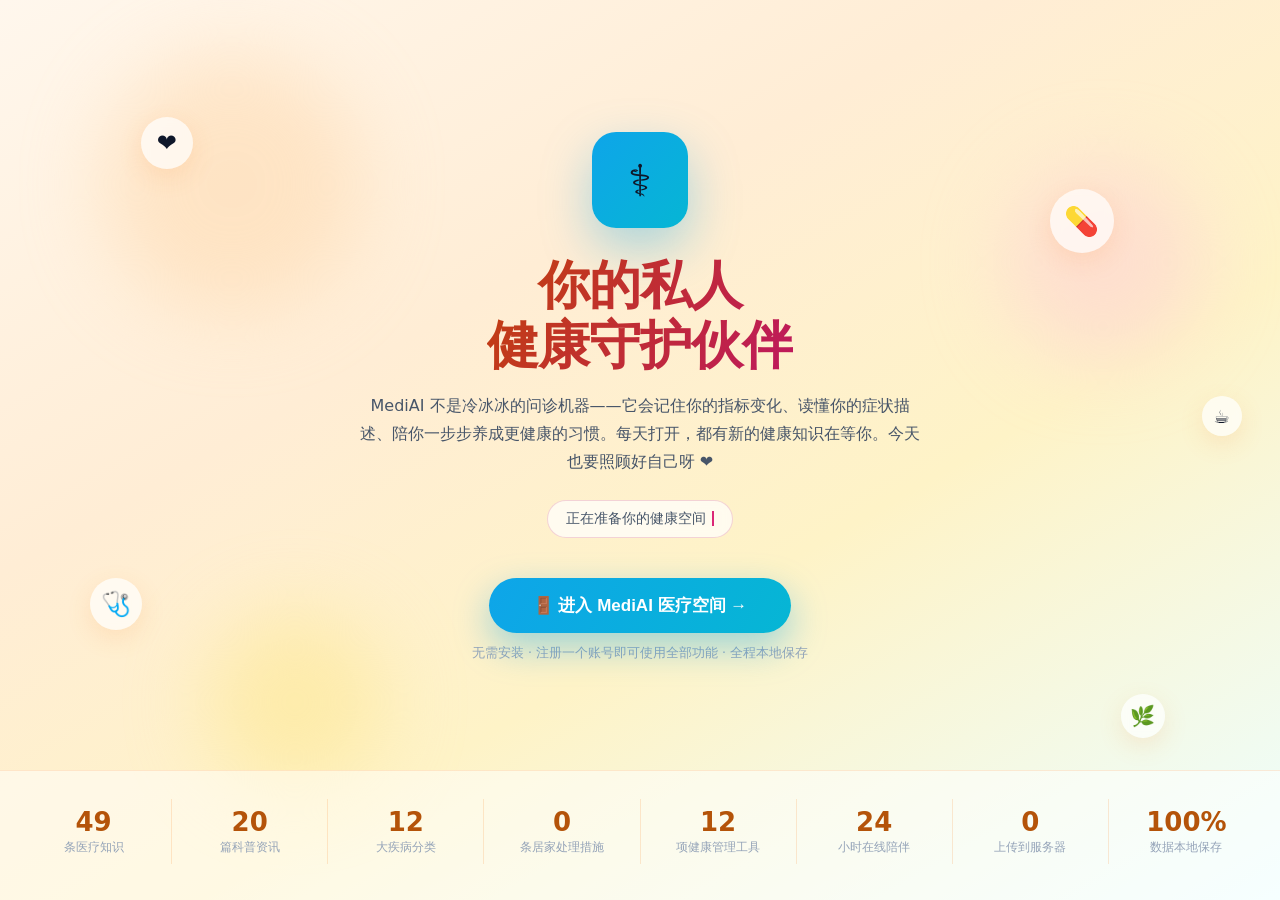
==== commit 8e83e371: "fix: 修复 yue.html 样式表引用失效（register.css → yue.css） Co-Authored-By: Claude Code <noreply@anthropic.com>" ====
--- a/yue.html
+++ b/yue.html
@@ -6,7 +6,7 @@
     <meta name="viewport" content="width=device-width, initial-scale=1.0">
     <meta name="description" content="MediAI 智能医疗助手的本地演示页面，提供健康知识、BMI 计算和健康记录功能。">
     <title>MediAI — 智能医疗助手</title>
-    <link rel="stylesheet" href="register.css">
+    <link rel="stylesheet" href="yue.css">
 </head>
 
 <body>
--- a/yue.css
+++ b/yue.css
@@ -0,0 +1,2593 @@
+*,
+*::before,
+*::after {
+    box-sizing: border-box;
+    margin: 0;
+    padding: 0
+}
+
+:root {
+    --primary: #0ea5e9;
+    --primary-dark: #0284c7;
+    --primary-light: #e0f2fe;
+    --accent: #06b6d4;
+    --success: #10b981;
+    --warning: #f59e0b;
+    --danger: #ef4444;
+    --bg: #f0f9ff;
+    --surface: #fff;
+    --surface2: #f8fafc;
+    --text: #0f172a;
+    --text2: #475569;
+    --text3: #94a3b8;
+    --border: #e2e8f0;
+    --radius: 12px;
+    --shadow: 0 4px 24px rgba(14, 165, 233, .1);
+    --sidebar: 256px;
+    --tr: .22s ease;
+}
+
+body {
+    font-family: 'Segoe UI', system-ui, sans-serif;
+    background: var(--bg);
+    color: var(--text);
+    display: flex;
+    height: 100vh;
+    overflow: hidden
+}
+
+.sidebar {
+    width: var(--sidebar);
+    background: var(--surface);
+    border-right: 1px solid var(--border);
+    display: flex;
+    flex-direction: column;
+    flex-shrink: 0;
+    transition: transform var(--tr)
+}
+
+.s-logo {
+    padding: 24px 20px 18px;
+    display: flex;
+    align-items: center;
+    gap: 10px;
+    border-bottom: 1px solid var(--border)
+}
+
+.s-logo-icon {
+    width: 38px;
+    height: 38px;
+    background: linear-gradient(135deg, var(--primary), var(--accent));
+    border-radius: 9px;
+    display: grid;
+    place-items: center;
+    font-size: 18px;
+    flex-shrink: 0
+}
+
+.s-logo-name {
+    font-size: 17px;
+    font-weight: 700
+}
+
+.s-logo-sub {
+    font-size: 10px;
+    color: var(--text3);
+    display: block
+}
+
+.s-sect {
+    padding: 14px 16px 4px;
+    font-size: 10px;
+    font-weight: 700;
+    letter-spacing: .1em;
+    color: var(--text3);
+    text-transform: uppercase
+}
+
+.nav-item {
+    display: flex;
+    align-items: center;
+    gap: 10px;
+    padding: 9px 14px;
+    margin: 1px 8px;
+    border-radius: 8px;
+    cursor: pointer;
+    transition: background var(--tr), color var(--tr);
+    color: var(--text2);
+    font-size: 13.5px;
+    font-weight: 500;
+    user-select: none
+}
+
+.nav-item:hover {
+    background: var(--primary-light);
+    color: var(--primary-dark)
+}
+
+.nav-item.active {
+    background: var(--primary);
+    color: #fff;
+    box-shadow: 0 4px 14px rgba(14, 165, 233, .35)
+}
+
+.nav-icon {
+    width: 20px;
+    text-align: center;
+    font-size: 17px;
+    flex-shrink: 0
+}
+
+.nav-badge {
+    margin-left: auto;
+    background: var(--success);
+    color: #fff;
+    border-radius: 99px;
+    padding: 1px 7px;
+    font-size: 10px;
+    font-weight: 700
+}
+
+.s-foot {
+    margin-top: auto;
+    padding: 14px;
+    border-top: 1px solid var(--border);
+    position: relative
+}
+
+.u-card {
+    display: flex;
+    align-items: center;
+    gap: 9px;
+    padding: 9px;
+    border-radius: 8px;
+    background: var(--surface2);
+    cursor: pointer;
+    transition: background var(--tr)
+}
+
+.u-card:hover {
+    background: var(--primary-light)
+}
+
+.u-more {
+    margin-left: auto;
+    color: var(--text3);
+    font-size: 12px;
+    transition: color var(--tr), transform var(--tr)
+}
+
+.u-card:hover .u-more {
+    color: var(--primary);
+    transform: translateX(2px)
+}
+
+.u-menu {
+    position: absolute;
+    left: 14px;
+    right: 14px;
+    bottom: calc(100% - 6px);
+    background: var(--surface);
+    border: 1px solid var(--border);
+    border-radius: 10px;
+    box-shadow: 0 12px 32px rgba(15, 23, 42, .16);
+    padding: 6px;
+    display: none;
+    flex-direction: column;
+    gap: 2px;
+    z-index: 70
+}
+
+.u-menu.show {
+    display: flex;
+    animation: fadeIn .18s ease
+}
+
+.u-menu-item {
+    display: flex;
+    align-items: center;
+    gap: 8px;
+    padding: 9px 10px;
+    border: 0;
+    background: transparent;
+    border-radius: 8px;
+    font-size: 13px;
+    color: var(--text2);
+    cursor: pointer;
+    font-family: inherit;
+    text-align: left
+}
+
+.u-menu-item:hover {
+    background: var(--primary-light);
+    color: var(--primary-dark)
+}
+
+.u-menu-item.danger:hover {
+    background: #fef2f2;
+    color: var(--danger)
+}
+
+.u-av {
+    width: 34px;
+    height: 34px;
+    border-radius: 50%;
+    background: linear-gradient(135deg, var(--primary), var(--accent));
+    display: grid;
+    place-items: center;
+    color: #fff;
+    font-weight: 700;
+    font-size: 13px;
+    flex-shrink: 0
+}
+
+.u-name {
+    font-size: 12.5px;
+    font-weight: 600
+}
+
+.u-role {
+    font-size: 11px;
+    color: var(--text3)
+}
+
+.main {
+    flex: 1;
+    display: flex;
+    flex-direction: column;
+    overflow: hidden;
+    min-width: 0
+}
+
+.topbar {
+    height: 60px;
+    background: var(--surface);
+    border-bottom: 1px solid var(--border);
+    display: flex;
+    align-items: center;
+    padding: 0 24px;
+    gap: 12px;
+    flex-shrink: 0
+}
+
+.tb-title {
+    font-size: 18px;
+    font-weight: 700
+}
+
+.tb-sub {
+    font-size: 12px;
+    color: var(--text3);
+    margin-top: 2px
+}
+
+.tb-right {
+    margin-left: auto;
+    display: flex;
+    align-items: center;
+    gap: 10px
+}
+
+.btn {
+    display: inline-flex;
+    align-items: center;
+    gap: 5px;
+    padding: 7px 14px;
+    border-radius: 7px;
+    font-size: 13px;
+    font-weight: 600;
+    cursor: pointer;
+    border: none;
+    transition: var(--tr)
+}
+
+.btn-p {
+    background: var(--primary);
+    color: #fff
+}
+
+.btn-p:hover {
+    background: var(--primary-dark)
+}
+
+.btn-g {
+    background: transparent;
+    color: var(--text2);
+    border: 1px solid var(--border)
+}
+
+.btn-g:hover {
+    background: var(--surface2)
+}
+
+.content {
+    flex: 1;
+    overflow-y: auto;
+    padding: 24px
+}
+
+.sec {
+    display: none
+}
+
+.sec.active {
+    display: block
+}
+
+.card {
+    background: var(--surface);
+    border-radius: var(--radius);
+    border: 1px solid var(--border);
+    padding: 20px;
+    box-shadow: var(--shadow)
+}
+
+.g4 {
+    display: grid;
+    grid-template-columns: repeat(4, 1fr);
+    gap: 14px;
+    margin-bottom: 20px
+}
+
+.g3 {
+    display: grid;
+    grid-template-columns: repeat(3, 1fr);
+    gap: 16px
+}
+
+.g2 {
+    display: grid;
+    grid-template-columns: repeat(2, 1fr);
+    gap: 16px
+}
+
+.stat-card {
+    background: var(--surface);
+    border-radius: var(--radius);
+    border: 1px solid var(--border);
+    padding: 18px;
+    display: flex;
+    align-items: center;
+    gap: 14px;
+    box-shadow: var(--shadow)
+}
+
+.stat-icon {
+    width: 48px;
+    height: 48px;
+    border-radius: 10px;
+    display: grid;
+    place-items: center;
+    font-size: 22px;
+    flex-shrink: 0
+}
+
+.stat-val {
+    font-size: 22px;
+    font-weight: 700
+}
+
+.stat-lbl {
+    font-size: 12px;
+    color: var(--text3);
+    margin-top: 2px
+}
+
+.stat-change {
+    font-size: 11px;
+    margin-top: 3px
+}
+
+/* Hero */
+.hero {
+    background: linear-gradient(135deg, var(--primary) 0%, var(--accent) 100%);
+    border-radius: var(--radius);
+    padding: 32px;
+    color: #fff;
+    margin-bottom: 20px;
+    position: relative;
+    overflow: hidden
+}
+
+.hero::after {
+    content: '⚕';
+    position: absolute;
+    right: 24px;
+    top: 50%;
+    transform: translateY(-50%);
+    font-size: 100px;
+    opacity: .1;
+    pointer-events: none
+}
+
+.hero-title {
+    font-size: 26px;
+    font-weight: 800;
+    margin-bottom: 8px
+}
+
+.hero-sub {
+    font-size: 14px;
+    opacity: .85;
+    margin-bottom: 20px;
+    max-width: 480px;
+    line-height: 1.65
+}
+
+.hero-actions {
+    display: flex;
+    gap: 10px
+}
+
+.btn-white {
+    background: #fff;
+    color: var(--primary);
+    font-weight: 700;
+    padding: 9px 18px;
+    border-radius: 8px;
+    border: none;
+    cursor: pointer;
+    transition: var(--tr)
+}
+
+.btn-white:hover {
+    background: #e0f2fe
+}
+
+.btn-ow {
+    background: transparent;
+    color: #fff;
+    border: 1.5px solid rgba(255, 255, 255, .5);
+    padding: 9px 18px;
+    border-radius: 8px;
+    cursor: pointer;
+    font-weight: 600;
+    transition: var(--tr)
+}
+
+.btn-ow:hover {
+    background: rgba(255, 255, 255, .15)
+}
+
+.feat-card {
+    background: var(--surface);
+    border-radius: var(--radius);
+    border: 1px solid var(--border);
+    padding: 20px;
+    box-shadow: var(--shadow);
+    transition: transform var(--tr), box-shadow var(--tr);
+    cursor: pointer
+}
+
+.feat-card:hover {
+    transform: translateY(-2px);
+    box-shadow: 0 8px 32px rgba(14, 165, 233, .14)
+}
+
+.feat-icon {
+    width: 44px;
+    height: 44px;
+    border-radius: 10px;
+    display: grid;
+    place-items: center;
+    font-size: 20px;
+    margin-bottom: 12px
+}
+
+.feat-title {
+    font-size: 15px;
+    font-weight: 700;
+    margin-bottom: 6px
+}
+
+.feat-desc {
+    font-size: 13px;
+    color: var(--text2);
+    line-height: 1.6
+}
+
+.sec-title {
+    font-size: 16px;
+    font-weight: 700;
+    margin-bottom: 14px;
+    margin-top: 20px
+}
+
+/* Chat */
+.chat-sec {
+    height: calc(100vh - 60px);
+    display: flex;
+    flex-direction: column;
+    margin: -24px;
+    overflow: hidden
+}
+
+.chat-mode-bar {
+    display: flex;
+    align-items: center;
+    gap: 8px;
+    padding: 10px 24px;
+    border-bottom: 1px solid var(--border);
+    background: linear-gradient(90deg, var(--primary-light), #fef9c3);
+    font-size: 12.5px;
+    color: var(--text2);
+    flex-shrink: 0
+}
+
+.chat-mode-bar .chat-mode-dot {
+    font-size: 11px
+}
+
+.chat-mode-bar .chat-mode-text {
+    font-weight: 700;
+    color: var(--text)
+}
+
+.chat-mode-bar .chat-mode-sub {
+    margin-left: auto;
+    color: var(--text3)
+}
+
+.chat-body {
+    flex: 1;
+    overflow-y: auto;
+    padding: 20px 24px;
+    display: flex;
+    flex-direction: column;
+    gap: 16px
+}
+
+.msg {
+    display: flex;
+    align-items: flex-start;
+    gap: 10px;
+    max-width: 78%;
+    animation: fadeIn .25s ease
+}
+
+.msg.user {
+    align-self: flex-end;
+    flex-direction: row-reverse
+}
+
+.msg-av {
+    width: 34px;
+    height: 34px;
+    border-radius: 50%;
+    display: grid;
+    place-items: center;
+    font-size: 15px;
+    flex-shrink: 0
+}
+
+.msg-av.ai {
+    background: linear-gradient(135deg, var(--primary), var(--accent));
+    color: #fff
+}
+
+.msg-av.user {
+    background: #f1f5f9
+}
+
+.msg-bubble {
+    padding: 12px 16px;
+    border-radius: 14px;
+    font-size: 14px;
+    line-height: 1.65
+}
+
+.msg.ai .msg-bubble {
+    background: var(--surface);
+    border: 1px solid var(--border);
+    border-radius: 4px 14px 14px 14px
+}
+
+.msg.user .msg-bubble {
+    background: var(--primary);
+    color: #fff;
+    border-radius: 14px 4px 14px 14px
+}
+
+.msg-time {
+    font-size: 10px;
+    color: var(--text3);
+    margin-top: 4px;
+    text-align: right
+}
+
+.chat-hints {
+    padding: 0 24px 10px;
+    display: flex;
+    flex-wrap: wrap;
+    gap: 8px
+}
+
+.hint-chip {
+    padding: 6px 12px;
+    background: var(--primary-light);
+    color: var(--primary-dark);
+    border: 0;
+    border-radius: 99px;
+    font-size: 12.5px;
+    font-weight: 500;
+    cursor: pointer;
+    font-family: inherit;
+    line-height: inherit;
+    transition: var(--tr)
+}
+
+.hint-chip:hover {
+    background: var(--primary);
+    color: #fff
+}
+
+.chat-foot {
+    padding: 12px 24px;
+    border-top: 1px solid var(--border);
+    background: var(--surface);
+    display: flex;
+    gap: 10px;
+    align-items: flex-end
+}
+
+.chat-input {
+    flex: 1;
+    border: 1.5px solid var(--border);
+    border-radius: 10px;
+    padding: 10px 14px;
+    font-size: 14px;
+    resize: none;
+    outline: none;
+    font-family: inherit;
+    background: var(--surface2);
+    transition: border var(--tr);
+    max-height: 120px
+}
+
+.chat-input:focus {
+    border-color: var(--primary);
+    background: #fff
+}
+
+.chat-send {
+    width: 40px;
+    height: 40px;
+    border-radius: 9px;
+    background: var(--primary);
+    color: #fff;
+    border: none;
+    cursor: pointer;
+    display: grid;
+    place-items: center;
+    font-size: 18px;
+    transition: var(--tr);
+    flex-shrink: 0
+}
+
+.chat-send:hover {
+    background: var(--primary-dark)
+}
+
+/* Health */
+.health-grid {
+    display: grid;
+    grid-template-columns: 1fr 1fr;
+    gap: 20px
+}
+
+.form-group {
+    margin-bottom: 14px
+}
+
+.form-label {
+    font-size: 12.5px;
+    font-weight: 600;
+    color: var(--text2);
+    margin-bottom: 5px;
+    display: block
+}
+
+.form-input {
+    width: 100%;
+    padding: 9px 12px;
+    border: 1.5px solid var(--border);
+    border-radius: 8px;
+    font-size: 14px;
+    font-family: inherit;
+    outline: none;
+    background: var(--surface2);
+    transition: border var(--tr)
+}
+
+.form-input:focus {
+    border-color: var(--primary);
+    background: #fff
+}
+
+.input-row {
+    display: grid;
+    grid-template-columns: 1fr 1fr;
+    gap: 10px
+}
+
+.bmi-result {
+    padding: 14px 16px;
+    border-radius: 10px;
+    background: var(--primary-light);
+    border: 1px solid rgba(14, 165, 233, .2);
+    margin-top: 14px;
+    display: none
+}
+
+.bmi-val {
+    font-size: 26px;
+    font-weight: 800;
+    color: var(--primary)
+}
+
+.bmi-cat {
+    font-size: 13px;
+    color: var(--text2);
+    margin-top: 3px
+}
+
+.score-wrap {
+    display: flex;
+    flex-direction: column;
+    align-items: center;
+    padding: 20px 20px 10px
+}
+
+.score-ring {
+    position: relative;
+    width: 140px;
+    height: 140px;
+    margin-bottom: 12px
+}
+
+.score-ring canvas {
+    position: absolute;
+    top: 0;
+    left: 0
+}
+
+.score-num {
+    position: absolute;
+    top: 50%;
+    left: 50%;
+    transform: translate(-50%, -50%);
+    font-size: 30px;
+    font-weight: 800;
+    color: var(--primary);
+    text-align: center;
+    line-height: 1
+}
+
+.score-lbl {
+    font-size: 11px;
+    color: var(--text3);
+    display: block
+}
+
+.vitals-grid {
+    display: grid;
+    grid-template-columns: repeat(2, 1fr);
+    gap: 10px;
+    margin-top: 14px
+}
+
+.vital-item {
+    background: var(--surface2);
+    padding: 12px;
+    border-radius: 8px;
+    text-align: center
+}
+
+.vital-val {
+    font-size: 18px;
+    font-weight: 700;
+    color: var(--primary)
+}
+
+.vital-lbl {
+    font-size: 11px;
+    color: var(--text3);
+    margin-top: 2px
+}
+
+/* Knowledge */
+.kb-search-wrap {
+    position: relative;
+    margin-bottom: 20px
+}
+
+.kb-search-icon {
+    position: absolute;
+    left: 14px;
+    top: 50%;
+    transform: translateY(-50%);
+    font-size: 16px;
+    color: var(--text3);
+    pointer-events: none
+}
+
+.kb-search {
+    width: 100%;
+    padding: 13px 16px 13px 44px;
+    border: 1.5px solid var(--border);
+    border-radius: 10px;
+    font-size: 14px;
+    outline: none;
+    background: var(--surface);
+    transition: border var(--tr);
+    font-family: inherit
+}
+
+.kb-search:focus {
+    border-color: var(--primary)
+}
+
+.cat-card {
+    background: var(--surface);
+    border-radius: var(--radius);
+    border: 1px solid var(--border);
+    padding: 18px;
+    text-align: center;
+    cursor: pointer;
+    transition: all var(--tr);
+    box-shadow: var(--shadow)
+}
+
+.cat-card:hover,
+.cat-card.sel {
+    background: var(--primary);
+    border-color: var(--primary);
+    color: #fff
+}
+
+.cat-card:hover .cat-icon,
+.cat-card.sel .cat-icon {
+    background: rgba(255, 255, 255, .2)
+}
+
+.cat-icon {
+    width: 48px;
+    height: 48px;
+    border-radius: 50%;
+    display: grid;
+    place-items: center;
+    font-size: 22px;
+    margin: 0 auto 10px;
+    background: var(--primary-light);
+    transition: var(--tr)
+}
+
+.cat-name {
+    font-size: 13px;
+    font-weight: 600
+}
+
+.kb-item {
+    background: var(--surface);
+    border-radius: 10px;
+    border: 1px solid var(--border);
+    padding: 16px;
+    margin-bottom: 10px;
+    transition: border-color var(--tr), box-shadow var(--tr)
+}
+
+.kb-item:hover {
+    border-color: var(--primary);
+    box-shadow: 0 4px 16px rgba(14, 165, 233, .1)
+}
+
+.kb-item-title {
+    font-size: 14px;
+    font-weight: 700;
+    margin-bottom: 6px
+}
+
+.kb-item-tag {
+    display: inline-block;
+    padding: 2px 8px;
+    background: var(--primary-light);
+    color: var(--primary-dark);
+    border-radius: 99px;
+    font-size: 11px;
+    font-weight: 600;
+    margin-right: 5px;
+    margin-bottom: 6px
+}
+
+.kb-item-desc {
+    font-size: 13px;
+    color: var(--text2);
+    line-height: 1.55
+}
+
+/* Typing indicator */
+.typing {
+    display: flex;
+    align-items: center;
+    gap: 4px;
+    padding: 12px 16px;
+    background: var(--surface);
+    border: 1px solid var(--border);
+    border-radius: 4px 14px 14px 14px;
+    width: fit-content
+}
+
+.typing span {
+    width: 7px;
+    height: 7px;
+    border-radius: 50%;
+    background: var(--text3);
+    animation: dot 1.2s infinite
+}
+
+.typing span:nth-child(2) {
+    animation-delay: .2s
+}
+
+.typing span:nth-child(3) {
+    animation-delay: .4s
+}
+
+@keyframes dot {
+
+    0%,
+    80%,
+    100% {
+        transform: scale(.6);
+        opacity: .4
+    }
+
+    40% {
+        transform: scale(1);
+        opacity: 1
+    }
+}
+
+@keyframes fadeIn {
+    from {
+        opacity: 0;
+        transform: translateY(8px)
+    }
+
+    to {
+        opacity: 1;
+        transform: translateY(0)
+    }
+}
+
+.notice {
+    background: linear-gradient(135deg, #fef9c3, #fef08a);
+    border: 1px solid #fbbf24;
+    border-radius: 10px;
+    padding: 12px 16px;
+    font-size: 12.5px;
+    color: #78350f;
+    display: flex;
+    gap: 8px;
+    align-items: flex-start;
+    margin-bottom: 18px;
+    line-height: 1.5
+}
+
+/* ── 登录 / 注册（独立表单布局，图标永不偏移） ── */
+.modal-mask {
+    position: fixed;
+    inset: 0;
+    background: rgba(15, 23, 42, .55);
+    display: none;
+    align-items: center;
+    justify-content: center;
+    z-index: 100;
+    padding: 16px
+}
+
+.modal-mask.show {
+    display: flex;
+    animation: fadeIn .2s ease
+}
+
+.modal {
+    background: var(--surface);
+    border-radius: var(--radius);
+    width: 100%;
+    max-width: 400px;
+    padding: 28px;
+    box-shadow: 0 20px 60px rgba(0, 0, 0, .25);
+    position: relative;
+    animation: fadeIn .25s ease
+}
+
+.modal-close {
+    position: absolute;
+    top: 14px;
+    right: 16px;
+    width: 32px;
+    height: 32px;
+    border-radius: 50%;
+    border: none;
+    background: var(--surface2);
+    cursor: pointer;
+    font-size: 18px;
+    line-height: 1;
+    color: var(--text2);
+    display: grid;
+    place-items: center;
+    transition: var(--tr)
+}
+
+.modal-close:hover {
+    background: var(--primary-light);
+    color: var(--primary-dark)
+}
+
+.modal-title {
+    font-size: 20px;
+    font-weight: 700;
+    margin-bottom: 4px
+}
+
+.modal-sub {
+    font-size: 12.5px;
+    color: var(--text3);
+    margin-bottom: 20px
+}
+
+.field {
+    margin-bottom: 14px
+}
+
+.field-label {
+    display: block;
+    font-size: 12.5px;
+    font-weight: 600;
+    color: var(--text2);
+    margin-bottom: 6px
+}
+
+.field-box {
+    position: relative
+}
+
+.field-box input {
+    width: 100%;
+    height: 42px;
+    padding: 0 12px 0 38px;
+    border: 1.5px solid var(--border);
+    border-radius: 8px;
+    font-size: 14px;
+    font-family: inherit;
+    outline: none;
+    background: var(--surface2);
+    color: var(--text);
+    transition: border-color var(--tr);
+    box-sizing: border-box
+}
+
+.field-box input:focus {
+    border-color: var(--primary);
+    background: #fff
+}
+
+.field-box input::placeholder {
+    color: var(--text3)
+}
+
+.field-box .fi {
+    position: absolute;
+    left: 11px;
+    top: 0;
+    height: 42px;
+    display: grid;
+    place-items: center;
+    font-size: 15px;
+    line-height: 1;
+    pointer-events: none;
+    z-index: 2
+}
+
+.field-box .fi-eye {
+    left: auto;
+    right: 8px;
+    width: 30px;
+    padding: 0;
+    border: 0;
+    background: transparent;
+    cursor: pointer;
+    pointer-events: auto;
+    color: var(--text3);
+    font-size: 15px
+}
+
+.field-box .fi-eye:hover {
+    color: var(--primary)
+}
+
+.field-box input.with-eye {
+    padding-right: 38px
+}
+
+.field-err {
+    font-size: 11.5px;
+    color: var(--danger);
+    margin-top: 5px;
+    display: none;
+    line-height: 1.5
+}
+
+.field-err.show {
+    display: block
+}
+
+.field-tip {
+    font-size: 11.5px;
+    color: var(--text3);
+    margin-top: 5px;
+    line-height: 1.5
+}
+
+.field-forgot {
+    margin: -6px 0 16px;
+    text-align: right
+}
+
+.text-link {
+    font-size: 12px;
+    color: var(--primary);
+    cursor: pointer;
+    text-decoration: none;
+    border: 0;
+    padding: 0;
+    background: transparent;
+    font: inherit
+}
+
+.field-forgot .text-link:hover,
+.modal-foot .text-link:hover {
+    text-decoration: underline
+}
+
+.btn-block {
+    width: 100%;
+    justify-content: center;
+    padding: 11px;
+    font-size: 14px;
+    margin-top: 2px
+}
+
+.modal-foot {
+    text-align: center;
+    font-size: 13px;
+    color: var(--text2);
+    margin-top: 16px
+}
+
+.modal-foot .text-link {
+    color: var(--primary);
+    font-weight: 600;
+}
+
+/* ── 消息中心（通知） ── */
+#notifBtn {
+    position: relative
+}
+
+#notifBtn .notif-badge {
+    position: absolute;
+    top: -6px;
+    right: -6px;
+    min-width: 18px;
+    height: 18px;
+    padding: 0 5px;
+    border-radius: 99px;
+    background: var(--danger);
+    color: #fff;
+    font-size: 10.5px;
+    font-weight: 700;
+    display: flex;
+    align-items: center;
+    justify-content: center;
+    box-shadow: 0 2px 8px rgba(239, 68, 68, .4)
+}
+
+.notif-modal {
+    max-width: 460px
+}
+
+.notif-list {
+    max-height: 430px;
+    overflow-y: auto;
+    display: flex;
+    flex-direction: column;
+    gap: 10px
+}
+
+.notif-item {
+    display: flex;
+    gap: 12px;
+    align-items: flex-start;
+    padding: 12px 14px;
+    border: 1px solid var(--border);
+    border-radius: 10px;
+    cursor: pointer;
+    background: var(--surface);
+    transition: border-color var(--tr), background var(--tr)
+}
+
+.notif-item:hover {
+    border-color: var(--primary);
+    background: var(--primary-light)
+}
+
+.notif-item.unread {
+    background: #f0f9ff;
+    border-color: rgba(14, 165, 233, .35)
+}
+
+.notif-icon {
+    width: 38px;
+    height: 38px;
+    border-radius: 10px;
+    background: var(--primary-light);
+    display: grid;
+    place-items: center;
+    font-size: 18px;
+    flex-shrink: 0
+}
+
+.notif-body {
+    flex: 1;
+    min-width: 0
+}
+
+.notif-title {
+    font-size: 13.5px;
+    font-weight: 700;
+    display: flex;
+    align-items: center;
+    gap: 6px
+}
+
+.notif-text {
+    font-size: 12.5px;
+    color: var(--text2);
+    margin-top: 3px;
+    line-height: 1.55
+}
+
+.notif-new {
+    background: var(--danger);
+    color: #fff;
+    font-size: 10px;
+    padding: 1px 6px;
+    border-radius: 99px;
+    font-weight: 700;
+    flex-shrink: 0
+}
+
+.notif-login {
+    text-align: center;
+    color: var(--text2);
+    font-size: 13px;
+    line-height: 1.8;
+    padding: 22px 10px
+}
+
+.divider {
+    display: flex;
+    align-items: center;
+    gap: 10px;
+    color: var(--text3);
+    font-size: 12px;
+    margin: 18px 0
+}
+
+.divider::before,
+.divider::after {
+    content: '';
+    flex: 1;
+    height: 1px;
+    background: var(--border)
+}
+
+.demo-tip {
+    background: var(--primary-light);
+    border-radius: 8px;
+    padding: 10px 12px;
+    font-size: 12px;
+    color: var(--primary-dark);
+    line-height: 1.6
+}
+
+/* ── 知识库条目（可展开详情） ── */
+.kb-item {
+    cursor: pointer
+}
+
+.kb-item.open {
+    border-color: var(--primary);
+    box-shadow: 0 4px 16px rgba(14, 165, 233, .1)
+}
+
+.kb-item-head {
+    display: flex;
+    align-items: flex-start;
+    gap: 10px;
+    cursor: pointer
+}
+
+.kb-item-arrow {
+    margin-left: auto;
+    color: var(--text3);
+    font-size: 12px;
+    transition: transform var(--tr);
+    flex-shrink: 0;
+    padding-top: 2px
+}
+
+.kb-item.open .kb-item-arrow {
+    transform: rotate(90deg);
+    color: var(--primary)
+}
+
+.kb-item-detail {
+    display: none;
+    margin-top: 12px;
+    padding-top: 12px;
+    border-top: 1px dashed var(--border);
+    font-size: 13px;
+    color: var(--text2);
+    line-height: 1.75
+}
+
+.kb-item.open .kb-item-detail {
+    display: block;
+    animation: fadeIn .2s ease
+}
+
+.kb-detail-h {
+    font-size: 12.5px;
+    font-weight: 700;
+    color: var(--text);
+    margin: 12px 0 6px
+}
+
+.kb-detail-h:first-child {
+    margin-top: 0
+}
+
+.kb-detail-ul {
+    padding-left: 0;
+    list-style: none;
+    margin: 0
+}
+
+.kb-detail-ul li {
+    padding: 3px 0 3px 16px;
+    position: relative
+}
+
+.kb-detail-ul li::before {
+    content: '•';
+    position: absolute;
+    left: 2px;
+    color: var(--primary)
+}
+
+.kb-detail-warn {
+    margin-top: 10px;
+    padding: 10px 12px;
+    background: #fef2f2;
+    border: 1px solid #fecaca;
+    border-radius: 8px;
+    color: #991b1b;
+    font-size: 12.5px;
+    line-height: 1.6
+}
+
+.kb-back {
+    display: inline-flex;
+    align-items: center;
+    gap: 4px;
+    font-size: 13px;
+    color: var(--primary);
+    cursor: pointer;
+    margin-bottom: 14px;
+    font-weight: 600
+}
+
+.kb-back:hover {
+    text-decoration: underline
+}
+
+/* ── 科普资讯 ── */
+.news-list {
+    display: flex;
+    flex-direction: column;
+    gap: 12px
+}
+
+.news-card {
+    background: var(--surface);
+    border: 1px solid var(--border);
+    border-radius: var(--radius);
+    padding: 16px;
+    cursor: pointer;
+    transition: border-color var(--tr), box-shadow var(--tr)
+}
+
+.news-card:hover {
+    border-color: var(--primary);
+    box-shadow: 0 4px 16px rgba(14, 165, 233, .1)
+}
+
+.news-head {
+    display: flex;
+    align-items: center;
+    gap: 8px;
+    margin-bottom: 8px
+}
+
+.news-cat {
+    font-size: 11px;
+    font-weight: 700;
+    padding: 2px 8px;
+    border-radius: 99px;
+    flex-shrink: 0
+}
+
+.news-cat.c-diet {
+    background: #dcfce7;
+    color: #15803d
+}
+
+.news-cat.c-supp {
+    background: #fef3c7;
+    color: #b45309
+}
+
+.news-cat.c-sci {
+    background: #e0f2fe;
+    color: #0369a1
+}
+
+.news-cat.c-life {
+    background: #fce7f3;
+    color: #be185d
+}
+
+.news-date {
+    margin-left: auto;
+    font-size: 11.5px;
+    color: var(--text3);
+    flex-shrink: 0
+}
+
+.news-title {
+    font-size: 15px;
+    font-weight: 700;
+    margin-bottom: 6px;
+    line-height: 1.45
+}
+
+.news-summary {
+    font-size: 13px;
+    color: var(--text2);
+    line-height: 1.6
+}
+
+.news-meta {
+    display: flex;
+    gap: 14px;
+    margin-top: 10px;
+    font-size: 11.5px;
+    color: var(--text3)
+}
+
+.news-detail {
+    background: var(--surface2);
+    border-radius: 10px;
+    padding: 18px 20px;
+    margin-top: 4px
+}
+
+.news-detail .news-title {
+    font-size: 17px;
+    font-weight: 700;
+    line-height: 1.45
+}
+
+.news-detail .news-head {
+    margin-bottom: 14px
+}
+
+.news-detail p {
+    font-size: 13.5px;
+    color: var(--text2);
+    line-height: 1.8;
+    margin-bottom: 12px
+}
+
+.news-detail h4 {
+    font-size: 14px;
+    font-weight: 700;
+    margin: 18px 0 8px;
+    color: var(--text)
+}
+
+.news-detail ul {
+    padding-left: 18px;
+    font-size: 13.5px;
+    color: var(--text2);
+    line-height: 1.8
+}
+
+.news-detail li {
+    margin-bottom: 6px
+}
+
+/* ── 动态开场页（落地页 → 医疗窗口） ── */
+.splash {
+    position: fixed;
+    inset: 0;
+    z-index: 200;
+    background: linear-gradient(150deg, #fff7ed 0%, #ffedd5 35%, #fef3c7 62%, #ecfeff 100%);
+    overflow-y: auto;
+    display: flex;
+    flex-direction: column;
+    animation: splashIn .6s ease
+}
+
+.splash.hide {
+    animation: splashOut .5s ease forwards
+}
+
+@keyframes splashIn {
+    from {
+        opacity: 0
+    }
+
+    to {
+        opacity: 1
+    }
+}
+
+@keyframes splashOut {
+    from {
+        opacity: 1;
+        transform: scale(1)
+    }
+
+    to {
+        opacity: 0;
+        transform: scale(1.04)
+    }
+}
+
+.sp-hero {
+    flex: 1;
+    display: flex;
+    flex-direction: column;
+    align-items: center;
+    justify-content: center;
+    text-align: center;
+    padding: 48px 24px 24px;
+    position: relative
+}
+
+.sp-blob {
+    position: absolute;
+    border-radius: 50%;
+    filter: blur(40px);
+    opacity: .5;
+    animation: float 8s ease-in-out infinite
+}
+
+.sp-blob.b1 {
+    width: 260px;
+    height: 260px;
+    background: #fed7aa;
+    top: 6%;
+    left: 8%;
+    animation-delay: 0s
+}
+
+.sp-blob.b2 {
+    width: 200px;
+    height: 200px;
+    background: #fecdd3;
+    top: 18%;
+    right: 6%;
+    animation-delay: 2s
+}
+
+.sp-blob.b3 {
+    width: 180px;
+    height: 180px;
+    background: #fde68a;
+    bottom: 12%;
+    left: 16%;
+    animation-delay: 4s
+}
+
+/* 漂浮的暖心小元素 */
+.sp-floats {
+    position: absolute;
+    inset: 0;
+    pointer-events: none;
+    overflow: hidden
+}
+
+.sp-float {
+    position: absolute;
+    width: 52px;
+    height: 52px;
+    border-radius: 50%;
+    background: rgba(255, 255, 255, .68);
+    backdrop-filter: blur(4px);
+    display: grid;
+    place-items: center;
+    font-size: 24px;
+    box-shadow: 0 8px 24px rgba(251, 146, 60, .16);
+    animation: float 7s ease-in-out infinite
+}
+
+.sp-float.f1 {
+    top: 13%;
+    left: 11%;
+    animation-delay: 0s
+}
+
+.sp-float.f2 {
+    top: 21%;
+    right: 13%;
+    animation-delay: 1.2s;
+    width: 64px;
+    height: 64px;
+    font-size: 28px
+}
+
+.sp-float.f3 {
+    bottom: 30%;
+    left: 7%;
+    animation-delay: 2.1s
+}
+
+.sp-float.f4 {
+    bottom: 18%;
+    right: 9%;
+    animation-delay: 3s;
+    width: 44px;
+    height: 44px;
+    font-size: 20px
+}
+
+.sp-float.f5 {
+    top: 44%;
+    right: 3%;
+    animation-delay: 1.6s;
+    width: 40px;
+    height: 40px;
+    font-size: 18px
+}
+
+@keyframes float {
+
+    0%,
+    100% {
+        transform: translateY(0) scale(1)
+    }
+
+    50% {
+        transform: translateY(-24px) scale(1.08)
+    }
+}
+
+.sp-logo {
+    position: relative;
+    width: 96px;
+    height: 96px;
+    border-radius: 24px;
+    background: linear-gradient(135deg, var(--primary), var(--accent));
+    display: grid;
+    place-items: center;
+    font-size: 44px;
+    box-shadow: 0 20px 50px rgba(14, 165, 233, .35);
+    margin-bottom: 28px;
+    animation: pop .7s cubic-bezier(.34, 1.56, .64, 1) .2s both
+}
+
+@keyframes pop {
+    from {
+        transform: scale(0) rotate(-20deg);
+        opacity: 0
+    }
+
+    to {
+        transform: scale(1) rotate(0);
+        opacity: 1
+    }
+}
+
+.sp-title {
+    position: relative;
+    font-size: 52px;
+    font-weight: 800;
+    letter-spacing: -1px;
+    background: linear-gradient(120deg, #c2410c, #be185d);
+    -webkit-background-clip: text;
+    background-clip: text;
+    color: transparent;
+    line-height: 1.15;
+    margin-bottom: 16px;
+    animation: rise .7s ease .35s both
+}
+
+.sp-title .hl {
+    display: inline-block;
+    animation: wave 2.4s ease-in-out infinite;
+    transform-origin: 70% 70%
+}
+
+@keyframes wave {
+
+    0%,
+    100% {
+        transform: rotate(0)
+    }
+
+    25% {
+        transform: rotate(14deg)
+    }
+
+    50% {
+        transform: rotate(-8deg)
+    }
+
+    75% {
+        transform: rotate(4deg)
+    }
+}
+
+@keyframes rise {
+    from {
+        opacity: 0;
+        transform: translateY(24px)
+    }
+
+    to {
+        opacity: 1;
+        transform: translateY(0)
+    }
+}
+
+.sp-tagline {
+    position: relative;
+    font-size: 16px;
+    color: var(--text2);
+    max-width: 560px;
+    line-height: 1.75;
+    animation: rise .7s ease .5s both
+}
+
+.sp-typing {
+    position: relative;
+    display: inline-flex;
+    align-items: center;
+    gap: 6px;
+    margin-top: 24px;
+    background: rgba(255, 255, 255, .7);
+    backdrop-filter: blur(6px);
+    border: 1px solid rgba(190, 24, 93, .18);
+    border-radius: 99px;
+    padding: 9px 18px;
+    font-size: 13.5px;
+    color: var(--text2);
+    animation: rise .7s ease .65s both
+}
+
+.sp-typing .cur {
+    display: inline-block;
+    width: 2px;
+    height: 15px;
+    background: #db2777;
+    animation: blink 1s infinite
+}
+
+@keyframes blink {
+
+    0%,
+    50% {
+        opacity: 1
+    }
+
+    51%,
+    100% {
+        opacity: 0
+    }
+}
+
+.sp-cta {
+    position: relative;
+    margin-top: 40px;
+    display: flex;
+    flex-direction: column;
+    align-items: center;
+    gap: 12px;
+    animation: rise .7s ease .8s both
+}
+
+.sp-btn {
+    position: relative;
+    display: inline-flex;
+    align-items: center;
+    gap: 10px;
+    background: linear-gradient(120deg, var(--primary), var(--accent));
+    color: #fff;
+    font-size: 17px;
+    font-weight: 700;
+    padding: 16px 44px;
+    border-radius: 99px;
+    border: none;
+    cursor: pointer;
+    box-shadow: 0 14px 36px rgba(14, 165, 233, .4);
+    transition: transform .2s ease, box-shadow .2s ease;
+    animation: pulse 2.2s ease-in-out infinite
+}
+
+.sp-btn:hover {
+    transform: translateY(-3px) scale(1.02);
+    box-shadow: 0 20px 46px rgba(14, 165, 233, .5)
+}
+
+.sp-btn:active {
+    transform: translateY(0) scale(.98)
+}
+
+@keyframes pulse {
+
+    0%,
+    100% {
+        box-shadow: 0 14px 36px rgba(14, 165, 233, .4)
+    }
+
+    50% {
+        box-shadow: 0 14px 46px rgba(14, 165, 233, .65), 0 0 0 12px rgba(14, 165, 233, .06)
+    }
+}
+
+.sp-btn-sub {
+    font-size: 12.5px;
+    color: var(--text3)
+}
+
+.sp-stats {
+    position: relative;
+    display: flex;
+    gap: 0;
+    justify-content: center;
+    flex-wrap: wrap;
+    padding: 28px 24px 36px;
+    border-top: 1px solid rgba(251, 146, 60, .18);
+    background: rgba(255, 255, 255, .5);
+    animation: rise .7s ease .95s both
+}
+
+.sp-stat {
+    flex: 1;
+    min-width: 120px;
+    padding: 8px 16px;
+    text-align: center
+}
+
+.sp-stat-v {
+    font-size: 26px;
+    font-weight: 800;
+    color: #b45309
+}
+
+.sp-stat-l {
+    font-size: 12px;
+    color: var(--text3);
+    margin-top: 2px
+}
+
+.sp-divider {
+    width: 1px;
+    background: rgba(251, 146, 60, .2);
+    margin: 0 8px
+}
+
+.sp-dots {
+    position: fixed;
+    inset: 0;
+    pointer-events: none;
+    z-index: 201;
+    overflow: hidden
+}
+
+.sp-dots span {
+    position: absolute;
+    bottom: -20px;
+    width: 8px;
+    height: 8px;
+    border-radius: 50%;
+    background: rgba(244, 114, 182, .35);
+    animation: riseUp linear infinite
+}
+
+.sp-dots span:nth-child(2n) {
+    background: rgba(251, 191, 36, .4)
+}
+
+@keyframes riseUp {
+    from {
+        transform: translateY(0);
+        opacity: .6
+    }
+
+    to {
+        transform: translateY(-110vh);
+        opacity: 0
+    }
+}
+
+/* ── 健康档案 · 历史记录 ── */
+.hist-card {
+    background: var(--surface);
+    border: 1px solid var(--border);
+    border-radius: var(--radius);
+    margin-bottom: 12px;
+    overflow: hidden
+}
+
+.hist-head {
+    display: flex;
+    align-items: center;
+    gap: 10px;
+    padding: 14px 16px;
+    cursor: pointer;
+    background: var(--surface2)
+}
+
+.hist-head:hover {
+    background: var(--primary-light)
+}
+
+.hist-date {
+    font-size: 14px;
+    font-weight: 700;
+    flex: 1
+}
+
+.hist-badge {
+    font-size: 11px;
+    font-weight: 700;
+    padding: 3px 9px;
+    border-radius: 99px;
+    flex-shrink: 0
+}
+
+.hist-badge.locked {
+    background: #e2e8f0;
+    color: #64748b
+}
+
+.hist-badge.open {
+    background: #dcfce7;
+    color: #15803d
+}
+
+.hist-badge.warn {
+    background: #fef3c7;
+    color: #b45309
+}
+
+.hist-badge.danger {
+    background: #fee2e2;
+    color: #b91c1c
+}
+
+.hist-arrow {
+    color: var(--text3);
+    font-size: 12px;
+    transition: transform var(--tr)
+}
+
+.hist-card.open .hist-arrow {
+    transform: rotate(90deg)
+}
+
+.hist-body {
+    display: none;
+    padding: 14px 16px 16px;
+    border-top: 1px dashed var(--border)
+}
+
+.hist-card.open .hist-body {
+    display: block;
+    animation: fadeIn .2s ease
+}
+
+.hist-vitals {
+    display: grid;
+    grid-template-columns: repeat(4, 1fr);
+    gap: 8px;
+    margin-bottom: 14px
+}
+
+.hist-vital {
+    background: var(--surface2);
+    border-radius: 8px;
+    padding: 10px 8px;
+    text-align: center
+}
+
+.hist-vital-v {
+    font-size: 16px;
+    font-weight: 700;
+    color: var(--text)
+}
+
+.hist-vital-l {
+    font-size: 10.5px;
+    color: var(--text3);
+    margin-top: 2px
+}
+
+.hist-vital-v.good {
+    color: var(--success)
+}
+
+.hist-vital-v.bad {
+    color: var(--danger)
+}
+
+.hist-vital-v.mid {
+    color: var(--warning)
+}
+
+.hist-row {
+    display: flex;
+    justify-content: space-between;
+    font-size: 12.5px;
+    color: var(--text2);
+    padding: 5px 0;
+    border-bottom: 1px solid var(--border)
+}
+
+.hist-row:last-child {
+    border-bottom: none
+}
+
+.hist-row strong {
+    color: var(--text)
+}
+
+.hist-trend {
+    display: grid;
+    grid-template-columns: repeat(3, 1fr);
+    gap: 8px;
+    margin-top: 12px
+}
+
+.hist-trend div {
+    background: var(--surface2);
+    border-radius: 8px;
+    padding: 10px;
+    text-align: center;
+    font-size: 11.5px;
+    color: var(--text2);
+    line-height: 1.6
+}
+
+.hist-trend b {
+    display: block;
+    font-size: 15px;
+    color: var(--primary-dark)
+}
+
+.hist-actions {
+    display: flex;
+    gap: 8px;
+    margin-top: 14px;
+    flex-wrap: wrap
+}
+
+.hist-actions button {
+    flex: 1;
+    min-width: 120px
+}
+
+.hist-empty {
+    text-align: center;
+    color: var(--text3);
+    padding: 32px 20px;
+    font-size: 13.5px;
+    background: var(--surface);
+    border: 1px dashed var(--border);
+    border-radius: var(--radius)
+}
+
+.hist-lock {
+    background: linear-gradient(135deg, #fef9c3, #fef08a);
+    border: 1px solid #fbbf24;
+    border-radius: 10px;
+    padding: 12px 16px;
+    font-size: 12.5px;
+    color: #78350f;
+    display: flex;
+    gap: 8px;
+    align-items: flex-start;
+    margin-bottom: 14px;
+    line-height: 1.5
+}
+
+.hist-lock.big {
+    padding: 16px 18px;
+    font-size: 13px
+}
+
+.hist-progress {
+    margin: 14px 0 4px
+}
+
+.hist-progress-bar {
+    height: 8px;
+    border-radius: 99px;
+    background: var(--surface2);
+    overflow: hidden;
+    margin-top: 6px
+}
+
+.hist-progress-fill {
+    height: 100%;
+    border-radius: 99px;
+    background: linear-gradient(90deg, var(--primary), var(--accent));
+    transition: width .6s ease
+}
+
+/* ── BMI 实用分析 ── */
+.bmi-tabs {
+    display: flex;
+    gap: 6px;
+    margin-bottom: 16px;
+    background: var(--surface2);
+    padding: 5px;
+    border-radius: 10px;
+    flex-wrap: wrap
+}
+
+.bmi-tab {
+    flex: 1;
+    min-width: 90px;
+    text-align: center;
+    padding: 9px 12px;
+    border-radius: 8px;
+    font-size: 13px;
+    font-weight: 600;
+    color: var(--text2);
+    cursor: pointer;
+    transition: var(--tr);
+    user-select: none
+}
+
+.bmi-tab:hover {
+    color: var(--primary-dark)
+}
+
+.bmi-tab.active {
+    background: var(--primary);
+    color: #fff;
+    box-shadow: 0 4px 12px rgba(14, 165, 233, .3)
+}
+
+.bmi-idea {
+    display: flex;
+    gap: 12px;
+    background: var(--primary-light);
+    border: 1px solid rgba(14, 165, 233, .18);
+    border-radius: 10px;
+    padding: 14px 16px;
+    margin-top: 14px
+}
+
+.bmi-idea .ic {
+    font-size: 22px;
+    flex-shrink: 0
+}
+
+.bmi-idea .tx strong {
+    display: block;
+    font-size: 13.5px;
+    margin-bottom: 3px
+}
+
+.bmi-idea .tx {
+    font-size: 12.5px;
+    color: var(--text2);
+    line-height: 1.6
+}
+
+.bmi-range-row {
+    display: grid;
+    grid-template-columns: repeat(4, 1fr);
+    gap: 8px;
+    margin: 14px 0
+}
+
+.bmi-range {
+    text-align: center;
+    font-size: 11.5px;
+    padding: 10px 6px;
+    border-radius: 8px;
+    background: var(--surface2);
+    line-height: 1.5
+}
+
+.bmi-range.active {
+    outline: 2px solid var(--primary);
+    outline-offset: -2px;
+    background: var(--primary-light);
+    font-weight: 700
+}
+
+.bmi-range b {
+    display: block;
+    font-size: 13px;
+    color: var(--text)
+}
+
+.bmi-plan {
+    margin-top: 14px
+}
+
+.bmi-plan h5 {
+    font-size: 13px;
+    font-weight: 700;
+    margin: 12px 0 6px;
+    color: var(--text)
+}
+
+.bmi-plan .bp-item {
+    display: flex;
+    gap: 8px;
+    font-size: 13px;
+    color: var(--text2);
+    padding: 6px 0;
+    border-bottom: 1px solid var(--border);
+    line-height: 1.6
+}
+
+.bmi-plan .bp-item:last-child {
+    border-bottom: none
+}
+
+.bmi-plan .bp-item .n {
+    width: 22px;
+    height: 22px;
+    border-radius: 50%;
+    background: var(--primary);
+    color: #fff;
+    font-size: 11px;
+    font-weight: 700;
+    display: grid;
+    place-items: center;
+    flex-shrink: 0
+}
+
+.risk-bars {
+    display: flex;
+    flex-direction: column;
+    gap: 10px;
+    margin-top: 12px
+}
+
+.risk-bar {
+    font-size: 12px;
+    color: var(--text2)
+}
+
+.risk-bar .rb-track {
+    height: 10px;
+    border-radius: 99px;
+    background: var(--surface2);
+    overflow: hidden;
+    margin: 5px 0 2px;
+    position: relative
+}
+
+.risk-bar .rb-fill {
+    height: 100%;
+    border-radius: 99px;
+    transition: width .8s ease
+}
+
+.risk-bar .rb-val {
+    font-size: 11px;
+    color: var(--text3)
+}
+
+.ideal-table {
+    width: 100%;
+    border-collapse: collapse;
+    font-size: 12.5px;
+    margin-top: 12px
+}
+
+.ideal-table th,
+.ideal-table td {
+    padding: 8px 10px;
+    text-align: left;
+    border-bottom: 1px solid var(--border)
+}
+
+.ideal-table th {
+    background: var(--surface2);
+    font-weight: 700;
+    color: var(--text)
+}
+
+.ideal-table tr.you td {
+    background: var(--primary-light);
+    font-weight: 700
+}
+
+/* 移动端顶部条（默认隐藏） */
+.mob-bar {
+    display: none
+}
+
+/* ── 响应式 ── */
+@media (max-width:820px) {
+    body {
+        flex-direction: column
+    }
+
+    .sidebar {
+        position: fixed;
+        top: 0;
+        left: 0;
+        bottom: 0;
+        width: 260px;
+        z-index: 90;
+        transform: translateX(-100%);
+        box-shadow: 0 0 30px rgba(0, 0, 0, .2)
+    }
+
+    .sidebar.open {
+        transform: translateX(0)
+    }
+
+    .mob-bar {
+        display: flex;
+        height: 56px;
+        background: var(--surface);
+        border-bottom: 1px solid var(--border);
+        align-items: center;
+        padding: 0 12px;
+        gap: 10px;
+        flex-shrink: 0
+    }
+
+    .mob-menu {
+        width: 40px;
+        height: 40px;
+        border: none;
+        background: transparent;
+        border-radius: 8px;
+        font-size: 20px;
+        cursor: pointer;
+        display: grid;
+        place-items: center;
+        color: var(--text)
+    }
+
+    .mob-menu:hover {
+        background: var(--primary-light)
+    }
+
+    .mob-title {
+        font-size: 16px;
+        font-weight: 700
+    }
+
+    .topbar {
+        height: auto;
+        padding: 10px 12px;
+        flex-wrap: wrap;
+        gap: 8px
+    }
+
+    .tb-title {
+        font-size: 15px
+    }
+
+    .tb-sub {
+        font-size: 11px
+    }
+
+    .btn {
+        padding: 6px 11px;
+        font-size: 12px
+    }
+
+    .content {
+        padding: 16px 12px
+    }
+
+    .g4 {
+        grid-template-columns: repeat(2, 1fr);
+        gap: 10px
+    }
+
+    .g3,
+    .g2,
+    .health-grid {
+        grid-template-columns: 1fr;
+        gap: 14px
+    }
+
+    .hero {
+        padding: 22px 20px
+    }
+
+    .hero-title {
+        font-size: 21px
+    }
+
+    .hero-actions {
+        flex-direction: column
+    }
+
+    .chat-sec {
+        margin: -16px -12px;
+        height: calc(100vh - 56px - 52px)
+    }
+
+    .chat-body {
+        padding: 16px 12px
+    }
+
+    .msg {
+        max-width: 88%
+    }
+
+    .chat-hints {
+        padding: 0 12px 8px
+    }
+
+    .chat-foot {
+        padding: 10px 12px
+    }
+
+    .notice {
+        font-size: 11.5px;
+        padding: 10px 12px
+    }
+
+    .kb-search {
+        padding: 12px 14px 12px 40px
+    }
+
+    .modal {
+        padding: 22px 18px
+    }
+
+    /* 动态开场页 */
+    .sp-title {
+        font-size: 34px
+    }
+
+    .sp-tagline {
+        font-size: 14px
+    }
+
+    .sp-logo {
+        width: 76px;
+        height: 76px;
+        font-size: 34px
+    }
+
+    .sp-stats {
+        padding: 20px 12px 26px
+    }
+
+    .sp-stat {
+        min-width: 90px;
+        padding: 6px 8px
+    }
+
+    .sp-stat-v {
+        font-size: 21px
+    }
+
+    .sp-divider {
+        display: none
+    }
+
+    .sp-float.f5 {
+        display: none
+    }
+
+    .sp-float {
+        opacity: .75
+    }
+
+    .chat-mode-bar {
+        padding: 9px 12px
+    }
+
+    /* 健康档案历史 */
+    .hist-vitals {
+        grid-template-columns: repeat(2, 1fr)
+    }
+
+    .hist-trend {
+        grid-template-columns: 1fr
+    }
+
+    .hist-actions button {
+        flex: 1 1 100%
+    }
+
+    /* BMI */
+    .bmi-range-row {
+        grid-template-columns: repeat(2, 1fr)
+    }
+}
+
+@media (max-width:420px) {
+    .g4 {
+        grid-template-columns: 1fr 1fr
+    }
+
+    .stat-card {
+        padding: 14px;
+        gap: 10px
+    }
+
+    .stat-icon {
+        width: 40px;
+        height: 40px;
+        font-size: 18px
+    }
+
+    .stat-val {
+        font-size: 18px
+    }
+
+    .hero::after {
+        display: none
+    }
+
+    .vitals-grid {
+        grid-template-columns: 1fr 1fr
+    }
+}
+
+button:focus-visible,
+input:focus-visible,
+textarea:focus-visible,
+select:focus-visible,
+[role="button"]:focus-visible,
+[role="tab"]:focus-visible {
+    outline: 3px solid rgba(14, 165, 233, .5);
+    outline-offset: 2px
+}
+
+@media (prefers-reduced-motion: reduce) {
+
+    *,
+    *::before,
+    *::after {
+        animation-duration: .01ms !important;
+        animation-iteration-count: 1 !important;
+        scroll-behavior: auto !important;
+        transition-duration: .01ms !important
+    }
+}
